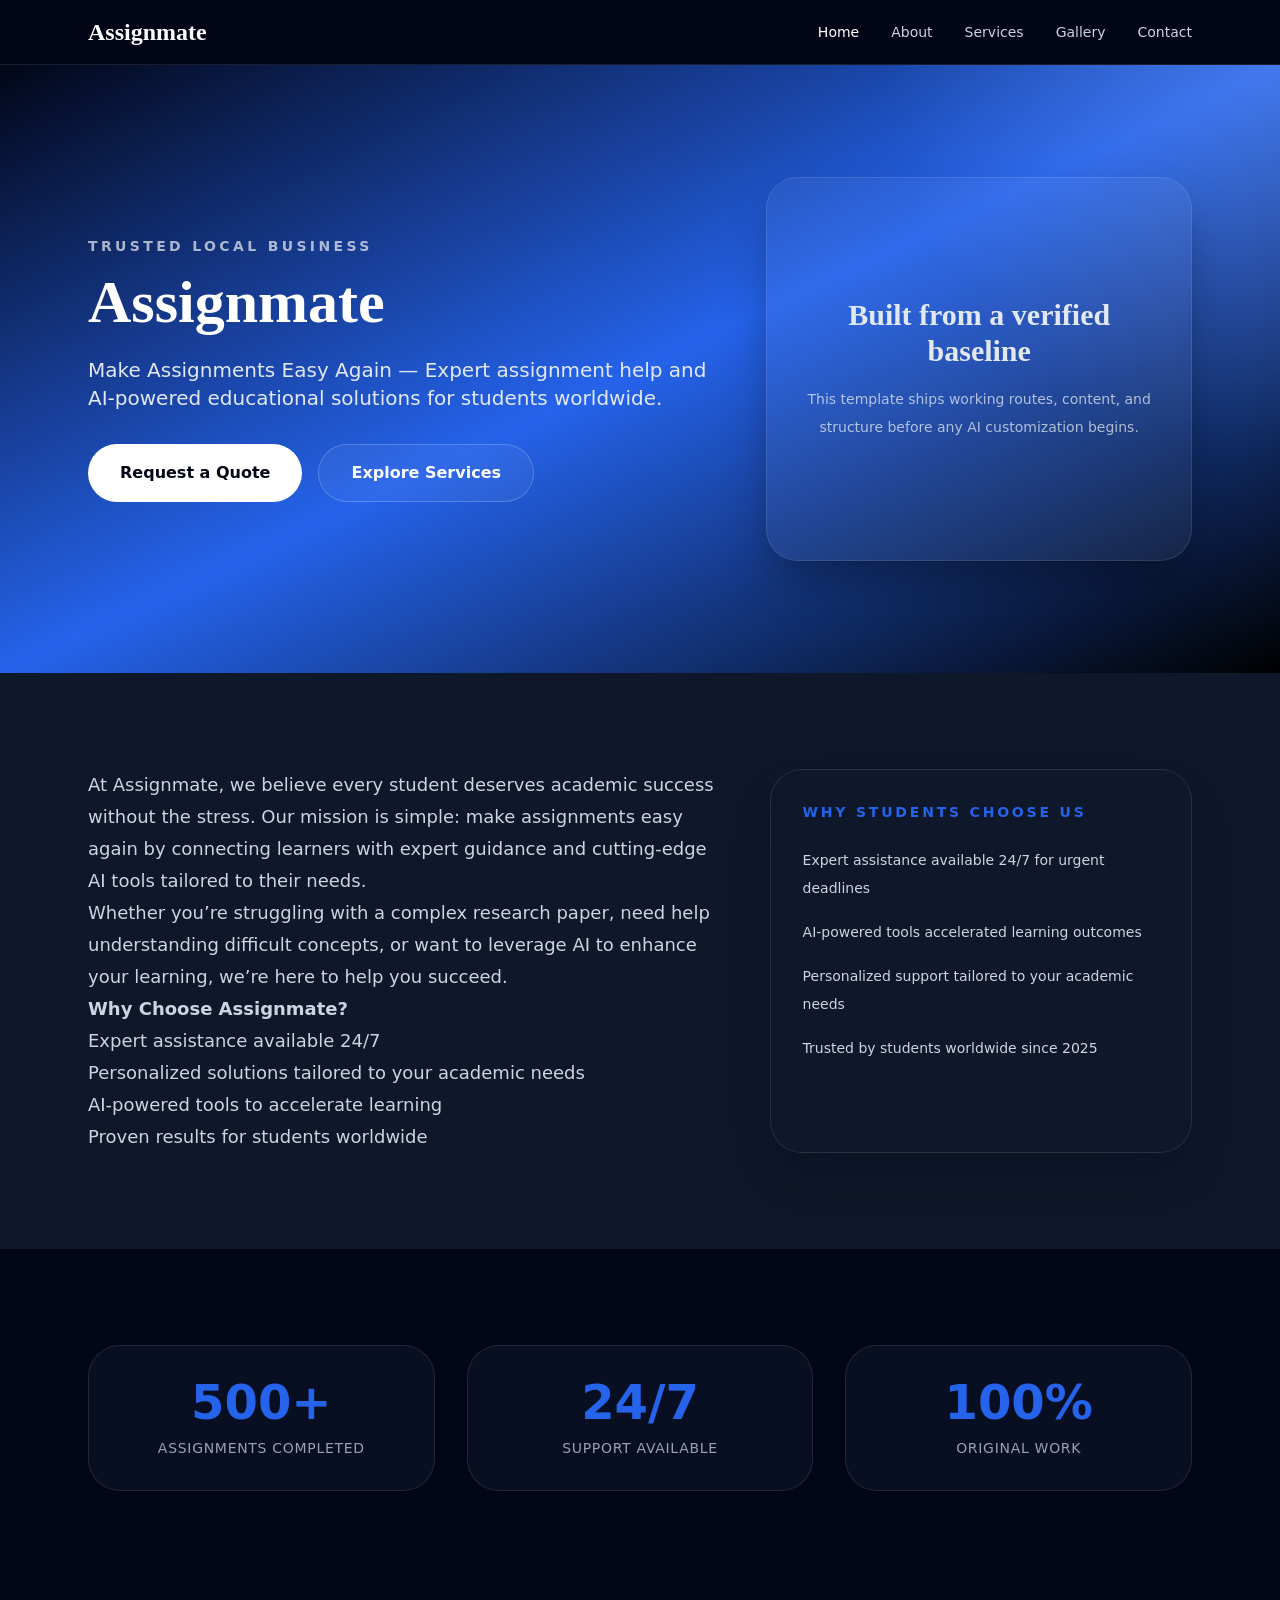
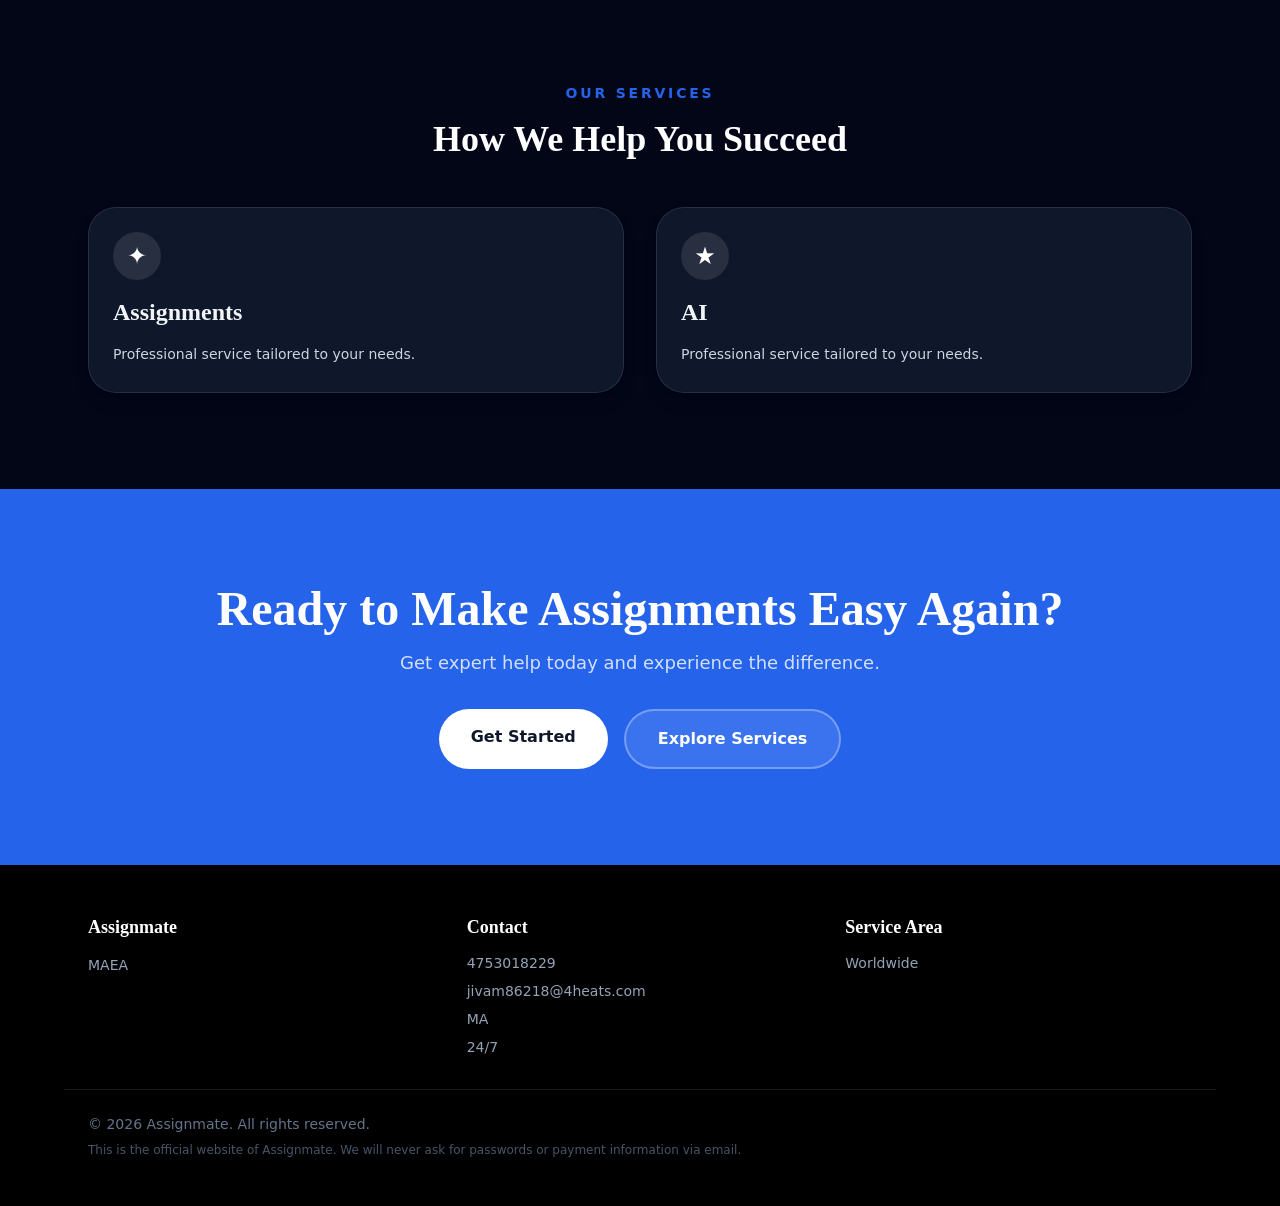
==== index.html @ 3dbf762c "Deploy site from 5Pages" ====
<!DOCTYPE html><html lang="en" data-astro-cid-37fxchfa style="--primaryColor: #2563eb;--secondaryColor: #f59e0b;--displayFont: 'Space Grotesk', 'Inter', sans-serif;--bodyFont: 'Inter', system-ui, sans-serif;"> <head><!-- Primary Meta Tags --><meta charset="utf-8"><meta name="viewport" content="width=device-width, initial-scale=1"><title>Assignmate | Make Assignments Easy Again</title><meta name="description" content="Assignmate provides professional assignment help and AI-powered educational solutions for students worldwide. Get expert assistance 24/7."><meta name="author" content="Assignmate"><meta name="robots" content="index, follow"><link rel="canonical" href="https://example.com/"><link rel="preconnect" href="https://fonts.googleapis.com"><link rel="preconnect" href="https://fonts.gstatic.com" crossorigin><link href="https://fonts.googleapis.com/css2?family=Inter:wght@400;500;600;700;800&family=Playfair+Display:wght@600;700&family=Cormorant+Garamond:wght@500;600;700&family=DM+Serif+Display:ital@0;1&family=Space+Grotesk:wght@500;700&family=Source+Sans+3:wght@400;500;600;700&display=swap" rel="stylesheet"><!-- Security & Anti-Phishing --><meta http-equiv="X-Frame-Options" content="SAMEORIGIN"><meta http-equiv="X-Content-Type-Options" content="nosniff"><meta http-equiv="X-XSS-Protection" content="1; mode=block"><meta name="referrer" content="strict-origin-when-cross-origin"><meta http-equiv="Content-Security-Policy" content="default-src 'self'; script-src 'self' https://unpkg.com https://cdnjs.cloudflare.com; style-src 'self' 'unsafe-inline' https://fonts.googleapis.com; font-src 'self' https://fonts.gstatic.com; img-src 'self' data: https:; connect-src 'self'; frame-src 'self' https://unpkg.com; base-uri 'self'; form-action 'self'; frame-ancestors 'self'; object-src 'none'"><!-- Open Graph / Facebook --><meta property="og:type" content="website"><meta property="og:url" content="https://example.com/"><meta property="og:title" content="Assignmate | Make Assignments Easy Again"><meta property="og:description" content="Assignmate provides professional assignment help and AI-powered educational solutions for students worldwide. Get expert assistance 24/7."><meta property="og:site_name" content="Assignmate"><meta property="og:locale" content="en_US"><meta property="og:image" content=""><meta property="og:image:width" content="1200"><meta property="og:image:height" content="630"><meta property="og:image:alt" content="Assignmate | Make Assignments Easy Again"><!-- Twitter --><meta name="twitter:card" content="summary_large_image"><meta name="twitter:url" content="https://example.com/"><meta name="twitter:title" content="Assignmate | Make Assignments Easy Again"><meta name="twitter:description" content="Assignmate provides professional assignment help and AI-powered educational solutions for students worldwide. Get expert assistance 24/7."><meta name="twitter:image" content=""><!-- Additional SEO --><meta name="geo.placename" content="MA"><!-- Structured Data (JSON-LD) --><script type="application/ld+json">{"@context":"https://schema.org","@type":"LocalBusiness","name":"Assignmate","description":"Make Assignments easy again","url":"https://example.com","telephone":"4753018229","email":"jivam86218@4heats.com","address":{"@type":"PostalAddress","streetAddress":"MA","addressLocality":"","addressRegion":"","postalCode":"","addressCountry":"US"},"openingHours":"24/7","sameAs":[]}</script><link rel="stylesheet" href="/_astro/about.CpQrnr-l.css"></head> <body class="bg-slate-950 text-slate-100" data-astro-cid-37fxchfa style="--primaryColor: #2563eb;--secondaryColor: #f59e0b;--displayFont: 'Space Grotesk', 'Inter', sans-serif;--bodyFont: 'Inter', system-ui, sans-serif;"> <a href="#main-content" class="sr-only focus:not-sr-only focus:absolute focus:left-4 focus:top-4 focus:z-50 focus:rounded focus:bg-white focus:px-4 focus:py-2 focus:text-sm focus:font-semibold focus:text-gray-900 focus:shadow" data-astro-cid-37fxchfa style="--primaryColor: #2563eb;--secondaryColor: #f59e0b;--displayFont: 'Space Grotesk', 'Inter', sans-serif;--bodyFont: 'Inter', system-ui, sans-serif;">
Skip to content
</a> <header class="sticky top-0 z-40 border-b border-gray-200 backdrop-blur bg-slate-950/95 text-white border-white/10" data-astro-cid-37fxchfa style="--primaryColor: #2563eb;--secondaryColor: #f59e0b;--displayFont: 'Space Grotesk', 'Inter', sans-serif;--bodyFont: 'Inter', system-ui, sans-serif;"> <nav class="mx-auto flex max-w-6xl items-center justify-between px-6 py-4" aria-label="Main navigation" data-astro-cid-37fxchfa style="--primaryColor: #2563eb;--secondaryColor: #f59e0b;--displayFont: 'Space Grotesk', 'Inter', sans-serif;--bodyFont: 'Inter', system-ui, sans-serif;"> <a href="/" class="font-heading text-2xl font-bold text-white" data-astro-cid-37fxchfa style="--primaryColor: #2563eb;--secondaryColor: #f59e0b;--displayFont: 'Space Grotesk', 'Inter', sans-serif;--bodyFont: 'Inter', system-ui, sans-serif;">Assignmate</a> <div class="hidden items-center gap-8 md:flex" data-astro-cid-37fxchfa style="--primaryColor: #2563eb;--secondaryColor: #f59e0b;--displayFont: 'Space Grotesk', 'Inter', sans-serif;--bodyFont: 'Inter', system-ui, sans-serif;"> <a href="/" class="text-sm font-medium transition-colors hover:text-primary text-white" data-astro-cid-37fxchfa style="--primaryColor: #2563eb;--secondaryColor: #f59e0b;--displayFont: 'Space Grotesk', 'Inter', sans-serif;--bodyFont: 'Inter', system-ui, sans-serif;"> Home </a><a href="/about" class="text-sm font-medium transition-colors hover:text-primary text-slate-300" data-astro-cid-37fxchfa style="--primaryColor: #2563eb;--secondaryColor: #f59e0b;--displayFont: 'Space Grotesk', 'Inter', sans-serif;--bodyFont: 'Inter', system-ui, sans-serif;"> About </a><a href="/services" class="text-sm font-medium transition-colors hover:text-primary text-slate-300" data-astro-cid-37fxchfa style="--primaryColor: #2563eb;--secondaryColor: #f59e0b;--displayFont: 'Space Grotesk', 'Inter', sans-serif;--bodyFont: 'Inter', system-ui, sans-serif;"> Services </a><a href="/gallery" class="text-sm font-medium transition-colors hover:text-primary text-slate-300" data-astro-cid-37fxchfa style="--primaryColor: #2563eb;--secondaryColor: #f59e0b;--displayFont: 'Space Grotesk', 'Inter', sans-serif;--bodyFont: 'Inter', system-ui, sans-serif;"> Gallery </a><a href="/contact" class="text-sm font-medium transition-colors hover:text-primary text-slate-300" data-astro-cid-37fxchfa style="--primaryColor: #2563eb;--secondaryColor: #f59e0b;--displayFont: 'Space Grotesk', 'Inter', sans-serif;--bodyFont: 'Inter', system-ui, sans-serif;"> Contact </a> </div> <details class="relative md:hidden" data-astro-cid-37fxchfa style="--primaryColor: #2563eb;--secondaryColor: #f59e0b;--displayFont: 'Space Grotesk', 'Inter', sans-serif;--bodyFont: 'Inter', system-ui, sans-serif;"> <summary class="list-none cursor-pointer rounded p-2 text-gray-700 focus:outline-none focus:ring-2 focus:ring-primary focus:ring-offset-2" aria-label="Open mobile navigation" data-astro-cid-37fxchfa style="--primaryColor: #2563eb;--secondaryColor: #f59e0b;--displayFont: 'Space Grotesk', 'Inter', sans-serif;--bodyFont: 'Inter', system-ui, sans-serif;"> <svg class="h-6 w-6" fill="none" stroke="currentColor" viewBox="0 0 24 24" aria-hidden="true" data-astro-cid-37fxchfa style="--primaryColor: #2563eb;--secondaryColor: #f59e0b;--displayFont: 'Space Grotesk', 'Inter', sans-serif;--bodyFont: 'Inter', system-ui, sans-serif;"> <path stroke-linecap="round" stroke-linejoin="round" stroke-width="2" d="M4 6h16M4 12h16M4 18h16" data-astro-cid-37fxchfa style="--primaryColor: #2563eb;--secondaryColor: #f59e0b;--displayFont: 'Space Grotesk', 'Inter', sans-serif;--bodyFont: 'Inter', system-ui, sans-serif;"></path> </svg> </summary> <div class="absolute right-0 mt-3 min-w-48 rounded-xl border p-3 shadow-lg border-white/10 bg-slate-900" data-astro-cid-37fxchfa style="--primaryColor: #2563eb;--secondaryColor: #f59e0b;--displayFont: 'Space Grotesk', 'Inter', sans-serif;--bodyFont: 'Inter', system-ui, sans-serif;"> <a href="/" class="block rounded-lg px-3 py-2 text-sm font-medium transition-colors hover:bg-gray-50 hover:text-primary bg-white/10 text-white" data-astro-cid-37fxchfa style="--primaryColor: #2563eb;--secondaryColor: #f59e0b;--displayFont: 'Space Grotesk', 'Inter', sans-serif;--bodyFont: 'Inter', system-ui, sans-serif;"> Home </a><a href="/about" class="block rounded-lg px-3 py-2 text-sm font-medium transition-colors hover:bg-gray-50 hover:text-primary text-slate-300 hover:bg-white/5" data-astro-cid-37fxchfa style="--primaryColor: #2563eb;--secondaryColor: #f59e0b;--displayFont: 'Space Grotesk', 'Inter', sans-serif;--bodyFont: 'Inter', system-ui, sans-serif;"> About </a><a href="/services" class="block rounded-lg px-3 py-2 text-sm font-medium transition-colors hover:bg-gray-50 hover:text-primary text-slate-300 hover:bg-white/5" data-astro-cid-37fxchfa style="--primaryColor: #2563eb;--secondaryColor: #f59e0b;--displayFont: 'Space Grotesk', 'Inter', sans-serif;--bodyFont: 'Inter', system-ui, sans-serif;"> Services </a><a href="/gallery" class="block rounded-lg px-3 py-2 text-sm font-medium transition-colors hover:bg-gray-50 hover:text-primary text-slate-300 hover:bg-white/5" data-astro-cid-37fxchfa style="--primaryColor: #2563eb;--secondaryColor: #f59e0b;--displayFont: 'Space Grotesk', 'Inter', sans-serif;--bodyFont: 'Inter', system-ui, sans-serif;"> Gallery </a><a href="/contact" class="block rounded-lg px-3 py-2 text-sm font-medium transition-colors hover:bg-gray-50 hover:text-primary text-slate-300 hover:bg-white/5" data-astro-cid-37fxchfa style="--primaryColor: #2563eb;--secondaryColor: #f59e0b;--displayFont: 'Space Grotesk', 'Inter', sans-serif;--bodyFont: 'Inter', system-ui, sans-serif;"> Contact </a> </div> </details> </nav> </header> <main id="main-content" data-astro-cid-37fxchfa style="--primaryColor: #2563eb;--secondaryColor: #f59e0b;--displayFont: 'Space Grotesk', 'Inter', sans-serif;--bodyFont: 'Inter', system-ui, sans-serif;">  <section class="relative overflow-hidden py-20 md:py-28 bg-gradient-to-br from-slate-950 via-primary to-black text-white"> <div class="absolute inset-0 bg-[radial-gradient(circle_at_top_right,_rgba(255,255,255,0.14),_transparent_28%)]"></div> <div class="relative mx-auto max-w-6xl px-6"> <div class="grid items-center gap-10 lg:grid-cols-[1.2fr_0.8fr]"> <div> <p class="mb-4 text-sm font-semibold uppercase tracking-[0.24em] text-white/65">Trusted local business</p> <h1 class="font-heading text-4xl font-bold leading-tight md:text-5xl lg:text-6xl">Assignmate</h1> <p class="mt-6 max-w-2xl text-lg leading-8 md:text-xl text-slate-200">Make Assignments Easy Again — Expert assignment help and AI-powered educational solutions for students worldwide.</p> <div class="mt-8 flex flex-wrap gap-4"> <a href="/contact" class="btn-primary hover:opacity-100 rounded-full bg-white text-slate-950">Request a Quote</a> <a href="/services" class="btn-secondary rounded-full border border-white/20 bg-white/5 text-white">Explore Services</a> </div> </div> <div> <div class="flex min-h-[24rem] items-center justify-center text-center rounded-[2rem] border border-white/10 bg-white/5 p-10 text-slate-200 shadow-2xl shadow-black/40"> <div> <p class="font-heading text-3xl font-semibold">Built from a verified baseline</p> <p class="mt-4 text-sm leading-7 text-white/65">This template ships working routes, content, and structure before any AI customization begins.</p> </div> </div> </div> </div> </div> </section> <section class="bg-slate-900 py-16 md:py-24"> <div class="mx-auto max-w-6xl px-6"> <div class="grid gap-12 lg:grid-cols-[1.2fr_0.8fr]"> <div class="prose max-w-none text-lg leading-8 text-slate-300"> <p>At Assignmate, we believe every student deserves academic success without the stress. Our mission is simple: make assignments easy again by connecting learners with expert guidance and cutting-edge AI tools tailored to their needs.</p>
<p>Whether you’re struggling with a complex research paper, need help understanding difficult concepts, or want to leverage AI to enhance your learning, we’re here to help you succeed.</p>
<p><strong>Why Choose Assignmate?</strong></p>
<ul>
<li>Expert assistance available 24/7</li>
<li>Personalized solutions tailored to your academic needs</li>
<li>AI-powered tools to accelerate learning</li>
<li>Proven results for students worldwide</li>
</ul> </div> <aside class="rounded-[2rem] border border-white/10 bg-slate-900 p-8 shadow-2xl shadow-slate-950/30"> <p class="text-sm font-semibold uppercase tracking-[0.2em] text-primary">Why Students Choose Us</p> <ul class="mt-6 space-y-4 text-sm leading-7 text-slate-300"> <li>Expert assistance available 24/7 for urgent deadlines</li> <li>AI-powered tools accelerated learning outcomes</li> <li>Personalized support tailored to your academic needs</li> <li>Trusted by students worldwide since 2025</li> </ul> </aside> </div> </div> </section> <section class="bg-slate-950 py-16 md:py-24"> <div class="mx-auto max-w-6xl px-6"> <div class="grid gap-8 md:grid-cols-3"> <div class="rounded-[2rem] border border-white/10 bg-slate-900/60 p-8 text-center"> <p class="text-5xl font-bold text-primary">500+</p> <p class="mt-3 text-sm font-medium uppercase tracking-wider text-slate-400">Assignments Completed</p> </div> <div class="rounded-[2rem] border border-white/10 bg-slate-900/60 p-8 text-center"> <p class="text-5xl font-bold text-primary">24/7</p> <p class="mt-3 text-sm font-medium uppercase tracking-wider text-slate-400">Support Available</p> </div> <div class="rounded-[2rem] border border-white/10 bg-slate-900/60 p-8 text-center"> <p class="text-5xl font-bold text-primary">100%</p> <p class="mt-3 text-sm font-medium uppercase tracking-wider text-slate-400">Original Work</p> </div> </div> </div> </section> <section class="py-16 md:py-24"> <div class="mx-auto max-w-6xl px-6"> <div class="mx-auto max-w-2xl text-center"> <p class="text-sm font-semibold uppercase tracking-[0.2em] text-primary">Our Services</p> <h2 class="mt-4 font-heading text-4xl font-bold text-white">How We Help You Succeed</h2> </div> <div class="mt-12 grid gap-8 md:grid-cols-2"> <article class="rounded-[1.75rem] border border-white/10 bg-slate-900 p-6 shadow-lg shadow-slate-950/30 transition-transform hover:-translate-y-1 hover:shadow-xl"> <div class="mb-4 flex h-12 w-12 items-center justify-center rounded-full text-2xl bg-white/10 text-white">&#10022;</div> <h3 class="font-heading text-2xl font-semibold text-slate-100">Assignments</h3> <p class="mt-3 text-sm leading-7 text-slate-300">Professional service tailored to your needs.</p> </article><article class="rounded-[1.75rem] border border-white/10 bg-slate-900 p-6 shadow-lg shadow-slate-950/30 transition-transform hover:-translate-y-1 hover:shadow-xl"> <div class="mb-4 flex h-12 w-12 items-center justify-center rounded-full text-2xl bg-white/10 text-white">&#9733;</div> <h3 class="font-heading text-2xl font-semibold text-slate-100">AI</h3> <p class="mt-3 text-sm leading-7 text-slate-300">Professional service tailored to your needs.</p> </article> </div> </div> </section> <section class="bg-gradient-to-r from-primary via-blue-600 to-primary py-16 md:py-24"> <div class="mx-auto max-w-4xl px-6 text-center"> <h2 class="font-heading text-3xl font-bold text-white md:text-5xl">Ready to Make Assignments Easy Again?</h2> <p class="mt-4 text-lg text-white/80">Get expert help today and experience the difference.</p> <div class="mt-8 flex flex-wrap justify-center gap-4"> <a href="/contact" class="rounded-full bg-white px-8 py-4 text-base font-semibold text-slate-900 transition-transform hover:scale-105">Get Started</a> <a href="/services" class="rounded-full border-2 border-white/30 bg-white/10 px-8 py-4 text-base font-semibold text-white backdrop-blur transition-colors hover:bg-white/20">Explore Services</a> </div> </div> </section>  </main> <footer class="bg-black text-slate-300 py-12" data-astro-cid-37fxchfa style="--primaryColor: #2563eb;--secondaryColor: #f59e0b;--displayFont: 'Space Grotesk', 'Inter', sans-serif;--bodyFont: 'Inter', system-ui, sans-serif;"> <div class="mx-auto grid max-w-6xl gap-8 px-6 md:grid-cols-3" data-astro-cid-37fxchfa style="--primaryColor: #2563eb;--secondaryColor: #f59e0b;--displayFont: 'Space Grotesk', 'Inter', sans-serif;--bodyFont: 'Inter', system-ui, sans-serif;"> <div data-astro-cid-37fxchfa style="--primaryColor: #2563eb;--secondaryColor: #f59e0b;--displayFont: 'Space Grotesk', 'Inter', sans-serif;--bodyFont: 'Inter', system-ui, sans-serif;"> <h2 class="font-heading text-lg font-semibold text-white" data-astro-cid-37fxchfa style="--primaryColor: #2563eb;--secondaryColor: #f59e0b;--displayFont: 'Space Grotesk', 'Inter', sans-serif;--bodyFont: 'Inter', system-ui, sans-serif;">Assignmate</h2> <p class="mt-3 text-sm leading-6 text-slate-400" data-astro-cid-37fxchfa style="--primaryColor: #2563eb;--secondaryColor: #f59e0b;--displayFont: 'Space Grotesk', 'Inter', sans-serif;--bodyFont: 'Inter', system-ui, sans-serif;">MAEA</p> </div> <div data-astro-cid-37fxchfa style="--primaryColor: #2563eb;--secondaryColor: #f59e0b;--displayFont: 'Space Grotesk', 'Inter', sans-serif;--bodyFont: 'Inter', system-ui, sans-serif;"> <h2 class="font-heading text-lg font-semibold text-white" data-astro-cid-37fxchfa style="--primaryColor: #2563eb;--secondaryColor: #f59e0b;--displayFont: 'Space Grotesk', 'Inter', sans-serif;--bodyFont: 'Inter', system-ui, sans-serif;">Contact</h2> <div class="mt-3 space-y-2 text-sm text-slate-400" data-astro-cid-37fxchfa style="--primaryColor: #2563eb;--secondaryColor: #f59e0b;--displayFont: 'Space Grotesk', 'Inter', sans-serif;--bodyFont: 'Inter', system-ui, sans-serif;"> <p data-astro-cid-37fxchfa style="--primaryColor: #2563eb;--secondaryColor: #f59e0b;--displayFont: 'Space Grotesk', 'Inter', sans-serif;--bodyFont: 'Inter', system-ui, sans-serif;">4753018229</p> <p data-astro-cid-37fxchfa style="--primaryColor: #2563eb;--secondaryColor: #f59e0b;--displayFont: 'Space Grotesk', 'Inter', sans-serif;--bodyFont: 'Inter', system-ui, sans-serif;">jivam86218@4heats.com</p> <p data-astro-cid-37fxchfa style="--primaryColor: #2563eb;--secondaryColor: #f59e0b;--displayFont: 'Space Grotesk', 'Inter', sans-serif;--bodyFont: 'Inter', system-ui, sans-serif;">MA</p> <p data-astro-cid-37fxchfa style="--primaryColor: #2563eb;--secondaryColor: #f59e0b;--displayFont: 'Space Grotesk', 'Inter', sans-serif;--bodyFont: 'Inter', system-ui, sans-serif;">24/7</p> </div> </div> <div data-astro-cid-37fxchfa style="--primaryColor: #2563eb;--secondaryColor: #f59e0b;--displayFont: 'Space Grotesk', 'Inter', sans-serif;--bodyFont: 'Inter', system-ui, sans-serif;"> <h2 class="font-heading text-lg font-semibold text-white" data-astro-cid-37fxchfa style="--primaryColor: #2563eb;--secondaryColor: #f59e0b;--displayFont: 'Space Grotesk', 'Inter', sans-serif;--bodyFont: 'Inter', system-ui, sans-serif;">Service Area</h2> <p class="mt-3 text-sm text-slate-400" data-astro-cid-37fxchfa style="--primaryColor: #2563eb;--secondaryColor: #f59e0b;--displayFont: 'Space Grotesk', 'Inter', sans-serif;--bodyFont: 'Inter', system-ui, sans-serif;">Worldwide</p> <div class="mt-4 flex flex-wrap gap-3" data-astro-cid-37fxchfa style="--primaryColor: #2563eb;--secondaryColor: #f59e0b;--displayFont: 'Space Grotesk', 'Inter', sans-serif;--bodyFont: 'Inter', system-ui, sans-serif;">  </div> </div> </div> <div class="mx-auto mt-8 max-w-6xl border-t border-white/10 px-6 pt-6 text-sm text-slate-500" data-astro-cid-37fxchfa style="--primaryColor: #2563eb;--secondaryColor: #f59e0b;--displayFont: 'Space Grotesk', 'Inter', sans-serif;--bodyFont: 'Inter', system-ui, sans-serif;"> <p data-astro-cid-37fxchfa style="--primaryColor: #2563eb;--secondaryColor: #f59e0b;--displayFont: 'Space Grotesk', 'Inter', sans-serif;--bodyFont: 'Inter', system-ui, sans-serif;">&copy; 2026 Assignmate. All rights reserved.</p> <p class="mt-2 text-xs text-slate-600" data-astro-cid-37fxchfa style="--primaryColor: #2563eb;--secondaryColor: #f59e0b;--displayFont: 'Space Grotesk', 'Inter', sans-serif;--bodyFont: 'Inter', system-ui, sans-serif;">This is the official website of Assignmate. We will never ask for passwords or payment information via email.</p> </div> </footer> </body></html>
---- _astro/about.CpQrnr-l.css ----
*,:before,:after{--tw-border-spacing-x: 0;--tw-border-spacing-y: 0;--tw-translate-x: 0;--tw-translate-y: 0;--tw-rotate: 0;--tw-skew-x: 0;--tw-skew-y: 0;--tw-scale-x: 1;--tw-scale-y: 1;--tw-pan-x: ;--tw-pan-y: ;--tw-pinch-zoom: ;--tw-scroll-snap-strictness: proximity;--tw-gradient-from-position: ;--tw-gradient-via-position: ;--tw-gradient-to-position: ;--tw-ordinal: ;--tw-slashed-zero: ;--tw-numeric-figure: ;--tw-numeric-spacing: ;--tw-numeric-fraction: ;--tw-ring-inset: ;--tw-ring-offset-width: 0px;--tw-ring-offset-color: #fff;--tw-ring-color: rgb(59 130 246 / .5);--tw-ring-offset-shadow: 0 0 #0000;--tw-ring-shadow: 0 0 #0000;--tw-shadow: 0 0 #0000;--tw-shadow-colored: 0 0 #0000;--tw-blur: ;--tw-brightness: ;--tw-contrast: ;--tw-grayscale: ;--tw-hue-rotate: ;--tw-invert: ;--tw-saturate: ;--tw-sepia: ;--tw-drop-shadow: ;--tw-backdrop-blur: ;--tw-backdrop-brightness: ;--tw-backdrop-contrast: ;--tw-backdrop-grayscale: ;--tw-backdrop-hue-rotate: ;--tw-backdrop-invert: ;--tw-backdrop-opacity: ;--tw-backdrop-saturate: ;--tw-backdrop-sepia: ;--tw-contain-size: ;--tw-contain-layout: ;--tw-contain-paint: ;--tw-contain-style: }::backdrop{--tw-border-spacing-x: 0;--tw-border-spacing-y: 0;--tw-translate-x: 0;--tw-translate-y: 0;--tw-rotate: 0;--tw-skew-x: 0;--tw-skew-y: 0;--tw-scale-x: 1;--tw-scale-y: 1;--tw-pan-x: ;--tw-pan-y: ;--tw-pinch-zoom: ;--tw-scroll-snap-strictness: proximity;--tw-gradient-from-position: ;--tw-gradient-via-position: ;--tw-gradient-to-position: ;--tw-ordinal: ;--tw-slashed-zero: ;--tw-numeric-figure: ;--tw-numeric-spacing: ;--tw-numeric-fraction: ;--tw-ring-inset: ;--tw-ring-offset-width: 0px;--tw-ring-offset-color: #fff;--tw-ring-color: rgb(59 130 246 / .5);--tw-ring-offset-shadow: 0 0 #0000;--tw-ring-shadow: 0 0 #0000;--tw-shadow: 0 0 #0000;--tw-shadow-colored: 0 0 #0000;--tw-blur: ;--tw-brightness: ;--tw-contrast: ;--tw-grayscale: ;--tw-hue-rotate: ;--tw-invert: ;--tw-saturate: ;--tw-sepia: ;--tw-drop-shadow: ;--tw-backdrop-blur: ;--tw-backdrop-brightness: ;--tw-backdrop-contrast: ;--tw-backdrop-grayscale: ;--tw-backdrop-hue-rotate: ;--tw-backdrop-invert: ;--tw-backdrop-opacity: ;--tw-backdrop-saturate: ;--tw-backdrop-sepia: ;--tw-contain-size: ;--tw-contain-layout: ;--tw-contain-paint: ;--tw-contain-style: }*,:before,:after{box-sizing:border-box;border-width:0;border-style:solid;border-color:#e5e7eb}:before,:after{--tw-content: ""}html,:host{line-height:1.5;-webkit-text-size-adjust:100%;-moz-tab-size:4;-o-tab-size:4;tab-size:4;font-family:ui-sans-serif,system-ui,sans-serif,"Apple Color Emoji","Segoe UI Emoji",Segoe UI Symbol,"Noto Color Emoji";font-feature-settings:normal;font-variation-settings:normal;-webkit-tap-highlight-color:transparent}body{margin:0;line-height:inherit}hr{height:0;color:inherit;border-top-width:1px}abbr:where([title]){-webkit-text-decoration:underline dotted;text-decoration:underline dotted}h1,h2,h3,h4,h5,h6{font-size:inherit;font-weight:inherit}a{color:inherit;text-decoration:inherit}b,strong{font-weight:bolder}code,kbd,samp,pre{font-family:ui-monospace,SFMono-Regular,Menlo,Monaco,Consolas,Liberation Mono,Courier New,monospace;font-feature-settings:normal;font-variation-settings:normal;font-size:1em}small{font-size:80%}sub,sup{font-size:75%;line-height:0;position:relative;vertical-align:baseline}sub{bottom:-.25em}sup{top:-.5em}table{text-indent:0;border-color:inherit;border-collapse:collapse}button,input,optgroup,select,textarea{font-family:inherit;font-feature-settings:inherit;font-variation-settings:inherit;font-size:100%;font-weight:inherit;line-height:inherit;letter-spacing:inherit;color:inherit;margin:0;padding:0}button,select{text-transform:none}button,input:where([type=button]),input:where([type=reset]),input:where([type=submit]){-webkit-appearance:button;background-color:transparent;background-image:none}:-moz-focusring{outline:auto}:-moz-ui-invalid{box-shadow:none}progress{vertical-align:baseline}::-webkit-inner-spin-button,::-webkit-outer-spin-button{height:auto}[type=search]{-webkit-appearance:textfield;outline-offset:-2px}::-webkit-search-decoration{-webkit-appearance:none}::-webkit-file-upload-button{-webkit-appearance:button;font:inherit}summary{display:list-item}blockquote,dl,dd,h1,h2,h3,h4,h5,h6,hr,figure,p,pre{margin:0}fieldset{margin:0;padding:0}legend{padding:0}ol,ul,menu{list-style:none;margin:0;padding:0}dialog{padding:0}textarea{resize:vertical}input::-moz-placeholder,textarea::-moz-placeholder{opacity:1;color:#9ca3af}input::placeholder,textarea::placeholder{opacity:1;color:#9ca3af}button,[role=button]{cursor:pointer}:disabled{cursor:default}img,svg,video,canvas,audio,iframe,embed,object{display:block;vertical-align:middle}img,video{max-width:100%;height:auto}[hidden]:where(:not([hidden=until-found])){display:none}html{scroll-behavior:smooth}body{--tw-bg-opacity: 1;background-color:rgb(2 6 23 / var(--tw-bg-opacity, 1));--tw-text-opacity: 1;color:rgb(241 245 249 / var(--tw-text-opacity, 1));-webkit-font-smoothing:antialiased;-moz-osx-font-smoothing:grayscale;font-family:var(--font-body)}h1,h2,h3,h4,h5,h6{font-family:var(--font-display)}::-moz-selection{background-color:var(--color-primary);color:#fff}::selection{background-color:var(--color-primary);color:#fff}.btn-primary{display:inline-flex;align-items:center;justify-content:center;border-radius:9999px;--tw-bg-opacity: 1;background-color:rgb(255 255 255 / var(--tw-bg-opacity, 1));padding:1rem 2rem;font-size:1rem;line-height:1.5rem;font-weight:600;--tw-text-opacity: 1;color:rgb(15 23 42 / var(--tw-text-opacity, 1));transition-property:all;transition-timing-function:cubic-bezier(.4,0,.2,1);transition-duration:.15s}.btn-primary:hover{--tw-scale-x: 1.05;--tw-scale-y: 1.05;transform:translate(var(--tw-translate-x),var(--tw-translate-y)) rotate(var(--tw-rotate)) skew(var(--tw-skew-x)) skewY(var(--tw-skew-y)) scaleX(var(--tw-scale-x)) scaleY(var(--tw-scale-y));--tw-shadow: 0 20px 25px -5px rgb(0 0 0 / .1), 0 8px 10px -6px rgb(0 0 0 / .1);--tw-shadow-colored: 0 20px 25px -5px var(--tw-shadow-color), 0 8px 10px -6px var(--tw-shadow-color);box-shadow:var(--tw-ring-offset-shadow, 0 0 #0000),var(--tw-ring-shadow, 0 0 #0000),var(--tw-shadow)}.btn-primary:focus{outline:2px solid transparent;outline-offset:2px;--tw-ring-offset-shadow: var(--tw-ring-inset) 0 0 0 var(--tw-ring-offset-width) var(--tw-ring-offset-color);--tw-ring-shadow: var(--tw-ring-inset) 0 0 0 calc(2px + var(--tw-ring-offset-width)) var(--tw-ring-color);box-shadow:var(--tw-ring-offset-shadow),var(--tw-ring-shadow),var(--tw-shadow, 0 0 #0000);--tw-ring-opacity: 1;--tw-ring-color: rgb(255 255 255 / var(--tw-ring-opacity, 1));--tw-ring-offset-width: 2px;--tw-ring-offset-color: #020617}.btn-secondary{display:inline-flex;align-items:center;justify-content:center;border-radius:9999px;border-width:2px;border-color:#fff3;background-color:#ffffff0d;padding:1rem 2rem;font-size:1rem;line-height:1.5rem;font-weight:600;--tw-text-opacity: 1;color:rgb(255 255 255 / var(--tw-text-opacity, 1));--tw-backdrop-blur: blur(8px);backdrop-filter:var(--tw-backdrop-blur) var(--tw-backdrop-brightness) var(--tw-backdrop-contrast) var(--tw-backdrop-grayscale) var(--tw-backdrop-hue-rotate) var(--tw-backdrop-invert) var(--tw-backdrop-opacity) var(--tw-backdrop-saturate) var(--tw-backdrop-sepia);transition-property:all;transition-timing-function:cubic-bezier(.4,0,.2,1);transition-duration:.15s}.btn-secondary:hover{border-color:#ffffff4d;background-color:#ffffff1a}.btn-secondary:focus{outline:2px solid transparent;outline-offset:2px;--tw-ring-offset-shadow: var(--tw-ring-inset) 0 0 0 var(--tw-ring-offset-width) var(--tw-ring-offset-color);--tw-ring-shadow: var(--tw-ring-inset) 0 0 0 calc(2px + var(--tw-ring-offset-width)) var(--tw-ring-color);box-shadow:var(--tw-ring-offset-shadow),var(--tw-ring-shadow),var(--tw-shadow, 0 0 #0000);--tw-ring-color: var(--color-primary, #2563eb);--tw-ring-offset-width: 2px;--tw-ring-offset-color: #020617}.sr-only{position:absolute;width:1px;height:1px;padding:0;margin:-1px;overflow:hidden;clip:rect(0,0,0,0);white-space:nowrap;border-width:0}.absolute{position:absolute}.relative{position:relative}.sticky{position:sticky}.inset-0{inset:0}.left-\[-9999px\]{left:-9999px}.right-0{right:0}.top-0{top:0}.z-40{z-index:40}.mx-auto{margin-left:auto;margin-right:auto}.mb-12{margin-bottom:3rem}.mb-4{margin-bottom:1rem}.ml-4{margin-left:1rem}.mt-10{margin-top:2.5rem}.mt-12{margin-top:3rem}.mt-2{margin-top:.5rem}.mt-3{margin-top:.75rem}.mt-4{margin-top:1rem}.mt-6{margin-top:1.5rem}.mt-8{margin-top:2rem}.block{display:block}.inline-block{display:inline-block}.flex{display:flex}.grid{display:grid}.hidden{display:none}.h-12{height:3rem}.h-5{height:1.25rem}.h-6{height:1.5rem}.h-72{height:18rem}.max-h-\[28rem\]{max-height:28rem}.min-h-\[24rem\]{min-height:24rem}.w-12{width:3rem}.w-5{width:1.25rem}.w-6{width:1.5rem}.w-full{width:100%}.min-w-48{min-width:12rem}.max-w-2xl{max-width:42rem}.max-w-4xl{max-width:56rem}.max-w-5xl{max-width:64rem}.max-w-6xl{max-width:72rem}.max-w-none{max-width:none}.flex-shrink-0{flex-shrink:0}.rotate-\[0\.2deg\]{--tw-rotate: .2deg;transform:translate(var(--tw-translate-x),var(--tw-translate-y)) rotate(var(--tw-rotate)) skew(var(--tw-skew-x)) skewY(var(--tw-skew-y)) scaleX(var(--tw-scale-x)) scaleY(var(--tw-scale-y))}.cursor-pointer{cursor:pointer}.resize-y{resize:vertical}.list-none{list-style-type:none}.grid-cols-1{grid-template-columns:repeat(1,minmax(0,1fr))}.flex-col{flex-direction:column}.flex-wrap{flex-wrap:wrap}.items-center{align-items:center}.justify-center{justify-content:center}.justify-between{justify-content:space-between}.gap-1{gap:.25rem}.gap-10{gap:2.5rem}.gap-12{gap:3rem}.gap-3{gap:.75rem}.gap-4{gap:1rem}.gap-6{gap:1.5rem}.gap-8{gap:2rem}.space-y-2>:not([hidden])~:not([hidden]){--tw-space-y-reverse: 0;margin-top:calc(.5rem * calc(1 - var(--tw-space-y-reverse)));margin-bottom:calc(.5rem * var(--tw-space-y-reverse))}.space-y-4>:not([hidden])~:not([hidden]){--tw-space-y-reverse: 0;margin-top:calc(1rem * calc(1 - var(--tw-space-y-reverse)));margin-bottom:calc(1rem * var(--tw-space-y-reverse))}.overflow-hidden{overflow:hidden}.rounded{border-radius:.25rem}.rounded-2xl{border-radius:1rem}.rounded-\[1\.75rem\]{border-radius:1.75rem}.rounded-\[2rem\]{border-radius:2rem}.rounded-full{border-radius:9999px}.rounded-lg{border-radius:.5rem}.rounded-xl{border-radius:.75rem}.border{border-width:1px}.border-2{border-width:2px}.border-b{border-bottom-width:1px}.border-t{border-top-width:1px}.border-dashed{border-style:dashed}.border-gray-200{--tw-border-opacity: 1;border-color:rgb(229 231 235 / var(--tw-border-opacity, 1))}.border-gray-300{--tw-border-opacity: 1;border-color:rgb(209 213 219 / var(--tw-border-opacity, 1))}.border-white\/10{border-color:#ffffff1a}.border-white\/15{border-color:#ffffff26}.border-white\/20{border-color:#fff3}.border-white\/30{border-color:#ffffff4d}.bg-black{--tw-bg-opacity: 1;background-color:rgb(0 0 0 / var(--tw-bg-opacity, 1))}.bg-gray-50{--tw-bg-opacity: 1;background-color:rgb(249 250 251 / var(--tw-bg-opacity, 1))}.bg-primary{background-color:var(--color-primary, #2563eb)}.bg-slate-900{--tw-bg-opacity: 1;background-color:rgb(15 23 42 / var(--tw-bg-opacity, 1))}.bg-slate-900\/50{background-color:#0f172a80}.bg-slate-900\/60{background-color:#0f172a99}.bg-slate-950{--tw-bg-opacity: 1;background-color:rgb(2 6 23 / var(--tw-bg-opacity, 1))}.bg-slate-950\/40{background-color:#02061766}.bg-slate-950\/95{background-color:#020617f2}.bg-white{--tw-bg-opacity: 1;background-color:rgb(255 255 255 / var(--tw-bg-opacity, 1))}.bg-white\/10{background-color:#ffffff1a}.bg-white\/5{background-color:#ffffff0d}.bg-white\/95{background-color:#fffffff2}.bg-\[radial-gradient\(circle_at_top_right\,_rgba\(255\,255\,255\,0\.14\)\,_transparent_28\%\)\]{background-image:radial-gradient(circle at top right,rgba(255,255,255,.14),transparent 28%)}.bg-\[radial-gradient\(circle_at_top_right\,_rgba\(255\,255\,255\,0\.18\)\,_transparent_32\%\)\]{background-image:radial-gradient(circle at top right,rgba(255,255,255,.18),transparent 32%)}.bg-gradient-to-br{background-image:linear-gradient(to bottom right,var(--tw-gradient-stops))}.bg-gradient-to-r{background-image:linear-gradient(to right,var(--tw-gradient-stops))}.from-primary{--tw-gradient-from: var(--color-primary, #2563eb) var(--tw-gradient-from-position);--tw-gradient-to: rgb(255 255 255 / 0) var(--tw-gradient-to-position);--tw-gradient-stops: var(--tw-gradient-from), var(--tw-gradient-to)}.from-slate-900{--tw-gradient-from: #0f172a var(--tw-gradient-from-position);--tw-gradient-to: rgb(15 23 42 / 0) var(--tw-gradient-to-position);--tw-gradient-stops: var(--tw-gradient-from), var(--tw-gradient-to)}.from-slate-950{--tw-gradient-from: #020617 var(--tw-gradient-from-position);--tw-gradient-to: rgb(2 6 23 / 0) var(--tw-gradient-to-position);--tw-gradient-stops: var(--tw-gradient-from), var(--tw-gradient-to)}.from-white\/5{--tw-gradient-from: rgb(255 255 255 / .05) var(--tw-gradient-from-position);--tw-gradient-to: rgb(255 255 255 / 0) var(--tw-gradient-to-position);--tw-gradient-stops: var(--tw-gradient-from), var(--tw-gradient-to)}.via-blue-600{--tw-gradient-to: rgb(37 99 235 / 0) var(--tw-gradient-to-position);--tw-gradient-stops: var(--tw-gradient-from), #2563eb var(--tw-gradient-via-position), var(--tw-gradient-to)}.via-blue-600\/20{--tw-gradient-to: rgb(37 99 235 / 0) var(--tw-gradient-to-position);--tw-gradient-stops: var(--tw-gradient-from), rgb(37 99 235 / .2) var(--tw-gradient-via-position), var(--tw-gradient-to)}.via-primary{--tw-gradient-to: rgb(255 255 255 / 0) var(--tw-gradient-to-position);--tw-gradient-stops: var(--tw-gradient-from), var(--color-primary, #2563eb) var(--tw-gradient-via-position), var(--tw-gradient-to)}.via-slate-800{--tw-gradient-to: rgb(30 41 59 / 0) var(--tw-gradient-to-position);--tw-gradient-stops: var(--tw-gradient-from), #1e293b var(--tw-gradient-via-position), var(--tw-gradient-to)}.via-slate-900{--tw-gradient-to: rgb(15 23 42 / 0) var(--tw-gradient-to-position);--tw-gradient-stops: var(--tw-gradient-from), #0f172a var(--tw-gradient-via-position), var(--tw-gradient-to)}.via-white{--tw-gradient-to: rgb(255 255 255 / 0) var(--tw-gradient-to-position);--tw-gradient-stops: var(--tw-gradient-from), #fff var(--tw-gradient-via-position), var(--tw-gradient-to)}.to-black{--tw-gradient-to: #000 var(--tw-gradient-to-position)}.to-primary{--tw-gradient-to: var(--color-primary, #2563eb) var(--tw-gradient-to-position)}.to-slate-900{--tw-gradient-to: #0f172a var(--tw-gradient-to-position)}.object-cover{-o-object-fit:cover;object-fit:cover}.p-10{padding:2.5rem}.p-2{padding:.5rem}.p-3{padding:.75rem}.p-6{padding:1.5rem}.p-8{padding:2rem}.px-3{padding-left:.75rem;padding-right:.75rem}.px-4{padding-left:1rem;padding-right:1rem}.px-6{padding-left:1.5rem;padding-right:1.5rem}.px-8{padding-left:2rem;padding-right:2rem}.py-12{padding-top:3rem;padding-bottom:3rem}.py-16{padding-top:4rem;padding-bottom:4rem}.py-2{padding-top:.5rem;padding-bottom:.5rem}.py-20{padding-top:5rem;padding-bottom:5rem}.py-3{padding-top:.75rem;padding-bottom:.75rem}.py-4{padding-top:1rem;padding-bottom:1rem}.pb-6{padding-bottom:1.5rem}.pt-6{padding-top:1.5rem}.text-left{text-align:left}.text-center{text-align:center}.font-heading{font-family:Playfair Display,Georgia,serif}.text-2xl{font-size:1.5rem;line-height:2rem}.text-3xl{font-size:1.875rem;line-height:2.25rem}.text-4xl{font-size:2.25rem;line-height:2.5rem}.text-5xl{font-size:3rem;line-height:1}.text-base{font-size:1rem;line-height:1.5rem}.text-lg{font-size:1.125rem;line-height:1.75rem}.text-sm{font-size:.875rem;line-height:1.25rem}.text-xl{font-size:1.25rem;line-height:1.75rem}.text-xs{font-size:.75rem;line-height:1rem}.font-bold{font-weight:700}.font-medium{font-weight:500}.font-semibold{font-weight:600}.uppercase{text-transform:uppercase}.leading-6{line-height:1.5rem}.leading-7{line-height:1.75rem}.leading-8{line-height:2rem}.leading-tight{line-height:1.25}.tracking-\[0\.24em\]{letter-spacing:.24em}.tracking-\[0\.2em\]{letter-spacing:.2em}.tracking-wider{letter-spacing:.05em}.text-blue-50{--tw-text-opacity: 1;color:rgb(239 246 255 / var(--tw-text-opacity, 1))}.text-gray-500{--tw-text-opacity: 1;color:rgb(107 114 128 / var(--tw-text-opacity, 1))}.text-gray-600{--tw-text-opacity: 1;color:rgb(75 85 99 / var(--tw-text-opacity, 1))}.text-gray-700{--tw-text-opacity: 1;color:rgb(55 65 81 / var(--tw-text-opacity, 1))}.text-gray-900{--tw-text-opacity: 1;color:rgb(17 24 39 / var(--tw-text-opacity, 1))}.text-primary{color:var(--color-primary, #2563eb)}.text-slate-100{--tw-text-opacity: 1;color:rgb(241 245 249 / var(--tw-text-opacity, 1))}.text-slate-200{--tw-text-opacity: 1;color:rgb(226 232 240 / var(--tw-text-opacity, 1))}.text-slate-300{--tw-text-opacity: 1;color:rgb(203 213 225 / var(--tw-text-opacity, 1))}.text-slate-400{--tw-text-opacity: 1;color:rgb(148 163 184 / var(--tw-text-opacity, 1))}.text-slate-500{--tw-text-opacity: 1;color:rgb(100 116 139 / var(--tw-text-opacity, 1))}.text-slate-600{--tw-text-opacity: 1;color:rgb(71 85 105 / var(--tw-text-opacity, 1))}.text-slate-900{--tw-text-opacity: 1;color:rgb(15 23 42 / var(--tw-text-opacity, 1))}.text-slate-950{--tw-text-opacity: 1;color:rgb(2 6 23 / var(--tw-text-opacity, 1))}.text-white{--tw-text-opacity: 1;color:rgb(255 255 255 / var(--tw-text-opacity, 1))}.text-white\/65{color:#ffffffa6}.text-white\/70{color:#ffffffb3}.text-white\/80{color:#fffc}.underline-offset-4{text-underline-offset:4px}.shadow-2xl{--tw-shadow: 0 25px 50px -12px rgb(0 0 0 / .25);--tw-shadow-colored: 0 25px 50px -12px var(--tw-shadow-color);box-shadow:var(--tw-ring-offset-shadow, 0 0 #0000),var(--tw-ring-shadow, 0 0 #0000),var(--tw-shadow)}.shadow-lg{--tw-shadow: 0 10px 15px -3px rgb(0 0 0 / .1), 0 4px 6px -4px rgb(0 0 0 / .1);--tw-shadow-colored: 0 10px 15px -3px var(--tw-shadow-color), 0 4px 6px -4px var(--tw-shadow-color);box-shadow:var(--tw-ring-offset-shadow, 0 0 #0000),var(--tw-ring-shadow, 0 0 #0000),var(--tw-shadow)}.shadow-sm{--tw-shadow: 0 1px 2px 0 rgb(0 0 0 / .05);--tw-shadow-colored: 0 1px 2px 0 var(--tw-shadow-color);box-shadow:var(--tw-ring-offset-shadow, 0 0 #0000),var(--tw-ring-shadow, 0 0 #0000),var(--tw-shadow)}.shadow-black\/30{--tw-shadow-color: rgb(0 0 0 / .3);--tw-shadow: var(--tw-shadow-colored)}.shadow-black\/40{--tw-shadow-color: rgb(0 0 0 / .4);--tw-shadow: var(--tw-shadow-colored)}.shadow-slate-950\/20{--tw-shadow-color: rgb(2 6 23 / .2);--tw-shadow: var(--tw-shadow-colored)}.shadow-slate-950\/30{--tw-shadow-color: rgb(2 6 23 / .3);--tw-shadow: var(--tw-shadow-colored)}.outline-none{outline:2px solid transparent;outline-offset:2px}.filter{filter:var(--tw-blur) var(--tw-brightness) var(--tw-contrast) var(--tw-grayscale) var(--tw-hue-rotate) var(--tw-invert) var(--tw-saturate) var(--tw-sepia) var(--tw-drop-shadow)}.backdrop-blur{--tw-backdrop-blur: blur(8px);backdrop-filter:var(--tw-backdrop-blur) var(--tw-backdrop-brightness) var(--tw-backdrop-contrast) var(--tw-backdrop-grayscale) var(--tw-backdrop-hue-rotate) var(--tw-backdrop-invert) var(--tw-backdrop-opacity) var(--tw-backdrop-saturate) var(--tw-backdrop-sepia)}.transition-colors{transition-property:color,background-color,border-color,text-decoration-color,fill,stroke;transition-timing-function:cubic-bezier(.4,0,.2,1);transition-duration:.15s}.transition-opacity{transition-property:opacity;transition-timing-function:cubic-bezier(.4,0,.2,1);transition-duration:.15s}.transition-transform{transition-property:transform;transition-timing-function:cubic-bezier(.4,0,.2,1);transition-duration:.15s}:root{--color-primary: #2563eb;--color-secondary: #f59e0b;--font-display: "Space Grotesk", "Inter", sans-serif;--font-body: "Inter", system-ui, sans-serif}@media (prefers-reduced-motion: no-preference){html{scroll-behavior:smooth}}.placeholder\:text-gray-400::-moz-placeholder{--tw-text-opacity: 1;color:rgb(156 163 175 / var(--tw-text-opacity, 1))}.placeholder\:text-gray-400::placeholder{--tw-text-opacity: 1;color:rgb(156 163 175 / var(--tw-text-opacity, 1))}.placeholder\:text-slate-500::-moz-placeholder{--tw-text-opacity: 1;color:rgb(100 116 139 / var(--tw-text-opacity, 1))}.placeholder\:text-slate-500::placeholder{--tw-text-opacity: 1;color:rgb(100 116 139 / var(--tw-text-opacity, 1))}.hover\:-translate-y-1:hover{--tw-translate-y: -.25rem;transform:translate(var(--tw-translate-x),var(--tw-translate-y)) rotate(var(--tw-rotate)) skew(var(--tw-skew-x)) skewY(var(--tw-skew-y)) scaleX(var(--tw-scale-x)) scaleY(var(--tw-scale-y))}.hover\:scale-105:hover{--tw-scale-x: 1.05;--tw-scale-y: 1.05;transform:translate(var(--tw-translate-x),var(--tw-translate-y)) rotate(var(--tw-rotate)) skew(var(--tw-skew-x)) skewY(var(--tw-skew-y)) scaleX(var(--tw-scale-x)) scaleY(var(--tw-scale-y))}.hover\:bg-gray-50:hover{--tw-bg-opacity: 1;background-color:rgb(249 250 251 / var(--tw-bg-opacity, 1))}.hover\:bg-white\/20:hover{background-color:#fff3}.hover\:bg-white\/5:hover{background-color:#ffffff0d}.hover\:text-primary:hover{color:var(--color-primary, #2563eb)}.hover\:text-white:hover{--tw-text-opacity: 1;color:rgb(255 255 255 / var(--tw-text-opacity, 1))}.hover\:underline:hover{text-decoration-line:underline}.hover\:opacity-100:hover{opacity:1}.hover\:opacity-90:hover{opacity:.9}.hover\:shadow-lg:hover{--tw-shadow: 0 10px 15px -3px rgb(0 0 0 / .1), 0 4px 6px -4px rgb(0 0 0 / .1);--tw-shadow-colored: 0 10px 15px -3px var(--tw-shadow-color), 0 4px 6px -4px var(--tw-shadow-color);box-shadow:var(--tw-ring-offset-shadow, 0 0 #0000),var(--tw-ring-shadow, 0 0 #0000),var(--tw-shadow)}.hover\:shadow-xl:hover{--tw-shadow: 0 20px 25px -5px rgb(0 0 0 / .1), 0 8px 10px -6px rgb(0 0 0 / .1);--tw-shadow-colored: 0 20px 25px -5px var(--tw-shadow-color), 0 8px 10px -6px var(--tw-shadow-color);box-shadow:var(--tw-ring-offset-shadow, 0 0 #0000),var(--tw-ring-shadow, 0 0 #0000),var(--tw-shadow)}.focus\:not-sr-only:focus{position:static;width:auto;height:auto;padding:0;margin:0;overflow:visible;clip:auto;white-space:normal}.focus\:absolute:focus{position:absolute}.focus\:left-4:focus{left:1rem}.focus\:top-4:focus{top:1rem}.focus\:z-50:focus{z-index:50}.focus\:rounded:focus{border-radius:.25rem}.focus\:border-primary:focus{border-color:var(--color-primary, #2563eb)}.focus\:bg-white:focus{--tw-bg-opacity: 1;background-color:rgb(255 255 255 / var(--tw-bg-opacity, 1))}.focus\:px-4:focus{padding-left:1rem;padding-right:1rem}.focus\:py-2:focus{padding-top:.5rem;padding-bottom:.5rem}.focus\:text-sm:focus{font-size:.875rem;line-height:1.25rem}.focus\:font-semibold:focus{font-weight:600}.focus\:text-gray-900:focus{--tw-text-opacity: 1;color:rgb(17 24 39 / var(--tw-text-opacity, 1))}.focus\:shadow:focus{--tw-shadow: 0 1px 3px 0 rgb(0 0 0 / .1), 0 1px 2px -1px rgb(0 0 0 / .1);--tw-shadow-colored: 0 1px 3px 0 var(--tw-shadow-color), 0 1px 2px -1px var(--tw-shadow-color);box-shadow:var(--tw-ring-offset-shadow, 0 0 #0000),var(--tw-ring-shadow, 0 0 #0000),var(--tw-shadow)}.focus\:outline-none:focus{outline:2px solid transparent;outline-offset:2px}.focus\:ring-2:focus{--tw-ring-offset-shadow: var(--tw-ring-inset) 0 0 0 var(--tw-ring-offset-width) var(--tw-ring-offset-color);--tw-ring-shadow: var(--tw-ring-inset) 0 0 0 calc(2px + var(--tw-ring-offset-width)) var(--tw-ring-color);box-shadow:var(--tw-ring-offset-shadow),var(--tw-ring-shadow),var(--tw-shadow, 0 0 #0000)}.focus\:ring-primary:focus{--tw-ring-color: var(--color-primary, #2563eb)}.focus\:ring-offset-2:focus{--tw-ring-offset-width: 2px}.group[open] .group-open\:rotate-180{--tw-rotate: 180deg;transform:translate(var(--tw-translate-x),var(--tw-translate-y)) rotate(var(--tw-rotate)) skew(var(--tw-skew-x)) skewY(var(--tw-skew-y)) scaleX(var(--tw-scale-x)) scaleY(var(--tw-scale-y))}@media (min-width: 640px){.sm\:grid-cols-2{grid-template-columns:repeat(2,minmax(0,1fr))}}@media (min-width: 768px){.md\:flex{display:flex}.md\:hidden{display:none}.md\:grid-cols-2{grid-template-columns:repeat(2,minmax(0,1fr))}.md\:grid-cols-3{grid-template-columns:repeat(3,minmax(0,1fr))}.md\:py-24{padding-top:6rem;padding-bottom:6rem}.md\:py-28{padding-top:7rem;padding-bottom:7rem}.md\:text-4xl{font-size:2.25rem;line-height:2.5rem}.md\:text-5xl{font-size:3rem;line-height:1}.md\:text-xl{font-size:1.25rem;line-height:1.75rem}}@media (min-width: 1024px){.lg\:grid-cols-3{grid-template-columns:repeat(3,minmax(0,1fr))}.lg\:grid-cols-\[0\.95fr_1\.05fr\]{grid-template-columns:.95fr 1.05fr}.lg\:grid-cols-\[1\.2fr_0\.8fr\]{grid-template-columns:1.2fr .8fr}.lg\:text-6xl{font-size:3.75rem;line-height:1}}:root{--color-primary: var(--primaryColor);--color-secondary: var(--secondaryColor);--font-display: var(--displayFont);--font-body: var(--bodyFont)}
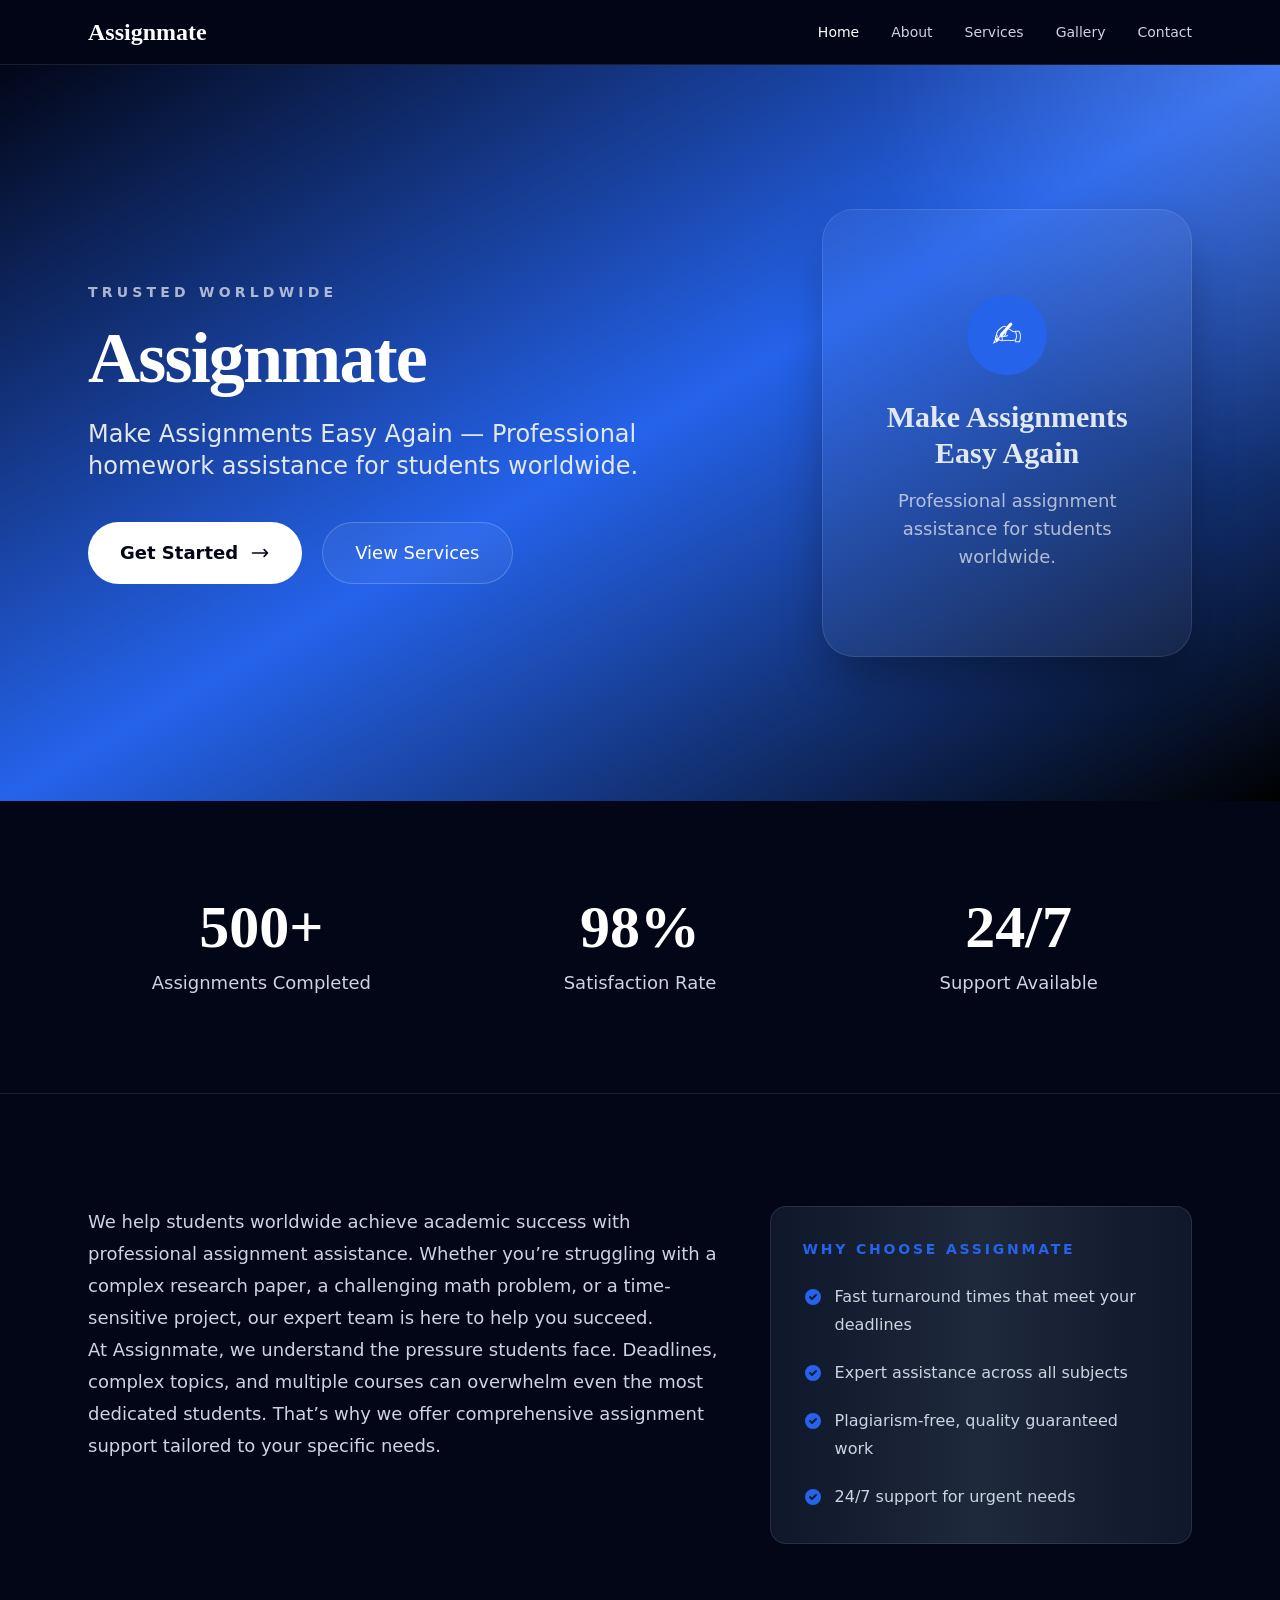
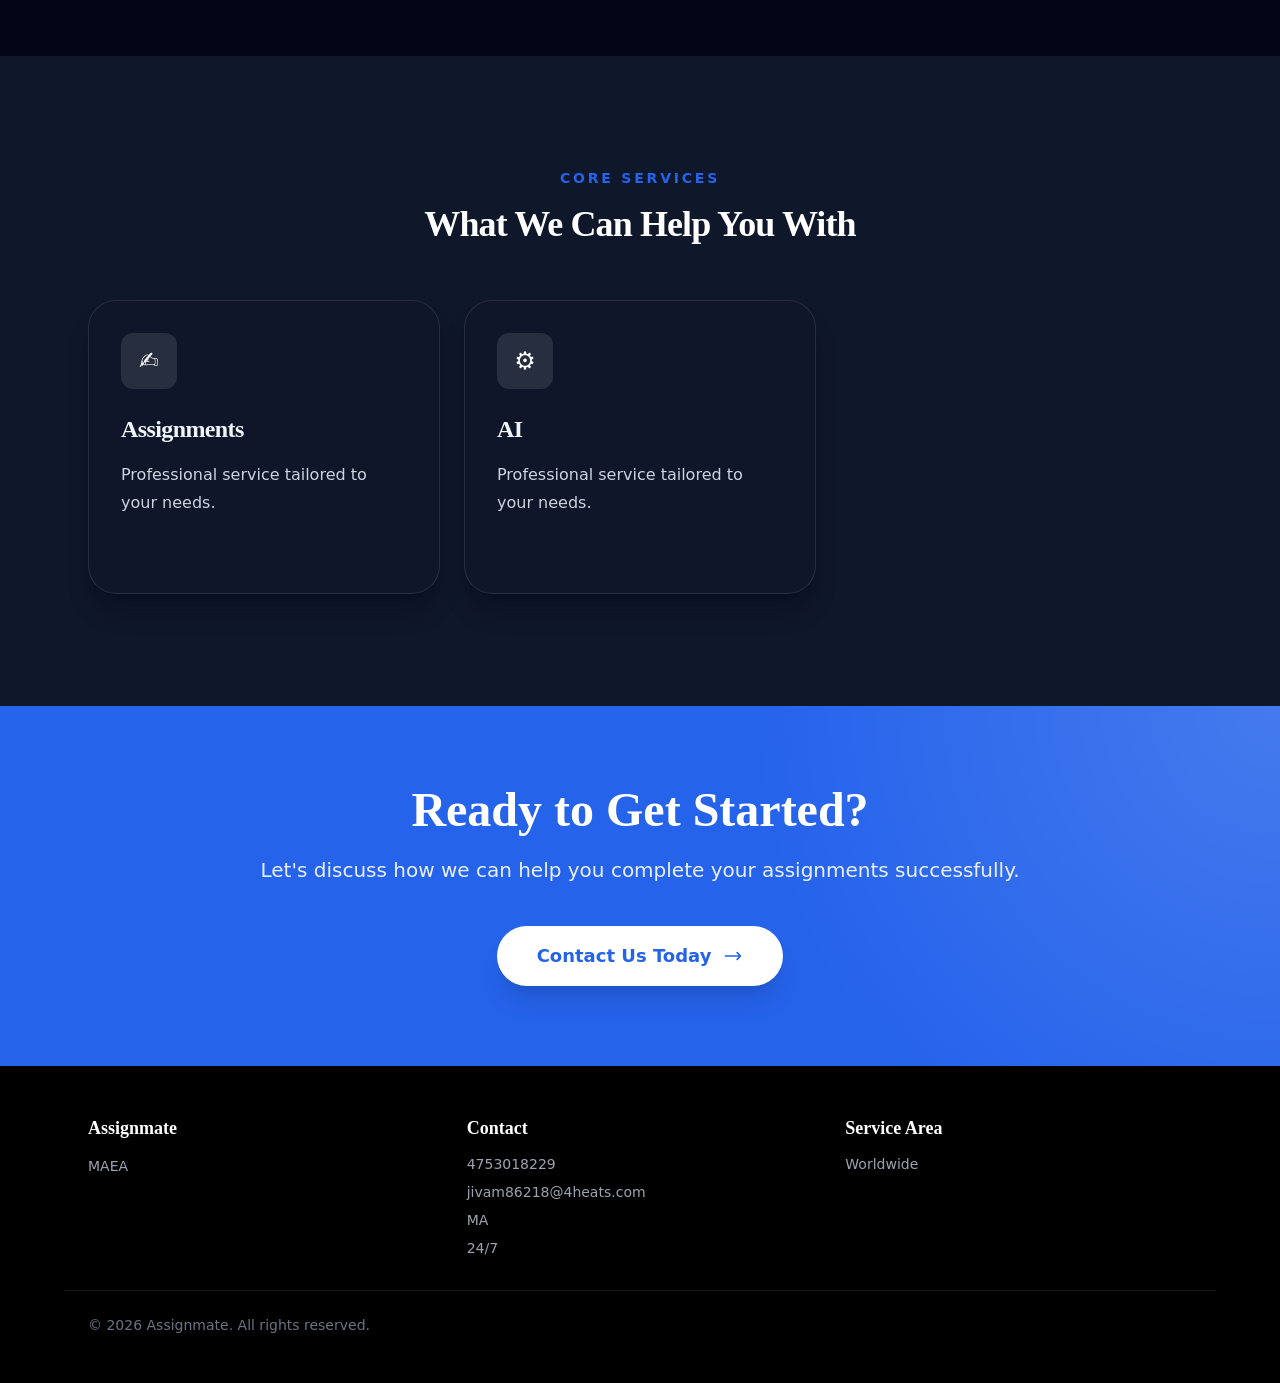
==== commit 1a8748f6: "Deploy site from 5Pages" ====
--- a/index.html
+++ b/index.html
@@ -1,11 +1,10 @@
-<!DOCTYPE html><html lang="en" data-astro-cid-37fxchfa style="--primaryColor: #2563eb;--secondaryColor: #f59e0b;--displayFont: 'Space Grotesk', 'Inter', sans-serif;--bodyFont: 'Inter', system-ui, sans-serif;"> <head><!-- Primary Meta Tags --><meta charset="utf-8"><meta name="viewport" content="width=device-width, initial-scale=1"><title>Assignmate | Make Assignments Easy Again</title><meta name="description" content="Assignmate provides professional assignment help and AI-powered educational solutions for students worldwide. Get expert assistance 24/7."><meta name="author" content="Assignmate"><meta name="robots" content="index, follow"><link rel="canonical" href="https://example.com/"><link rel="preconnect" href="https://fonts.googleapis.com"><link rel="preconnect" href="https://fonts.gstatic.com" crossorigin><link href="https://fonts.googleapis.com/css2?family=Inter:wght@400;500;600;700;800&family=Playfair+Display:wght@600;700&family=Cormorant+Garamond:wght@500;600;700&family=DM+Serif+Display:ital@0;1&family=Space+Grotesk:wght@500;700&family=Source+Sans+3:wght@400;500;600;700&display=swap" rel="stylesheet"><!-- Security & Anti-Phishing --><meta http-equiv="X-Frame-Options" content="SAMEORIGIN"><meta http-equiv="X-Content-Type-Options" content="nosniff"><meta http-equiv="X-XSS-Protection" content="1; mode=block"><meta name="referrer" content="strict-origin-when-cross-origin"><meta http-equiv="Content-Security-Policy" content="default-src 'self'; script-src 'self' https://unpkg.com https://cdnjs.cloudflare.com; style-src 'self' 'unsafe-inline' https://fonts.googleapis.com; font-src 'self' https://fonts.gstatic.com; img-src 'self' data: https:; connect-src 'self'; frame-src 'self' https://unpkg.com; base-uri 'self'; form-action 'self'; frame-ancestors 'self'; object-src 'none'"><!-- Open Graph / Facebook --><meta property="og:type" content="website"><meta property="og:url" content="https://example.com/"><meta property="og:title" content="Assignmate | Make Assignments Easy Again"><meta property="og:description" content="Assignmate provides professional assignment help and AI-powered educational solutions for students worldwide. Get expert assistance 24/7."><meta property="og:site_name" content="Assignmate"><meta property="og:locale" content="en_US"><meta property="og:image" content=""><meta property="og:image:width" content="1200"><meta property="og:image:height" content="630"><meta property="og:image:alt" content="Assignmate | Make Assignments Easy Again"><!-- Twitter --><meta name="twitter:card" content="summary_large_image"><meta name="twitter:url" content="https://example.com/"><meta name="twitter:title" content="Assignmate | Make Assignments Easy Again"><meta name="twitter:description" content="Assignmate provides professional assignment help and AI-powered educational solutions for students worldwide. Get expert assistance 24/7."><meta name="twitter:image" content=""><!-- Additional SEO --><meta name="geo.placename" content="MA"><!-- Structured Data (JSON-LD) --><script type="application/ld+json">{"@context":"https://schema.org","@type":"LocalBusiness","name":"Assignmate","description":"Make Assignments easy again","url":"https://example.com","telephone":"4753018229","email":"jivam86218@4heats.com","address":{"@type":"PostalAddress","streetAddress":"MA","addressLocality":"","addressRegion":"","postalCode":"","addressCountry":"US"},"openingHours":"24/7","sameAs":[]}</script><link rel="stylesheet" href="/_astro/about.CpQrnr-l.css"></head> <body class="bg-slate-950 text-slate-100" data-astro-cid-37fxchfa style="--primaryColor: #2563eb;--secondaryColor: #f59e0b;--displayFont: 'Space Grotesk', 'Inter', sans-serif;--bodyFont: 'Inter', system-ui, sans-serif;"> <a href="#main-content" class="sr-only focus:not-sr-only focus:absolute focus:left-4 focus:top-4 focus:z-50 focus:rounded focus:bg-white focus:px-4 focus:py-2 focus:text-sm focus:font-semibold focus:text-gray-900 focus:shadow" data-astro-cid-37fxchfa style="--primaryColor: #2563eb;--secondaryColor: #f59e0b;--displayFont: 'Space Grotesk', 'Inter', sans-serif;--bodyFont: 'Inter', system-ui, sans-serif;">
+<!DOCTYPE html><html lang="en" data-astro-cid-37fxchfa style="--primaryColor: #2563eb;--secondaryColor: #f59e0b;--displayFont: 'Space Grotesk', 'Inter', sans-serif;--bodyFont: 'Inter', system-ui, sans-serif;"> <head><!-- Primary Meta Tags --><meta charset="utf-8"><meta name="viewport" content="width=device-width, initial-scale=1"><title>Assignmate | Professional Assignment Help Worldwide</title><meta name="description" content="Get expert assignment help from Assignmate. Fast turnaround, quality guaranteed, 24/7 support for students worldwide."><meta name="author" content="Assignmate"><meta name="robots" content="index, follow"><link rel="canonical" href="https://example.com/"><link rel="preconnect" href="https://fonts.googleapis.com"><link rel="preconnect" href="https://fonts.gstatic.com" crossorigin><link href="https://fonts.googleapis.com/css2?family=Inter:wght@400;500;600;700;800&family=Playfair+Display:wght@600;700&family=Cormorant+Garamond:wght@500;600;700&family=DM+Serif+Display:ital@0;1&family=Space+Grotesk:wght@500;700&family=Source+Sans+3:wght@400;500;600;700&display=swap" rel="stylesheet"><!-- Security & Anti-Phishing --><meta http-equiv="X-Frame-Options" content="SAMEORIGIN"><meta http-equiv="X-Content-Type-Options" content="nosniff"><meta http-equiv="X-XSS-Protection" content="1; mode=block"><meta name="referrer" content="strict-origin-when-cross-origin"><meta http-equiv="Content-Security-Policy" content="default-src 'self'; script-src 'self' https://unpkg.com https://cdnjs.cloudflare.com; style-src 'self' 'unsafe-inline' https://fonts.googleapis.com; font-src 'self' https://fonts.gstatic.com; img-src 'self' data: https:; connect-src 'self'; frame-src 'self' https://unpkg.com; base-uri 'self'; form-action 'self'; frame-ancestors 'self'; object-src 'none'"><!-- Open Graph / Facebook --><meta property="og:type" content="website"><meta property="og:url" content="https://example.com/"><meta property="og:title" content="Assignmate | Professional Assignment Help Worldwide"><meta property="og:description" content="Get expert assignment help from Assignmate. Fast turnaround, quality guaranteed, 24/7 support for students worldwide."><meta property="og:site_name" content="Assignmate"><meta property="og:locale" content="en_US"><meta property="og:image" content=""><meta property="og:image:width" content="1200"><meta property="og:image:height" content="630"><meta property="og:image:alt" content="Assignmate | Professional Assignment Help Worldwide"><!-- Twitter --><meta name="twitter:card" content="summary_large_image"><meta name="twitter:url" content="https://example.com/"><meta name="twitter:title" content="Assignmate | Professional Assignment Help Worldwide"><meta name="twitter:description" content="Get expert assignment help from Assignmate. Fast turnaround, quality guaranteed, 24/7 support for students worldwide."><meta name="twitter:image" content=""><!-- Additional SEO --><meta name="geo.placename" content="MA"><!-- Structured Data (JSON-LD) --><script type="application/ld+json">{"@context":"https://schema.org","@type":"LocalBusiness","name":"Assignmate","description":"Make Assignments easy again","url":"https://example.com","telephone":"4753018229","email":"jivam86218@4heats.com","address":{"@type":"PostalAddress","streetAddress":"MA","addressLocality":"","addressRegion":"","postalCode":"","addressCountry":"US"},"openingHours":"24/7","sameAs":[]}</script><link rel="stylesheet" href="/_astro/about.DkKDilF9.css"></head> <body class="bg-slate-950 text-slate-100" data-astro-cid-37fxchfa style="--primaryColor: #2563eb;--secondaryColor: #f59e0b;--displayFont: 'Space Grotesk', 'Inter', sans-serif;--bodyFont: 'Inter', system-ui, sans-serif;"> <a href="#main-content" class="sr-only focus:not-sr-only focus:absolute focus:left-4 focus:top-4 focus:z-50 focus:rounded focus:bg-white focus:px-4 focus:py-2 focus:text-sm focus:font-semibold focus:text-gray-900 focus:shadow" data-astro-cid-37fxchfa style="--primaryColor: #2563eb;--secondaryColor: #f59e0b;--displayFont: 'Space Grotesk', 'Inter', sans-serif;--bodyFont: 'Inter', system-ui, sans-serif;">
 Skip to content
-</a> <header class="sticky top-0 z-40 border-b border-gray-200 backdrop-blur bg-slate-950/95 text-white border-white/10" data-astro-cid-37fxchfa style="--primaryColor: #2563eb;--secondaryColor: #f59e0b;--displayFont: 'Space Grotesk', 'Inter', sans-serif;--bodyFont: 'Inter', system-ui, sans-serif;"> <nav class="mx-auto flex max-w-6xl items-center justify-between px-6 py-4" aria-label="Main navigation" data-astro-cid-37fxchfa style="--primaryColor: #2563eb;--secondaryColor: #f59e0b;--displayFont: 'Space Grotesk', 'Inter', sans-serif;--bodyFont: 'Inter', system-ui, sans-serif;"> <a href="/" class="font-heading text-2xl font-bold text-white" data-astro-cid-37fxchfa style="--primaryColor: #2563eb;--secondaryColor: #f59e0b;--displayFont: 'Space Grotesk', 'Inter', sans-serif;--bodyFont: 'Inter', system-ui, sans-serif;">Assignmate</a> <div class="hidden items-center gap-8 md:flex" data-astro-cid-37fxchfa style="--primaryColor: #2563eb;--secondaryColor: #f59e0b;--displayFont: 'Space Grotesk', 'Inter', sans-serif;--bodyFont: 'Inter', system-ui, sans-serif;"> <a href="/" class="text-sm font-medium transition-colors hover:text-primary text-white" data-astro-cid-37fxchfa style="--primaryColor: #2563eb;--secondaryColor: #f59e0b;--displayFont: 'Space Grotesk', 'Inter', sans-serif;--bodyFont: 'Inter', system-ui, sans-serif;"> Home </a><a href="/about" class="text-sm font-medium transition-colors hover:text-primary text-slate-300" data-astro-cid-37fxchfa style="--primaryColor: #2563eb;--secondaryColor: #f59e0b;--displayFont: 'Space Grotesk', 'Inter', sans-serif;--bodyFont: 'Inter', system-ui, sans-serif;"> About </a><a href="/services" class="text-sm font-medium transition-colors hover:text-primary text-slate-300" data-astro-cid-37fxchfa style="--primaryColor: #2563eb;--secondaryColor: #f59e0b;--displayFont: 'Space Grotesk', 'Inter', sans-serif;--bodyFont: 'Inter', system-ui, sans-serif;"> Services </a><a href="/gallery" class="text-sm font-medium transition-colors hover:text-primary text-slate-300" data-astro-cid-37fxchfa style="--primaryColor: #2563eb;--secondaryColor: #f59e0b;--displayFont: 'Space Grotesk', 'Inter', sans-serif;--bodyFont: 'Inter', system-ui, sans-serif;"> Gallery </a><a href="/contact" class="text-sm font-medium transition-colors hover:text-primary text-slate-300" data-astro-cid-37fxchfa style="--primaryColor: #2563eb;--secondaryColor: #f59e0b;--displayFont: 'Space Grotesk', 'Inter', sans-serif;--bodyFont: 'Inter', system-ui, sans-serif;"> Contact </a> </div> <details class="relative md:hidden" data-astro-cid-37fxchfa style="--primaryColor: #2563eb;--secondaryColor: #f59e0b;--displayFont: 'Space Grotesk', 'Inter', sans-serif;--bodyFont: 'Inter', system-ui, sans-serif;"> <summary class="list-none cursor-pointer rounded p-2 text-gray-700 focus:outline-none focus:ring-2 focus:ring-primary focus:ring-offset-2" aria-label="Open mobile navigation" data-astro-cid-37fxchfa style="--primaryColor: #2563eb;--secondaryColor: #f59e0b;--displayFont: 'Space Grotesk', 'Inter', sans-serif;--bodyFont: 'Inter', system-ui, sans-serif;"> <svg class="h-6 w-6" fill="none" stroke="currentColor" viewBox="0 0 24 24" aria-hidden="true" data-astro-cid-37fxchfa style="--primaryColor: #2563eb;--secondaryColor: #f59e0b;--displayFont: 'Space Grotesk', 'Inter', sans-serif;--bodyFont: 'Inter', system-ui, sans-serif;"> <path stroke-linecap="round" stroke-linejoin="round" stroke-width="2" d="M4 6h16M4 12h16M4 18h16" data-astro-cid-37fxchfa style="--primaryColor: #2563eb;--secondaryColor: #f59e0b;--displayFont: 'Space Grotesk', 'Inter', sans-serif;--bodyFont: 'Inter', system-ui, sans-serif;"></path> </svg> </summary> <div class="absolute right-0 mt-3 min-w-48 rounded-xl border p-3 shadow-lg border-white/10 bg-slate-900" data-astro-cid-37fxchfa style="--primaryColor: #2563eb;--secondaryColor: #f59e0b;--displayFont: 'Space Grotesk', 'Inter', sans-serif;--bodyFont: 'Inter', system-ui, sans-serif;"> <a href="/" class="block rounded-lg px-3 py-2 text-sm font-medium transition-colors hover:bg-gray-50 hover:text-primary bg-white/10 text-white" data-astro-cid-37fxchfa style="--primaryColor: #2563eb;--secondaryColor: #f59e0b;--displayFont: 'Space Grotesk', 'Inter', sans-serif;--bodyFont: 'Inter', system-ui, sans-serif;"> Home </a><a href="/about" class="block rounded-lg px-3 py-2 text-sm font-medium transition-colors hover:bg-gray-50 hover:text-primary text-slate-300 hover:bg-white/5" data-astro-cid-37fxchfa style="--primaryColor: #2563eb;--secondaryColor: #f59e0b;--displayFont: 'Space Grotesk', 'Inter', sans-serif;--bodyFont: 'Inter', system-ui, sans-serif;"> About </a><a href="/services" class="block rounded-lg px-3 py-2 text-sm font-medium transition-colors hover:bg-gray-50 hover:text-primary text-slate-300 hover:bg-white/5" data-astro-cid-37fxchfa style="--primaryColor: #2563eb;--secondaryColor: #f59e0b;--displayFont: 'Space Grotesk', 'Inter', sans-serif;--bodyFont: 'Inter', system-ui, sans-serif;"> Services </a><a href="/gallery" class="block rounded-lg px-3 py-2 text-sm font-medium transition-colors hover:bg-gray-50 hover:text-primary text-slate-300 hover:bg-white/5" data-astro-cid-37fxchfa style="--primaryColor: #2563eb;--secondaryColor: #f59e0b;--displayFont: 'Space Grotesk', 'Inter', sans-serif;--bodyFont: 'Inter', system-ui, sans-serif;"> Gallery </a><a href="/contact" class="block rounded-lg px-3 py-2 text-sm font-medium transition-colors hover:bg-gray-50 hover:text-primary text-slate-300 hover:bg-white/5" data-astro-cid-37fxchfa style="--primaryColor: #2563eb;--secondaryColor: #f59e0b;--displayFont: 'Space Grotesk', 'Inter', sans-serif;--bodyFont: 'Inter', system-ui, sans-serif;"> Contact </a> </div> </details> </nav> </header> <main id="main-content" data-astro-cid-37fxchfa style="--primaryColor: #2563eb;--secondaryColor: #f59e0b;--displayFont: 'Space Grotesk', 'Inter', sans-serif;--bodyFont: 'Inter', system-ui, sans-serif;">  <section class="relative overflow-hidden py-20 md:py-28 bg-gradient-to-br from-slate-950 via-primary to-black text-white"> <div class="absolute inset-0 bg-[radial-gradient(circle_at_top_right,_rgba(255,255,255,0.14),_transparent_28%)]"></div> <div class="relative mx-auto max-w-6xl px-6"> <div class="grid items-center gap-10 lg:grid-cols-[1.2fr_0.8fr]"> <div> <p class="mb-4 text-sm font-semibold uppercase tracking-[0.24em] text-white/65">Trusted local business</p> <h1 class="font-heading text-4xl font-bold leading-tight md:text-5xl lg:text-6xl">Assignmate</h1> <p class="mt-6 max-w-2xl text-lg leading-8 md:text-xl text-slate-200">Make Assignments Easy Again — Expert assignment help and AI-powered educational solutions for students worldwide.</p> <div class="mt-8 flex flex-wrap gap-4"> <a href="/contact" class="btn-primary hover:opacity-100 rounded-full bg-white text-slate-950">Request a Quote</a> <a href="/services" class="btn-secondary rounded-full border border-white/20 bg-white/5 text-white">Explore Services</a> </div> </div> <div> <div class="flex min-h-[24rem] items-center justify-center text-center rounded-[2rem] border border-white/10 bg-white/5 p-10 text-slate-200 shadow-2xl shadow-black/40"> <div> <p class="font-heading text-3xl font-semibold">Built from a verified baseline</p> <p class="mt-4 text-sm leading-7 text-white/65">This template ships working routes, content, and structure before any AI customization begins.</p> </div> </div> </div> </div> </div> </section> <section class="bg-slate-900 py-16 md:py-24"> <div class="mx-auto max-w-6xl px-6"> <div class="grid gap-12 lg:grid-cols-[1.2fr_0.8fr]"> <div class="prose max-w-none text-lg leading-8 text-slate-300"> <p>At Assignmate, we believe every student deserves academic success without the stress. Our mission is simple: make assignments easy again by connecting learners with expert guidance and cutting-edge AI tools tailored to their needs.</p>
-<p>Whether you’re struggling with a complex research paper, need help understanding difficult concepts, or want to leverage AI to enhance your learning, we’re here to help you succeed.</p>
-<p><strong>Why Choose Assignmate?</strong></p>
-<ul>
-<li>Expert assistance available 24/7</li>
-<li>Personalized solutions tailored to your academic needs</li>
-<li>AI-powered tools to accelerate learning</li>
-<li>Proven results for students worldwide</li>
-</ul> </div> <aside class="rounded-[2rem] border border-white/10 bg-slate-900 p-8 shadow-2xl shadow-slate-950/30"> <p class="text-sm font-semibold uppercase tracking-[0.2em] text-primary">Why Students Choose Us</p> <ul class="mt-6 space-y-4 text-sm leading-7 text-slate-300"> <li>Expert assistance available 24/7 for urgent deadlines</li> <li>AI-powered tools accelerated learning outcomes</li> <li>Personalized support tailored to your academic needs</li> <li>Trusted by students worldwide since 2025</li> </ul> </aside> </div> </div> </section> <section class="bg-slate-950 py-16 md:py-24"> <div class="mx-auto max-w-6xl px-6"> <div class="grid gap-8 md:grid-cols-3"> <div class="rounded-[2rem] border border-white/10 bg-slate-900/60 p-8 text-center"> <p class="text-5xl font-bold text-primary">500+</p> <p class="mt-3 text-sm font-medium uppercase tracking-wider text-slate-400">Assignments Completed</p> </div> <div class="rounded-[2rem] border border-white/10 bg-slate-900/60 p-8 text-center"> <p class="text-5xl font-bold text-primary">24/7</p> <p class="mt-3 text-sm font-medium uppercase tracking-wider text-slate-400">Support Available</p> </div> <div class="rounded-[2rem] border border-white/10 bg-slate-900/60 p-8 text-center"> <p class="text-5xl font-bold text-primary">100%</p> <p class="mt-3 text-sm font-medium uppercase tracking-wider text-slate-400">Original Work</p> </div> </div> </div> </section> <section class="py-16 md:py-24"> <div class="mx-auto max-w-6xl px-6"> <div class="mx-auto max-w-2xl text-center"> <p class="text-sm font-semibold uppercase tracking-[0.2em] text-primary">Our Services</p> <h2 class="mt-4 font-heading text-4xl font-bold text-white">How We Help You Succeed</h2> </div> <div class="mt-12 grid gap-8 md:grid-cols-2"> <article class="rounded-[1.75rem] border border-white/10 bg-slate-900 p-6 shadow-lg shadow-slate-950/30 transition-transform hover:-translate-y-1 hover:shadow-xl"> <div class="mb-4 flex h-12 w-12 items-center justify-center rounded-full text-2xl bg-white/10 text-white">&#10022;</div> <h3 class="font-heading text-2xl font-semibold text-slate-100">Assignments</h3> <p class="mt-3 text-sm leading-7 text-slate-300">Professional service tailored to your needs.</p> </article><article class="rounded-[1.75rem] border border-white/10 bg-slate-900 p-6 shadow-lg shadow-slate-950/30 transition-transform hover:-translate-y-1 hover:shadow-xl"> <div class="mb-4 flex h-12 w-12 items-center justify-center rounded-full text-2xl bg-white/10 text-white">&#9733;</div> <h3 class="font-heading text-2xl font-semibold text-slate-100">AI</h3> <p class="mt-3 text-sm leading-7 text-slate-300">Professional service tailored to your needs.</p> </article> </div> </div> </section> <section class="bg-gradient-to-r from-primary via-blue-600 to-primary py-16 md:py-24"> <div class="mx-auto max-w-4xl px-6 text-center"> <h2 class="font-heading text-3xl font-bold text-white md:text-5xl">Ready to Make Assignments Easy Again?</h2> <p class="mt-4 text-lg text-white/80">Get expert help today and experience the difference.</p> <div class="mt-8 flex flex-wrap justify-center gap-4"> <a href="/contact" class="rounded-full bg-white px-8 py-4 text-base font-semibold text-slate-900 transition-transform hover:scale-105">Get Started</a> <a href="/services" class="rounded-full border-2 border-white/30 bg-white/10 px-8 py-4 text-base font-semibold text-white backdrop-blur transition-colors hover:bg-white/20">Explore Services</a> </div> </div> </section>  </main> <footer class="bg-black text-slate-300 py-12" data-astro-cid-37fxchfa style="--primaryColor: #2563eb;--secondaryColor: #f59e0b;--displayFont: 'Space Grotesk', 'Inter', sans-serif;--bodyFont: 'Inter', system-ui, sans-serif;"> <div class="mx-auto grid max-w-6xl gap-8 px-6 md:grid-cols-3" data-astro-cid-37fxchfa style="--primaryColor: #2563eb;--secondaryColor: #f59e0b;--displayFont: 'Space Grotesk', 'Inter', sans-serif;--bodyFont: 'Inter', system-ui, sans-serif;"> <div data-astro-cid-37fxchfa style="--primaryColor: #2563eb;--secondaryColor: #f59e0b;--displayFont: 'Space Grotesk', 'Inter', sans-serif;--bodyFont: 'Inter', system-ui, sans-serif;"> <h2 class="font-heading text-lg font-semibold text-white" data-astro-cid-37fxchfa style="--primaryColor: #2563eb;--secondaryColor: #f59e0b;--displayFont: 'Space Grotesk', 'Inter', sans-serif;--bodyFont: 'Inter', system-ui, sans-serif;">Assignmate</h2> <p class="mt-3 text-sm leading-6 text-slate-400" data-astro-cid-37fxchfa style="--primaryColor: #2563eb;--secondaryColor: #f59e0b;--displayFont: 'Space Grotesk', 'Inter', sans-serif;--bodyFont: 'Inter', system-ui, sans-serif;">MAEA</p> </div> <div data-astro-cid-37fxchfa style="--primaryColor: #2563eb;--secondaryColor: #f59e0b;--displayFont: 'Space Grotesk', 'Inter', sans-serif;--bodyFont: 'Inter', system-ui, sans-serif;"> <h2 class="font-heading text-lg font-semibold text-white" data-astro-cid-37fxchfa style="--primaryColor: #2563eb;--secondaryColor: #f59e0b;--displayFont: 'Space Grotesk', 'Inter', sans-serif;--bodyFont: 'Inter', system-ui, sans-serif;">Contact</h2> <div class="mt-3 space-y-2 text-sm text-slate-400" data-astro-cid-37fxchfa style="--primaryColor: #2563eb;--secondaryColor: #f59e0b;--displayFont: 'Space Grotesk', 'Inter', sans-serif;--bodyFont: 'Inter', system-ui, sans-serif;"> <p data-astro-cid-37fxchfa style="--primaryColor: #2563eb;--secondaryColor: #f59e0b;--displayFont: 'Space Grotesk', 'Inter', sans-serif;--bodyFont: 'Inter', system-ui, sans-serif;">4753018229</p> <p data-astro-cid-37fxchfa style="--primaryColor: #2563eb;--secondaryColor: #f59e0b;--displayFont: 'Space Grotesk', 'Inter', sans-serif;--bodyFont: 'Inter', system-ui, sans-serif;">jivam86218@4heats.com</p> <p data-astro-cid-37fxchfa style="--primaryColor: #2563eb;--secondaryColor: #f59e0b;--displayFont: 'Space Grotesk', 'Inter', sans-serif;--bodyFont: 'Inter', system-ui, sans-serif;">MA</p> <p data-astro-cid-37fxchfa style="--primaryColor: #2563eb;--secondaryColor: #f59e0b;--displayFont: 'Space Grotesk', 'Inter', sans-serif;--bodyFont: 'Inter', system-ui, sans-serif;">24/7</p> </div> </div> <div data-astro-cid-37fxchfa style="--primaryColor: #2563eb;--secondaryColor: #f59e0b;--displayFont: 'Space Grotesk', 'Inter', sans-serif;--bodyFont: 'Inter', system-ui, sans-serif;"> <h2 class="font-heading text-lg font-semibold text-white" data-astro-cid-37fxchfa style="--primaryColor: #2563eb;--secondaryColor: #f59e0b;--displayFont: 'Space Grotesk', 'Inter', sans-serif;--bodyFont: 'Inter', system-ui, sans-serif;">Service Area</h2> <p class="mt-3 text-sm text-slate-400" data-astro-cid-37fxchfa style="--primaryColor: #2563eb;--secondaryColor: #f59e0b;--displayFont: 'Space Grotesk', 'Inter', sans-serif;--bodyFont: 'Inter', system-ui, sans-serif;">Worldwide</p> <div class="mt-4 flex flex-wrap gap-3" data-astro-cid-37fxchfa style="--primaryColor: #2563eb;--secondaryColor: #f59e0b;--displayFont: 'Space Grotesk', 'Inter', sans-serif;--bodyFont: 'Inter', system-ui, sans-serif;">  </div> </div> </div> <div class="mx-auto mt-8 max-w-6xl border-t border-white/10 px-6 pt-6 text-sm text-slate-500" data-astro-cid-37fxchfa style="--primaryColor: #2563eb;--secondaryColor: #f59e0b;--displayFont: 'Space Grotesk', 'Inter', sans-serif;--bodyFont: 'Inter', system-ui, sans-serif;"> <p data-astro-cid-37fxchfa style="--primaryColor: #2563eb;--secondaryColor: #f59e0b;--displayFont: 'Space Grotesk', 'Inter', sans-serif;--bodyFont: 'Inter', system-ui, sans-serif;">&copy; 2026 Assignmate. All rights reserved.</p> <p class="mt-2 text-xs text-slate-600" data-astro-cid-37fxchfa style="--primaryColor: #2563eb;--secondaryColor: #f59e0b;--displayFont: 'Space Grotesk', 'Inter', sans-serif;--bodyFont: 'Inter', system-ui, sans-serif;">This is the official website of Assignmate. We will never ask for passwords or payment information via email.</p> </div> </footer> </body></html>+</a> <header class="sticky top-0 z-40 border-b border-gray-200 backdrop-blur bg-slate-950/95 text-white border-white/10" data-astro-cid-37fxchfa style="--primaryColor: #2563eb;--secondaryColor: #f59e0b;--displayFont: 'Space Grotesk', 'Inter', sans-serif;--bodyFont: 'Inter', system-ui, sans-serif;"> <nav class="mx-auto flex max-w-6xl items-center justify-between px-6 py-4" aria-label="Main navigation" data-astro-cid-37fxchfa style="--primaryColor: #2563eb;--secondaryColor: #f59e0b;--displayFont: 'Space Grotesk', 'Inter', sans-serif;--bodyFont: 'Inter', system-ui, sans-serif;"> <a href="/" class="font-heading text-2xl font-bold text-white" data-astro-cid-37fxchfa style="--primaryColor: #2563eb;--secondaryColor: #f59e0b;--displayFont: 'Space Grotesk', 'Inter', sans-serif;--bodyFont: 'Inter', system-ui, sans-serif;">Assignmate</a> <div class="hidden items-center gap-8 md:flex" data-astro-cid-37fxchfa style="--primaryColor: #2563eb;--secondaryColor: #f59e0b;--displayFont: 'Space Grotesk', 'Inter', sans-serif;--bodyFont: 'Inter', system-ui, sans-serif;"> <a href="/" class="text-sm font-medium transition-colors hover:text-primary text-white" data-astro-cid-37fxchfa style="--primaryColor: #2563eb;--secondaryColor: #f59e0b;--displayFont: 'Space Grotesk', 'Inter', sans-serif;--bodyFont: 'Inter', system-ui, sans-serif;"> Home </a><a href="/about" class="text-sm font-medium transition-colors hover:text-primary text-slate-300" data-astro-cid-37fxchfa style="--primaryColor: #2563eb;--secondaryColor: #f59e0b;--displayFont: 'Space Grotesk', 'Inter', sans-serif;--bodyFont: 'Inter', system-ui, sans-serif;"> About </a><a href="/services" class="text-sm font-medium transition-colors hover:text-primary text-slate-300" data-astro-cid-37fxchfa style="--primaryColor: #2563eb;--secondaryColor: #f59e0b;--displayFont: 'Space Grotesk', 'Inter', sans-serif;--bodyFont: 'Inter', system-ui, sans-serif;"> Services </a><a href="/gallery" class="text-sm font-medium transition-colors hover:text-primary text-slate-300" data-astro-cid-37fxchfa style="--primaryColor: #2563eb;--secondaryColor: #f59e0b;--displayFont: 'Space Grotesk', 'Inter', sans-serif;--bodyFont: 'Inter', system-ui, sans-serif;"> Gallery </a><a href="/contact" class="text-sm font-medium transition-colors hover:text-primary text-slate-300" data-astro-cid-37fxchfa style="--primaryColor: #2563eb;--secondaryColor: #f59e0b;--displayFont: 'Space Grotesk', 'Inter', sans-serif;--bodyFont: 'Inter', system-ui, sans-serif;"> Contact </a> </div> <details class="relative md:hidden" data-astro-cid-37fxchfa style="--primaryColor: #2563eb;--secondaryColor: #f59e0b;--displayFont: 'Space Grotesk', 'Inter', sans-serif;--bodyFont: 'Inter', system-ui, sans-serif;"> <summary class="list-none cursor-pointer rounded p-2 text-gray-700 focus:outline-none focus:ring-2 focus:ring-primary focus:ring-offset-2" aria-label="Open mobile navigation" data-astro-cid-37fxchfa style="--primaryColor: #2563eb;--secondaryColor: #f59e0b;--displayFont: 'Space Grotesk', 'Inter', sans-serif;--bodyFont: 'Inter', system-ui, sans-serif;"> <svg class="h-6 w-6" fill="none" stroke="currentColor" viewBox="0 0 24 24" aria-hidden="true" data-astro-cid-37fxchfa style="--primaryColor: #2563eb;--secondaryColor: #f59e0b;--displayFont: 'Space Grotesk', 'Inter', sans-serif;--bodyFont: 'Inter', system-ui, sans-serif;"> <path stroke-linecap="round" stroke-linejoin="round" stroke-width="2" d="M4 6h16M4 12h16M4 18h16" data-astro-cid-37fxchfa style="--primaryColor: #2563eb;--secondaryColor: #f59e0b;--displayFont: 'Space Grotesk', 'Inter', sans-serif;--bodyFont: 'Inter', system-ui, sans-serif;"></path> </svg> </summary> <div class="absolute right-0 mt-3 min-w-48 rounded-xl border p-3 shadow-lg border-white/10 bg-slate-900" data-astro-cid-37fxchfa style="--primaryColor: #2563eb;--secondaryColor: #f59e0b;--displayFont: 'Space Grotesk', 'Inter', sans-serif;--bodyFont: 'Inter', system-ui, sans-serif;"> <a href="/" class="block rounded-lg px-3 py-2 text-sm font-medium transition-colors hover:bg-gray-50 hover:text-primary bg-white/10 text-white" data-astro-cid-37fxchfa style="--primaryColor: #2563eb;--secondaryColor: #f59e0b;--displayFont: 'Space Grotesk', 'Inter', sans-serif;--bodyFont: 'Inter', system-ui, sans-serif;"> Home </a><a href="/about" class="block rounded-lg px-3 py-2 text-sm font-medium transition-colors hover:bg-gray-50 hover:text-primary text-slate-300 hover:bg-white/5" data-astro-cid-37fxchfa style="--primaryColor: #2563eb;--secondaryColor: #f59e0b;--displayFont: 'Space Grotesk', 'Inter', sans-serif;--bodyFont: 'Inter', system-ui, sans-serif;"> About </a><a href="/services" class="block rounded-lg px-3 py-2 text-sm font-medium transition-colors hover:bg-gray-50 hover:text-primary text-slate-300 hover:bg-white/5" data-astro-cid-37fxchfa style="--primaryColor: #2563eb;--secondaryColor: #f59e0b;--displayFont: 'Space Grotesk', 'Inter', sans-serif;--bodyFont: 'Inter', system-ui, sans-serif;"> Services </a><a href="/gallery" class="block rounded-lg px-3 py-2 text-sm font-medium transition-colors hover:bg-gray-50 hover:text-primary text-slate-300 hover:bg-white/5" data-astro-cid-37fxchfa style="--primaryColor: #2563eb;--secondaryColor: #f59e0b;--displayFont: 'Space Grotesk', 'Inter', sans-serif;--bodyFont: 'Inter', system-ui, sans-serif;"> Gallery </a><a href="/contact" class="block rounded-lg px-3 py-2 text-sm font-medium transition-colors hover:bg-gray-50 hover:text-primary text-slate-300 hover:bg-white/5" data-astro-cid-37fxchfa style="--primaryColor: #2563eb;--secondaryColor: #f59e0b;--displayFont: 'Space Grotesk', 'Inter', sans-serif;--bodyFont: 'Inter', system-ui, sans-serif;"> Contact </a> </div> </details> </nav> </header> <main id="main-content" data-astro-cid-37fxchfa style="--primaryColor: #2563eb;--secondaryColor: #f59e0b;--displayFont: 'Space Grotesk', 'Inter', sans-serif;--bodyFont: 'Inter', system-ui, sans-serif;">  <section class="relative overflow-hidden py-24 md:py-36 bg-gradient-to-br from-slate-950 via-primary to-black text-white"> <div class="absolute inset-0 bg-[radial-gradient(circle_at_top_right,_rgba(255,255,255,0.14),_transparent_28%)]"></div> <div class="absolute inset-0 opacity-30"> <div class="absolute left-1/4 top-1/4 h-64 w-64 rounded-full bg-primary/20 blur-3xl"></div> <div class="absolute bottom-1/4 right-1/4 h-96 w-96 rounded-full bg-secondary/10 blur-3xl"></div> </div> <div class="relative mx-auto max-w-6xl px-6"> <div class="grid items-center gap-12 lg:grid-cols-[1.3fr_0.7fr]"> <div> <p class="mb-5 text-sm font-bold uppercase tracking-[0.3em] text-white/65">Trusted Worldwide</p> <h1 class="font-heading text-5xl font-bold leading-tight tracking-tight md:text-6xl lg:text-7xl">Assignmate</h1> <p class="mt-6 max-w-2xl text-xl leading-8 md:text-2xl text-slate-200">Make Assignments Easy Again — Professional homework assistance for students worldwide.</p> <div class="mt-10 flex flex-wrap gap-5"> <a href="/contact" class="btn-primary inline-flex items-center gap-3 px-8 py-4 text-lg font-semibold rounded-full bg-white text-slate-950">
+Get Started
+<svg class="h-5 w-5" fill="none" stroke="currentColor" viewBox="0 0 24 24"><path stroke-linecap="round" stroke-linejoin="round" stroke-width="2" d="M17 8l4 4m0 0l-4 4m4-4H3"></path></svg> </a> <a href="/services" class="btn-secondary inline-flex items-center gap-3 px-8 py-4 text-lg font-medium rounded-full border border-white/20 bg-white/5 text-white">
+View Services
+</a> </div> </div> <div> <div class="flex min-h-[28rem] items-center justify-center rounded-3xl border border-white/10 bg-white/5 p-10 text-center shadow-2xl shadow-black/40 rounded-[2rem] border border-white/10 bg-white/5 p-10 text-slate-200 shadow-2xl shadow-black/40"> <div> <div class="mb-6 inline-flex h-20 w-20 items-center justify-center rounded-full bg-primary text-4xl text-white">&#9997;</div> <p class="font-heading text-3xl font-bold">Make Assignments Easy Again</p> <p class="mt-4 text-lg leading-7 text-white/65">Professional assignment assistance for students worldwide.</p> </div> </div> </div> </div> </div> </section> <section class="border-b border-white/10 bg-slate-950 py-16 md:py-20 py-16 md:py-24"> <div class="mx-auto max-w-6xl px-6"> <div class="grid gap-8 md:grid-cols-3"> <div class="text-center"> <p class="font-heading text-5xl font-bold text-white md:text-6xl">500+</p> <p class="mt-3 text-lg font-medium text-slate-300">Assignments Completed</p> </div> <div class="text-center"> <p class="font-heading text-5xl font-bold text-white md:text-6xl">98%</p> <p class="mt-3 text-lg font-medium text-slate-300">Satisfaction Rate</p> </div> <div class="text-center"> <p class="font-heading text-5xl font-bold text-white md:text-6xl">24/7</p> <p class="mt-3 text-lg font-medium text-slate-300">Support Available</p> </div> </div> </div> </section> <section class="py-20 md:py-28 py-16 md:py-24"> <div class="mx-auto max-w-6xl px-6"> <div class="grid gap-12 lg:grid-cols-[1.2fr_0.8fr]"> <div class="prose max-w-none text-lg leading-8 text-slate-300"> <p>We help students worldwide achieve academic success with professional assignment assistance. Whether you’re struggling with a complex research paper, a challenging math problem, or a time-sensitive project, our expert team is here to help you succeed.</p>
+<p>At Assignmate, we understand the pressure students face. Deadlines, complex topics, and multiple courses can overwhelm even the most dedicated students. That’s why we offer comprehensive assignment support tailored to your specific needs.</p> </div> <aside class="rounded-2xl border border-white/10 bg-slate-900/50 p-8 bg-gradient-to-r from-slate-900 via-slate-800 to-slate-900"> <p class="text-sm font-bold uppercase tracking-[0.2em] text-primary">Why Choose Assignmate</p> <ul class="mt-6 space-y-5 text-base leading-7 text-slate-300"> <li class="flex items-start gap-3"> <svg class="mt-1 h-5 w-5 flex-shrink-0 text-primary" fill="currentColor" viewBox="0 0 20 20"><path fill-rule="evenodd" d="M10 18a8 8 0 100-16 8 8 0 000 16zm3.707-9.293a1 1 0 00-1.414-1.414L9 10.586 7.707 9.293a1 1 0 00-1.414 1.414l2 2a1 1 0 001.414 0l4-4z" clip-rule="evenodd"></path></svg> <span>Fast turnaround times that meet your deadlines</span> </li> <li class="flex items-start gap-3"> <svg class="mt-1 h-5 w-5 flex-shrink-0 text-primary" fill="currentColor" viewBox="0 0 20 20"><path fill-rule="evenodd" d="M10 18a8 8 0 100-16 8 8 0 000 16zm3.707-9.293a1 1 0 00-1.414-1.414L9 10.586 7.707 9.293a1 1 0 00-1.414 1.414l2 2a1 1 0 001.414 0l4-4z" clip-rule="evenodd"></path></svg> <span>Expert assistance across all subjects</span> </li> <li class="flex items-start gap-3"> <svg class="mt-1 h-5 w-5 flex-shrink-0 text-primary" fill="currentColor" viewBox="0 0 20 20"><path fill-rule="evenodd" d="M10 18a8 8 0 100-16 8 8 0 000 16zm3.707-9.293a1 1 0 00-1.414-1.414L9 10.586 7.707 9.293a1 1 0 00-1.414 1.414l2 2a1 1 0 001.414 0l4-4z" clip-rule="evenodd"></path></svg> <span>Plagiarism-free, quality guaranteed work</span> </li> <li class="flex items-start gap-3"> <svg class="mt-1 h-5 w-5 flex-shrink-0 text-primary" fill="currentColor" viewBox="0 0 20 20"><path fill-rule="evenodd" d="M10 18a8 8 0 100-16 8 8 0 000 16zm3.707-9.293a1 1 0 00-1.414-1.414L9 10.586 7.707 9.293a1 1 0 00-1.414 1.414l2 2a1 1 0 001.414 0l4-4z" clip-rule="evenodd"></path></svg> <span>24/7 support for urgent needs</span> </li> </ul> </aside> </div> </div> </section> <section class="bg-slate-900 py-20 md:py-28 bg-slate-900 py-16 md:py-24"> <div class="mx-auto max-w-6xl px-6"> <div class="mx-auto mb-14 max-w-2xl text-center"> <p class="text-sm font-bold uppercase tracking-[0.2em] text-primary">Core Services</p> <h2 class="mt-4 font-heading text-4xl font-bold tracking-tight text-white">What We Can Help You With</h2> </div> <div class="grid gap-6 md:grid-cols-2 xl:grid-cols-3"> <article class="group relative overflow-hidden rounded-2xl border border-white/10 bg-slate-900/80 p-8 shadow-xl shadow-black/20 transition-all duration-300 hover:-translate-y-2 hover:border-primary/50 rounded-[1.75rem] border border-white/10 bg-slate-900 p-6 shadow-lg shadow-slate-950/30 transition-transform hover:-translate-y-1 hover:shadow-xl"> <div class="absolute inset-0 bg-gradient-to-br from-primary/5 via-transparent to-transparent opacity-0 transition-opacity duration-300 group-hover:opacity-100"></div> <div class="relative"> <div class="mb-6 flex h-14 w-14 items-center justify-center rounded-xl text-2xl bg-primary bg-white/10 text-white">&#9997;</div> <h3 class="font-heading text-2xl font-bold tracking-tight text-slate-100">Assignments</h3> <p class="mt-4 text-base leading-7 text-slate-300">Professional service tailored to your needs.</p> <div class="mt-6 flex items-center gap-2 text-sm font-medium text-primary opacity-0 transition-opacity duration-300 group-hover:opacity-100"> <span>Learn more</span> <svg class="h-4 w-4" fill="none" stroke="currentColor" viewBox="0 0 24 24"><path stroke-linecap="round" stroke-linejoin="round" stroke-width="2" d="M17 8l4 4m0 0l-4 4m4-4H3"></path></svg> </div> </div> </article><article class="group relative overflow-hidden rounded-2xl border border-white/10 bg-slate-900/80 p-8 shadow-xl shadow-black/20 transition-all duration-300 hover:-translate-y-2 hover:border-primary/50 rounded-[1.75rem] border border-white/10 bg-slate-900 p-6 shadow-lg shadow-slate-950/30 transition-transform hover:-translate-y-1 hover:shadow-xl"> <div class="absolute inset-0 bg-gradient-to-br from-primary/5 via-transparent to-transparent opacity-0 transition-opacity duration-300 group-hover:opacity-100"></div> <div class="relative"> <div class="mb-6 flex h-14 w-14 items-center justify-center rounded-xl text-2xl bg-secondary bg-white/10 text-white">&#9881;</div> <h3 class="font-heading text-2xl font-bold tracking-tight text-slate-100">AI</h3> <p class="mt-4 text-base leading-7 text-slate-300">Professional service tailored to your needs.</p> <div class="mt-6 flex items-center gap-2 text-sm font-medium text-primary opacity-0 transition-opacity duration-300 group-hover:opacity-100"> <span>Learn more</span> <svg class="h-4 w-4" fill="none" stroke="currentColor" viewBox="0 0 24 24"><path stroke-linecap="round" stroke-linejoin="round" stroke-width="2" d="M17 8l4 4m0 0l-4 4m4-4H3"></path></svg> </div> </div> </article> </div> </div> </section> <section class="relative overflow-hidden bg-gradient-to-r from-primary via-primary to-blue-600 py-20 text-white"> <div class="absolute inset-0 bg-[radial-gradient(circle_at_top_right,_rgba(255,255,255,0.15),_transparent_40%)]"></div> <div class="relative mx-auto max-w-4xl px-6 text-center"> <h2 class="font-heading text-4xl font-bold leading-tight md:text-5xl">Ready to Get Started?</h2> <p class="mt-5 text-xl leading-8 text-white/90">Let&#39;s discuss how we can help you complete your assignments successfully.</p> <div class="mt-10"> <a href="/contact" class="inline-flex items-center gap-3 rounded-full bg-white px-10 py-4 text-lg font-bold text-primary shadow-xl transition-all hover:scale-105 hover:shadow-2xl"> Contact Us Today <svg class="h-5 w-5" fill="none" stroke="currentColor" viewBox="0 0 24 24"><path stroke-linecap="round" stroke-linejoin="round" stroke-width="2" d="M17 8l4 4m0 0l-4 4m4-4H3"></path></svg> </a> </div> </div> </section>  </main> <footer class="bg-black text-slate-300 py-12" data-astro-cid-37fxchfa style="--primaryColor: #2563eb;--secondaryColor: #f59e0b;--displayFont: 'Space Grotesk', 'Inter', sans-serif;--bodyFont: 'Inter', system-ui, sans-serif;"> <div class="mx-auto grid max-w-6xl gap-8 px-6 md:grid-cols-3" data-astro-cid-37fxchfa style="--primaryColor: #2563eb;--secondaryColor: #f59e0b;--displayFont: 'Space Grotesk', 'Inter', sans-serif;--bodyFont: 'Inter', system-ui, sans-serif;"> <div data-astro-cid-37fxchfa style="--primaryColor: #2563eb;--secondaryColor: #f59e0b;--displayFont: 'Space Grotesk', 'Inter', sans-serif;--bodyFont: 'Inter', system-ui, sans-serif;"> <h2 class="font-heading text-lg font-semibold text-white" data-astro-cid-37fxchfa style="--primaryColor: #2563eb;--secondaryColor: #f59e0b;--displayFont: 'Space Grotesk', 'Inter', sans-serif;--bodyFont: 'Inter', system-ui, sans-serif;">Assignmate</h2> <p class="mt-3 text-sm leading-6 text-gray-400" data-astro-cid-37fxchfa style="--primaryColor: #2563eb;--secondaryColor: #f59e0b;--displayFont: 'Space Grotesk', 'Inter', sans-serif;--bodyFont: 'Inter', system-ui, sans-serif;">MAEA</p> </div> <div data-astro-cid-37fxchfa style="--primaryColor: #2563eb;--secondaryColor: #f59e0b;--displayFont: 'Space Grotesk', 'Inter', sans-serif;--bodyFont: 'Inter', system-ui, sans-serif;"> <h2 class="font-heading text-lg font-semibold text-white" data-astro-cid-37fxchfa style="--primaryColor: #2563eb;--secondaryColor: #f59e0b;--displayFont: 'Space Grotesk', 'Inter', sans-serif;--bodyFont: 'Inter', system-ui, sans-serif;">Contact</h2> <div class="mt-3 space-y-2 text-sm text-gray-400" data-astro-cid-37fxchfa style="--primaryColor: #2563eb;--secondaryColor: #f59e0b;--displayFont: 'Space Grotesk', 'Inter', sans-serif;--bodyFont: 'Inter', system-ui, sans-serif;"> <p data-astro-cid-37fxchfa style="--primaryColor: #2563eb;--secondaryColor: #f59e0b;--displayFont: 'Space Grotesk', 'Inter', sans-serif;--bodyFont: 'Inter', system-ui, sans-serif;">4753018229</p> <p data-astro-cid-37fxchfa style="--primaryColor: #2563eb;--secondaryColor: #f59e0b;--displayFont: 'Space Grotesk', 'Inter', sans-serif;--bodyFont: 'Inter', system-ui, sans-serif;">jivam86218@4heats.com</p> <p data-astro-cid-37fxchfa style="--primaryColor: #2563eb;--secondaryColor: #f59e0b;--displayFont: 'Space Grotesk', 'Inter', sans-serif;--bodyFont: 'Inter', system-ui, sans-serif;">MA</p> <p data-astro-cid-37fxchfa style="--primaryColor: #2563eb;--secondaryColor: #f59e0b;--displayFont: 'Space Grotesk', 'Inter', sans-serif;--bodyFont: 'Inter', system-ui, sans-serif;">24/7</p> </div> </div> <div data-astro-cid-37fxchfa style="--primaryColor: #2563eb;--secondaryColor: #f59e0b;--displayFont: 'Space Grotesk', 'Inter', sans-serif;--bodyFont: 'Inter', system-ui, sans-serif;"> <h2 class="font-heading text-lg font-semibold text-white" data-astro-cid-37fxchfa style="--primaryColor: #2563eb;--secondaryColor: #f59e0b;--displayFont: 'Space Grotesk', 'Inter', sans-serif;--bodyFont: 'Inter', system-ui, sans-serif;">Service Area</h2> <p class="mt-3 text-sm text-gray-400" data-astro-cid-37fxchfa style="--primaryColor: #2563eb;--secondaryColor: #f59e0b;--displayFont: 'Space Grotesk', 'Inter', sans-serif;--bodyFont: 'Inter', system-ui, sans-serif;">Worldwide</p> <div class="mt-4 flex flex-wrap gap-3" data-astro-cid-37fxchfa style="--primaryColor: #2563eb;--secondaryColor: #f59e0b;--displayFont: 'Space Grotesk', 'Inter', sans-serif;--bodyFont: 'Inter', system-ui, sans-serif;">  </div> </div> </div> <div class="mx-auto mt-8 max-w-6xl border-t border-white/10 px-6 pt-6 text-sm text-gray-500" data-astro-cid-37fxchfa style="--primaryColor: #2563eb;--secondaryColor: #f59e0b;--displayFont: 'Space Grotesk', 'Inter', sans-serif;--bodyFont: 'Inter', system-ui, sans-serif;">
+&copy; 2026 Assignmate. All rights reserved.
+</div> </footer> </body></html>
--- a/_astro/about.DkKDilF9.css
+++ b/_astro/about.DkKDilF9.css
@@ -0,0 +1 @@
+*,:before,:after{--tw-border-spacing-x: 0;--tw-border-spacing-y: 0;--tw-translate-x: 0;--tw-translate-y: 0;--tw-rotate: 0;--tw-skew-x: 0;--tw-skew-y: 0;--tw-scale-x: 1;--tw-scale-y: 1;--tw-pan-x: ;--tw-pan-y: ;--tw-pinch-zoom: ;--tw-scroll-snap-strictness: proximity;--tw-gradient-from-position: ;--tw-gradient-via-position: ;--tw-gradient-to-position: ;--tw-ordinal: ;--tw-slashed-zero: ;--tw-numeric-figure: ;--tw-numeric-spacing: ;--tw-numeric-fraction: ;--tw-ring-inset: ;--tw-ring-offset-width: 0px;--tw-ring-offset-color: #fff;--tw-ring-color: rgb(59 130 246 / .5);--tw-ring-offset-shadow: 0 0 #0000;--tw-ring-shadow: 0 0 #0000;--tw-shadow: 0 0 #0000;--tw-shadow-colored: 0 0 #0000;--tw-blur: ;--tw-brightness: ;--tw-contrast: ;--tw-grayscale: ;--tw-hue-rotate: ;--tw-invert: ;--tw-saturate: ;--tw-sepia: ;--tw-drop-shadow: ;--tw-backdrop-blur: ;--tw-backdrop-brightness: ;--tw-backdrop-contrast: ;--tw-backdrop-grayscale: ;--tw-backdrop-hue-rotate: ;--tw-backdrop-invert: ;--tw-backdrop-opacity: ;--tw-backdrop-saturate: ;--tw-backdrop-sepia: ;--tw-contain-size: ;--tw-contain-layout: ;--tw-contain-paint: ;--tw-contain-style: }::backdrop{--tw-border-spacing-x: 0;--tw-border-spacing-y: 0;--tw-translate-x: 0;--tw-translate-y: 0;--tw-rotate: 0;--tw-skew-x: 0;--tw-skew-y: 0;--tw-scale-x: 1;--tw-scale-y: 1;--tw-pan-x: ;--tw-pan-y: ;--tw-pinch-zoom: ;--tw-scroll-snap-strictness: proximity;--tw-gradient-from-position: ;--tw-gradient-via-position: ;--tw-gradient-to-position: ;--tw-ordinal: ;--tw-slashed-zero: ;--tw-numeric-figure: ;--tw-numeric-spacing: ;--tw-numeric-fraction: ;--tw-ring-inset: ;--tw-ring-offset-width: 0px;--tw-ring-offset-color: #fff;--tw-ring-color: rgb(59 130 246 / .5);--tw-ring-offset-shadow: 0 0 #0000;--tw-ring-shadow: 0 0 #0000;--tw-shadow: 0 0 #0000;--tw-shadow-colored: 0 0 #0000;--tw-blur: ;--tw-brightness: ;--tw-contrast: ;--tw-grayscale: ;--tw-hue-rotate: ;--tw-invert: ;--tw-saturate: ;--tw-sepia: ;--tw-drop-shadow: ;--tw-backdrop-blur: ;--tw-backdrop-brightness: ;--tw-backdrop-contrast: ;--tw-backdrop-grayscale: ;--tw-backdrop-hue-rotate: ;--tw-backdrop-invert: ;--tw-backdrop-opacity: ;--tw-backdrop-saturate: ;--tw-backdrop-sepia: ;--tw-contain-size: ;--tw-contain-layout: ;--tw-contain-paint: ;--tw-contain-style: }*,:before,:after{box-sizing:border-box;border-width:0;border-style:solid;border-color:#e5e7eb}:before,:after{--tw-content: ""}html,:host{line-height:1.5;-webkit-text-size-adjust:100%;-moz-tab-size:4;-o-tab-size:4;tab-size:4;font-family:ui-sans-serif,system-ui,sans-serif,"Apple Color Emoji","Segoe UI Emoji",Segoe UI Symbol,"Noto Color Emoji";font-feature-settings:normal;font-variation-settings:normal;-webkit-tap-highlight-color:transparent}body{margin:0;line-height:inherit}hr{height:0;color:inherit;border-top-width:1px}abbr:where([title]){-webkit-text-decoration:underline dotted;text-decoration:underline dotted}h1,h2,h3,h4,h5,h6{font-size:inherit;font-weight:inherit}a{color:inherit;text-decoration:inherit}b,strong{font-weight:bolder}code,kbd,samp,pre{font-family:ui-monospace,SFMono-Regular,Menlo,Monaco,Consolas,Liberation Mono,Courier New,monospace;font-feature-settings:normal;font-variation-settings:normal;font-size:1em}small{font-size:80%}sub,sup{font-size:75%;line-height:0;position:relative;vertical-align:baseline}sub{bottom:-.25em}sup{top:-.5em}table{text-indent:0;border-color:inherit;border-collapse:collapse}button,input,optgroup,select,textarea{font-family:inherit;font-feature-settings:inherit;font-variation-settings:inherit;font-size:100%;font-weight:inherit;line-height:inherit;letter-spacing:inherit;color:inherit;margin:0;padding:0}button,select{text-transform:none}button,input:where([type=button]),input:where([type=reset]),input:where([type=submit]){-webkit-appearance:button;background-color:transparent;background-image:none}:-moz-focusring{outline:auto}:-moz-ui-invalid{box-shadow:none}progress{vertical-align:baseline}::-webkit-inner-spin-button,::-webkit-outer-spin-button{height:auto}[type=search]{-webkit-appearance:textfield;outline-offset:-2px}::-webkit-search-decoration{-webkit-appearance:none}::-webkit-file-upload-button{-webkit-appearance:button;font:inherit}summary{display:list-item}blockquote,dl,dd,h1,h2,h3,h4,h5,h6,hr,figure,p,pre{margin:0}fieldset{margin:0;padding:0}legend{padding:0}ol,ul,menu{list-style:none;margin:0;padding:0}dialog{padding:0}textarea{resize:vertical}input::-moz-placeholder,textarea::-moz-placeholder{opacity:1;color:#9ca3af}input::placeholder,textarea::placeholder{opacity:1;color:#9ca3af}button,[role=button]{cursor:pointer}:disabled{cursor:default}img,svg,video,canvas,audio,iframe,embed,object{display:block;vertical-align:middle}img,video{max-width:100%;height:auto}[hidden]:where(:not([hidden=until-found])){display:none}html{scroll-behavior:smooth}body{--tw-bg-opacity: 1;background-color:rgb(255 255 255 / var(--tw-bg-opacity, 1));--tw-text-opacity: 1;color:rgb(17 24 39 / var(--tw-text-opacity, 1));-webkit-font-smoothing:antialiased;-moz-osx-font-smoothing:grayscale;font-family:var(--font-body)}h1,h2,h3,h4{font-family:var(--font-display)}.btn-primary{display:inline-flex;align-items:center;justify-content:center;border-radius:.5rem;background-color:var(--color-primary, #2563eb);padding:.75rem 1.5rem;font-size:.875rem;line-height:1.25rem;font-weight:600;--tw-text-opacity: 1;color:rgb(255 255 255 / var(--tw-text-opacity, 1));transition-property:opacity;transition-timing-function:cubic-bezier(.4,0,.2,1);transition-duration:.15s}.btn-primary:hover{opacity:.9}.btn-primary:focus{outline:2px solid transparent;outline-offset:2px;--tw-ring-offset-shadow: var(--tw-ring-inset) 0 0 0 var(--tw-ring-offset-width) var(--tw-ring-offset-color);--tw-ring-shadow: var(--tw-ring-inset) 0 0 0 calc(2px + var(--tw-ring-offset-width)) var(--tw-ring-color);box-shadow:var(--tw-ring-offset-shadow),var(--tw-ring-shadow),var(--tw-shadow, 0 0 #0000);--tw-ring-color: var(--color-primary, #2563eb);--tw-ring-offset-width: 2px}.btn-secondary{display:inline-flex;align-items:center;justify-content:center;border-radius:.5rem;border-width:1px;--tw-border-opacity: 1;border-color:rgb(209 213 219 / var(--tw-border-opacity, 1));--tw-bg-opacity: 1;background-color:rgb(255 255 255 / var(--tw-bg-opacity, 1));padding:.75rem 1.5rem;font-size:.875rem;line-height:1.25rem;font-weight:600;--tw-text-opacity: 1;color:rgb(55 65 81 / var(--tw-text-opacity, 1));transition-property:color,background-color,border-color,text-decoration-color,fill,stroke;transition-timing-function:cubic-bezier(.4,0,.2,1);transition-duration:.15s}.btn-secondary:hover{--tw-bg-opacity: 1;background-color:rgb(249 250 251 / var(--tw-bg-opacity, 1))}.btn-secondary:focus{outline:2px solid transparent;outline-offset:2px;--tw-ring-offset-shadow: var(--tw-ring-inset) 0 0 0 var(--tw-ring-offset-width) var(--tw-ring-offset-color);--tw-ring-shadow: var(--tw-ring-inset) 0 0 0 calc(2px + var(--tw-ring-offset-width)) var(--tw-ring-color);box-shadow:var(--tw-ring-offset-shadow),var(--tw-ring-shadow),var(--tw-shadow, 0 0 #0000);--tw-ring-color: var(--color-primary, #2563eb);--tw-ring-offset-width: 2px}.sr-only{position:absolute;width:1px;height:1px;padding:0;margin:-1px;overflow:hidden;clip:rect(0,0,0,0);white-space:nowrap;border-width:0}.absolute{position:absolute}.relative{position:relative}.sticky{position:sticky}.inset-0{inset:0}.bottom-1\/4{bottom:25%}.left-1\/4{left:25%}.left-\[-9999px\]{left:-9999px}.right-0{right:0}.right-1\/4{right:25%}.top-0{top:0}.top-1\/4{top:25%}.z-40{z-index:40}.mx-auto{margin-left:auto;margin-right:auto}.mb-12{margin-bottom:3rem}.mb-14{margin-bottom:3.5rem}.mb-16{margin-bottom:4rem}.mb-4{margin-bottom:1rem}.mb-5{margin-bottom:1.25rem}.mb-6{margin-bottom:1.5rem}.mt-1{margin-top:.25rem}.mt-10{margin-top:2.5rem}.mt-2{margin-top:.5rem}.mt-3{margin-top:.75rem}.mt-4{margin-top:1rem}.mt-5{margin-top:1.25rem}.mt-6{margin-top:1.5rem}.mt-8{margin-top:2rem}.block{display:block}.flex{display:flex}.inline-flex{display:inline-flex}.grid{display:grid}.hidden{display:none}.aspect-\[4\/3\]{aspect-ratio:4/3}.h-10{height:2.5rem}.h-12{height:3rem}.h-14{height:3.5rem}.h-20{height:5rem}.h-4{height:1rem}.h-5{height:1.25rem}.h-6{height:1.5rem}.h-64{height:16rem}.h-72{height:18rem}.h-96{height:24rem}.min-h-\[28rem\]{min-height:28rem}.w-10{width:2.5rem}.w-12{width:3rem}.w-14{width:3.5rem}.w-20{width:5rem}.w-4{width:1rem}.w-5{width:1.25rem}.w-6{width:1.5rem}.w-64{width:16rem}.w-96{width:24rem}.w-full{width:100%}.min-w-48{min-width:12rem}.max-w-2xl{max-width:42rem}.max-w-3xl{max-width:48rem}.max-w-4xl{max-width:56rem}.max-w-5xl{max-width:64rem}.max-w-6xl{max-width:72rem}.max-w-none{max-width:none}.flex-shrink-0{flex-shrink:0}.transform{transform:translate(var(--tw-translate-x),var(--tw-translate-y)) rotate(var(--tw-rotate)) skew(var(--tw-skew-x)) skewY(var(--tw-skew-y)) scaleX(var(--tw-scale-x)) scaleY(var(--tw-scale-y))}.cursor-pointer{cursor:pointer}.resize-y{resize:vertical}.list-none{list-style-type:none}.grid-cols-1{grid-template-columns:repeat(1,minmax(0,1fr))}.flex-col{flex-direction:column}.flex-wrap{flex-wrap:wrap}.items-start{align-items:flex-start}.items-center{align-items:center}.justify-center{justify-content:center}.justify-between{justify-content:space-between}.gap-1{gap:.25rem}.gap-12{gap:3rem}.gap-2{gap:.5rem}.gap-3{gap:.75rem}.gap-4{gap:1rem}.gap-5{gap:1.25rem}.gap-6{gap:1.5rem}.gap-8{gap:2rem}.space-y-2>:not([hidden])~:not([hidden]){--tw-space-y-reverse: 0;margin-top:calc(.5rem * calc(1 - var(--tw-space-y-reverse)));margin-bottom:calc(.5rem * var(--tw-space-y-reverse))}.space-y-4>:not([hidden])~:not([hidden]){--tw-space-y-reverse: 0;margin-top:calc(1rem * calc(1 - var(--tw-space-y-reverse)));margin-bottom:calc(1rem * var(--tw-space-y-reverse))}.space-y-5>:not([hidden])~:not([hidden]){--tw-space-y-reverse: 0;margin-top:calc(1.25rem * calc(1 - var(--tw-space-y-reverse)));margin-bottom:calc(1.25rem * var(--tw-space-y-reverse))}.overflow-hidden{overflow:hidden}.rounded{border-radius:.25rem}.rounded-2xl{border-radius:1rem}.rounded-3xl{border-radius:1.5rem}.rounded-\[1\.75rem\]{border-radius:1.75rem}.rounded-\[2rem\]{border-radius:2rem}.rounded-full{border-radius:9999px}.rounded-lg{border-radius:.5rem}.rounded-xl{border-radius:.75rem}.border{border-width:1px}.border-y{border-top-width:1px;border-bottom-width:1px}.border-b{border-bottom-width:1px}.border-t{border-top-width:1px}.border-dashed{border-style:dashed}.border-gray-200{--tw-border-opacity: 1;border-color:rgb(229 231 235 / var(--tw-border-opacity, 1))}.border-gray-300{--tw-border-opacity: 1;border-color:rgb(209 213 219 / var(--tw-border-opacity, 1))}.border-white\/10{border-color:#ffffff1a}.border-white\/15{border-color:#ffffff26}.border-white\/20{border-color:#fff3}.bg-black{--tw-bg-opacity: 1;background-color:rgb(0 0 0 / var(--tw-bg-opacity, 1))}.bg-black\/60{background-color:#0009}.bg-blue-500\/20{background-color:#3b82f633}.bg-emerald-500{--tw-bg-opacity: 1;background-color:rgb(16 185 129 / var(--tw-bg-opacity, 1))}.bg-emerald-500\/20{background-color:#10b98133}.bg-gray-50{--tw-bg-opacity: 1;background-color:rgb(249 250 251 / var(--tw-bg-opacity, 1))}.bg-gray-950{--tw-bg-opacity: 1;background-color:rgb(3 7 18 / var(--tw-bg-opacity, 1))}.bg-primary{background-color:var(--color-primary, #2563eb)}.bg-secondary{background-color:var(--color-secondary, #f59e0b)}.bg-slate-900{--tw-bg-opacity: 1;background-color:rgb(15 23 42 / var(--tw-bg-opacity, 1))}.bg-slate-900\/50{background-color:#0f172a80}.bg-slate-900\/60{background-color:#0f172a99}.bg-slate-900\/80{background-color:#0f172acc}.bg-slate-950{--tw-bg-opacity: 1;background-color:rgb(2 6 23 / var(--tw-bg-opacity, 1))}.bg-slate-950\/40{background-color:#02061766}.bg-slate-950\/95{background-color:#020617f2}.bg-white{--tw-bg-opacity: 1;background-color:rgb(255 255 255 / var(--tw-bg-opacity, 1))}.bg-white\/10{background-color:#ffffff1a}.bg-white\/5{background-color:#ffffff0d}.bg-white\/95{background-color:#fffffff2}.bg-\[radial-gradient\(circle_at_top_right\,_rgba\(255\,255\,255\,0\.14\)\,_transparent_28\%\)\]{background-image:radial-gradient(circle at top right,rgba(255,255,255,.14),transparent 28%)}.bg-\[radial-gradient\(circle_at_top_right\,_rgba\(255\,255\,255\,0\.15\)\,_transparent_40\%\)\]{background-image:radial-gradient(circle at top right,rgba(255,255,255,.15),transparent 40%)}.bg-gradient-to-br{background-image:linear-gradient(to bottom right,var(--tw-gradient-stops))}.bg-gradient-to-r{background-image:linear-gradient(to right,var(--tw-gradient-stops))}.from-blue-500\/30{--tw-gradient-from: rgb(59 130 246 / .3) var(--tw-gradient-from-position);--tw-gradient-to: rgb(59 130 246 / 0) var(--tw-gradient-to-position);--tw-gradient-stops: var(--tw-gradient-from), var(--tw-gradient-to)}.from-emerald-500\/30{--tw-gradient-from: rgb(16 185 129 / .3) var(--tw-gradient-from-position);--tw-gradient-to: rgb(16 185 129 / 0) var(--tw-gradient-to-position);--tw-gradient-stops: var(--tw-gradient-from), var(--tw-gradient-to)}.from-primary{--tw-gradient-from: var(--color-primary, #2563eb) var(--tw-gradient-from-position);--tw-gradient-to: rgb(255 255 255 / 0) var(--tw-gradient-to-position);--tw-gradient-stops: var(--tw-gradient-from), var(--tw-gradient-to)}.from-slate-700\/50{--tw-gradient-from: rgb(51 65 85 / .5) var(--tw-gradient-from-position);--tw-gradient-to: rgb(51 65 85 / 0) var(--tw-gradient-to-position);--tw-gradient-stops: var(--tw-gradient-from), var(--tw-gradient-to)}.from-slate-900{--tw-gradient-from: #0f172a var(--tw-gradient-from-position);--tw-gradient-to: rgb(15 23 42 / 0) var(--tw-gradient-to-position);--tw-gradient-stops: var(--tw-gradient-from), var(--tw-gradient-to)}.from-slate-950{--tw-gradient-from: #020617 var(--tw-gradient-from-position);--tw-gradient-to: rgb(2 6 23 / 0) var(--tw-gradient-to-position);--tw-gradient-stops: var(--tw-gradient-from), var(--tw-gradient-to)}.from-white\/5{--tw-gradient-from: rgb(255 255 255 / .05) var(--tw-gradient-from-position);--tw-gradient-to: rgb(255 255 255 / 0) var(--tw-gradient-to-position);--tw-gradient-stops: var(--tw-gradient-from), var(--tw-gradient-to)}.via-primary{--tw-gradient-to: rgb(255 255 255 / 0) var(--tw-gradient-to-position);--tw-gradient-stops: var(--tw-gradient-from), var(--color-primary, #2563eb) var(--tw-gradient-via-position), var(--tw-gradient-to)}.via-slate-800{--tw-gradient-to: rgb(30 41 59 / 0) var(--tw-gradient-to-position);--tw-gradient-stops: var(--tw-gradient-from), #1e293b var(--tw-gradient-via-position), var(--tw-gradient-to)}.via-slate-900{--tw-gradient-to: rgb(15 23 42 / 0) var(--tw-gradient-to-position);--tw-gradient-stops: var(--tw-gradient-from), #0f172a var(--tw-gradient-via-position), var(--tw-gradient-to)}.via-transparent{--tw-gradient-to: rgb(0 0 0 / 0) var(--tw-gradient-to-position);--tw-gradient-stops: var(--tw-gradient-from), transparent var(--tw-gradient-via-position), var(--tw-gradient-to)}.via-white{--tw-gradient-to: rgb(255 255 255 / 0) var(--tw-gradient-to-position);--tw-gradient-stops: var(--tw-gradient-from), #fff var(--tw-gradient-via-position), var(--tw-gradient-to)}.to-black{--tw-gradient-to: #000 var(--tw-gradient-to-position)}.to-blue-500\/20{--tw-gradient-to: rgb(59 130 246 / .2) var(--tw-gradient-to-position)}.to-blue-600{--tw-gradient-to: #2563eb var(--tw-gradient-to-position)}.to-slate-900{--tw-gradient-to: #0f172a var(--tw-gradient-to-position)}.to-transparent{--tw-gradient-to: transparent var(--tw-gradient-to-position)}.object-cover{-o-object-fit:cover;object-fit:cover}.p-10{padding:2.5rem}.p-2{padding:.5rem}.p-3{padding:.75rem}.p-6{padding:1.5rem}.p-8{padding:2rem}.px-10{padding-left:2.5rem;padding-right:2.5rem}.px-3{padding-left:.75rem;padding-right:.75rem}.px-4{padding-left:1rem;padding-right:1rem}.px-6{padding-left:1.5rem;padding-right:1.5rem}.px-8{padding-left:2rem;padding-right:2rem}.py-12{padding-top:3rem;padding-bottom:3rem}.py-16{padding-top:4rem;padding-bottom:4rem}.py-2{padding-top:.5rem;padding-bottom:.5rem}.py-20{padding-top:5rem;padding-bottom:5rem}.py-24{padding-top:6rem;padding-bottom:6rem}.py-3{padding-top:.75rem;padding-bottom:.75rem}.py-4{padding-top:1rem;padding-bottom:1rem}.pt-6{padding-top:1.5rem}.text-center{text-align:center}.font-heading{font-family:Playfair Display,Georgia,serif}.text-2xl{font-size:1.5rem;line-height:2rem}.text-3xl{font-size:1.875rem;line-height:2.25rem}.text-4xl{font-size:2.25rem;line-height:2.5rem}.text-5xl{font-size:3rem;line-height:1}.text-6xl{font-size:3.75rem;line-height:1}.text-base{font-size:1rem;line-height:1.5rem}.text-lg{font-size:1.125rem;line-height:1.75rem}.text-sm{font-size:.875rem;line-height:1.25rem}.text-xl{font-size:1.25rem;line-height:1.75rem}.font-bold{font-weight:700}.font-medium{font-weight:500}.font-semibold{font-weight:600}.uppercase{text-transform:uppercase}.leading-6{line-height:1.5rem}.leading-7{line-height:1.75rem}.leading-8{line-height:2rem}.leading-relaxed{line-height:1.625}.leading-tight{line-height:1.25}.tracking-\[0\.2em\]{letter-spacing:.2em}.tracking-\[0\.3em\]{letter-spacing:.3em}.tracking-tight{letter-spacing:-.025em}.text-emerald-400{--tw-text-opacity: 1;color:rgb(52 211 153 / var(--tw-text-opacity, 1))}.text-emerald-500{--tw-text-opacity: 1;color:rgb(16 185 129 / var(--tw-text-opacity, 1))}.text-gray-300{--tw-text-opacity: 1;color:rgb(209 213 219 / var(--tw-text-opacity, 1))}.text-gray-400{--tw-text-opacity: 1;color:rgb(156 163 175 / var(--tw-text-opacity, 1))}.text-gray-500{--tw-text-opacity: 1;color:rgb(107 114 128 / var(--tw-text-opacity, 1))}.text-gray-600{--tw-text-opacity: 1;color:rgb(75 85 99 / var(--tw-text-opacity, 1))}.text-gray-700{--tw-text-opacity: 1;color:rgb(55 65 81 / var(--tw-text-opacity, 1))}.text-gray-900{--tw-text-opacity: 1;color:rgb(17 24 39 / var(--tw-text-opacity, 1))}.text-primary{color:var(--color-primary, #2563eb)}.text-slate-100{--tw-text-opacity: 1;color:rgb(241 245 249 / var(--tw-text-opacity, 1))}.text-slate-200{--tw-text-opacity: 1;color:rgb(226 232 240 / var(--tw-text-opacity, 1))}.text-slate-300{--tw-text-opacity: 1;color:rgb(203 213 225 / var(--tw-text-opacity, 1))}.text-slate-400{--tw-text-opacity: 1;color:rgb(148 163 184 / var(--tw-text-opacity, 1))}.text-slate-900{--tw-text-opacity: 1;color:rgb(15 23 42 / var(--tw-text-opacity, 1))}.text-slate-950{--tw-text-opacity: 1;color:rgb(2 6 23 / var(--tw-text-opacity, 1))}.text-white{--tw-text-opacity: 1;color:rgb(255 255 255 / var(--tw-text-opacity, 1))}.text-white\/65{color:#ffffffa6}.text-white\/90{color:#ffffffe6}.underline-offset-4{text-underline-offset:4px}.opacity-0{opacity:0}.opacity-30{opacity:.3}.shadow-2xl{--tw-shadow: 0 25px 50px -12px rgb(0 0 0 / .25);--tw-shadow-colored: 0 25px 50px -12px var(--tw-shadow-color);box-shadow:var(--tw-ring-offset-shadow, 0 0 #0000),var(--tw-ring-shadow, 0 0 #0000),var(--tw-shadow)}.shadow-lg{--tw-shadow: 0 10px 15px -3px rgb(0 0 0 / .1), 0 4px 6px -4px rgb(0 0 0 / .1);--tw-shadow-colored: 0 10px 15px -3px var(--tw-shadow-color), 0 4px 6px -4px var(--tw-shadow-color);box-shadow:var(--tw-ring-offset-shadow, 0 0 #0000),var(--tw-ring-shadow, 0 0 #0000),var(--tw-shadow)}.shadow-sm{--tw-shadow: 0 1px 2px 0 rgb(0 0 0 / .05);--tw-shadow-colored: 0 1px 2px 0 var(--tw-shadow-color);box-shadow:var(--tw-ring-offset-shadow, 0 0 #0000),var(--tw-ring-shadow, 0 0 #0000),var(--tw-shadow)}.shadow-xl{--tw-shadow: 0 20px 25px -5px rgb(0 0 0 / .1), 0 8px 10px -6px rgb(0 0 0 / .1);--tw-shadow-colored: 0 20px 25px -5px var(--tw-shadow-color), 0 8px 10px -6px var(--tw-shadow-color);box-shadow:var(--tw-ring-offset-shadow, 0 0 #0000),var(--tw-ring-shadow, 0 0 #0000),var(--tw-shadow)}.shadow-black\/20{--tw-shadow-color: rgb(0 0 0 / .2);--tw-shadow: var(--tw-shadow-colored)}.shadow-black\/30{--tw-shadow-color: rgb(0 0 0 / .3);--tw-shadow: var(--tw-shadow-colored)}.shadow-black\/40{--tw-shadow-color: rgb(0 0 0 / .4);--tw-shadow: var(--tw-shadow-colored)}.shadow-black\/50{--tw-shadow-color: rgb(0 0 0 / .5);--tw-shadow: var(--tw-shadow-colored)}.shadow-slate-950\/30{--tw-shadow-color: rgb(2 6 23 / .3);--tw-shadow: var(--tw-shadow-colored)}.outline-none{outline:2px solid transparent;outline-offset:2px}.blur-3xl{--tw-blur: blur(64px);filter:var(--tw-blur) var(--tw-brightness) var(--tw-contrast) var(--tw-grayscale) var(--tw-hue-rotate) var(--tw-invert) var(--tw-saturate) var(--tw-sepia) var(--tw-drop-shadow)}.filter{filter:var(--tw-blur) var(--tw-brightness) var(--tw-contrast) var(--tw-grayscale) var(--tw-hue-rotate) var(--tw-invert) var(--tw-saturate) var(--tw-sepia) var(--tw-drop-shadow)}.backdrop-blur{--tw-backdrop-blur: blur(8px);backdrop-filter:var(--tw-backdrop-blur) var(--tw-backdrop-brightness) var(--tw-backdrop-contrast) var(--tw-backdrop-grayscale) var(--tw-backdrop-hue-rotate) var(--tw-backdrop-invert) var(--tw-backdrop-opacity) var(--tw-backdrop-saturate) var(--tw-backdrop-sepia)}.transition-all{transition-property:all;transition-timing-function:cubic-bezier(.4,0,.2,1);transition-duration:.15s}.transition-colors{transition-property:color,background-color,border-color,text-decoration-color,fill,stroke;transition-timing-function:cubic-bezier(.4,0,.2,1);transition-duration:.15s}.transition-opacity{transition-property:opacity;transition-timing-function:cubic-bezier(.4,0,.2,1);transition-duration:.15s}.transition-transform{transition-property:transform;transition-timing-function:cubic-bezier(.4,0,.2,1);transition-duration:.15s}.duration-300{transition-duration:.3s}:root{--color-primary: #2563eb;--color-secondary: #f59e0b;--font-display: "Playfair Display", Georgia, serif;--font-body: "Inter", system-ui, sans-serif}@media (prefers-reduced-motion: no-preference){html{scroll-behavior:smooth}}.placeholder\:text-gray-400::-moz-placeholder{--tw-text-opacity: 1;color:rgb(156 163 175 / var(--tw-text-opacity, 1))}.placeholder\:text-gray-400::placeholder{--tw-text-opacity: 1;color:rgb(156 163 175 / var(--tw-text-opacity, 1))}.placeholder\:text-slate-500::-moz-placeholder{--tw-text-opacity: 1;color:rgb(100 116 139 / var(--tw-text-opacity, 1))}.placeholder\:text-slate-500::placeholder{--tw-text-opacity: 1;color:rgb(100 116 139 / var(--tw-text-opacity, 1))}.hover\:-translate-y-1:hover{--tw-translate-y: -.25rem;transform:translate(var(--tw-translate-x),var(--tw-translate-y)) rotate(var(--tw-rotate)) skew(var(--tw-skew-x)) skewY(var(--tw-skew-y)) scaleX(var(--tw-scale-x)) scaleY(var(--tw-scale-y))}.hover\:-translate-y-2:hover{--tw-translate-y: -.5rem;transform:translate(var(--tw-translate-x),var(--tw-translate-y)) rotate(var(--tw-rotate)) skew(var(--tw-skew-x)) skewY(var(--tw-skew-y)) scaleX(var(--tw-scale-x)) scaleY(var(--tw-scale-y))}.hover\:scale-105:hover{--tw-scale-x: 1.05;--tw-scale-y: 1.05;transform:translate(var(--tw-translate-x),var(--tw-translate-y)) rotate(var(--tw-rotate)) skew(var(--tw-skew-x)) skewY(var(--tw-skew-y)) scaleX(var(--tw-scale-x)) scaleY(var(--tw-scale-y))}.hover\:bg-gray-50:hover{--tw-bg-opacity: 1;background-color:rgb(249 250 251 / var(--tw-bg-opacity, 1))}.hover\:bg-slate-100:hover{--tw-bg-opacity: 1;background-color:rgb(241 245 249 / var(--tw-bg-opacity, 1))}.hover\:bg-white\/10:hover{background-color:#ffffff1a}.hover\:bg-white\/5:hover{background-color:#ffffff0d}.hover\:text-primary:hover{color:var(--color-primary, #2563eb)}.hover\:text-white:hover{--tw-text-opacity: 1;color:rgb(255 255 255 / var(--tw-text-opacity, 1))}.hover\:underline:hover{text-decoration-line:underline}.hover\:opacity-90:hover{opacity:.9}.hover\:shadow-2xl:hover{--tw-shadow: 0 25px 50px -12px rgb(0 0 0 / .25);--tw-shadow-colored: 0 25px 50px -12px var(--tw-shadow-color);box-shadow:var(--tw-ring-offset-shadow, 0 0 #0000),var(--tw-ring-shadow, 0 0 #0000),var(--tw-shadow)}.hover\:shadow-xl:hover{--tw-shadow: 0 20px 25px -5px rgb(0 0 0 / .1), 0 8px 10px -6px rgb(0 0 0 / .1);--tw-shadow-colored: 0 20px 25px -5px var(--tw-shadow-color), 0 8px 10px -6px var(--tw-shadow-color);box-shadow:var(--tw-ring-offset-shadow, 0 0 #0000),var(--tw-ring-shadow, 0 0 #0000),var(--tw-shadow)}.focus\:not-sr-only:focus{position:static;width:auto;height:auto;padding:0;margin:0;overflow:visible;clip:auto;white-space:normal}.focus\:absolute:focus{position:absolute}.focus\:left-4:focus{left:1rem}.focus\:top-4:focus{top:1rem}.focus\:z-50:focus{z-index:50}.focus\:rounded:focus{border-radius:.25rem}.focus\:border-primary:focus{border-color:var(--color-primary, #2563eb)}.focus\:bg-white:focus{--tw-bg-opacity: 1;background-color:rgb(255 255 255 / var(--tw-bg-opacity, 1))}.focus\:px-4:focus{padding-left:1rem;padding-right:1rem}.focus\:py-2:focus{padding-top:.5rem;padding-bottom:.5rem}.focus\:text-sm:focus{font-size:.875rem;line-height:1.25rem}.focus\:font-semibold:focus{font-weight:600}.focus\:text-gray-900:focus{--tw-text-opacity: 1;color:rgb(17 24 39 / var(--tw-text-opacity, 1))}.focus\:shadow:focus{--tw-shadow: 0 1px 3px 0 rgb(0 0 0 / .1), 0 1px 2px -1px rgb(0 0 0 / .1);--tw-shadow-colored: 0 1px 3px 0 var(--tw-shadow-color), 0 1px 2px -1px var(--tw-shadow-color);box-shadow:var(--tw-ring-offset-shadow, 0 0 #0000),var(--tw-ring-shadow, 0 0 #0000),var(--tw-shadow)}.focus\:outline-none:focus{outline:2px solid transparent;outline-offset:2px}.focus\:ring-2:focus{--tw-ring-offset-shadow: var(--tw-ring-inset) 0 0 0 var(--tw-ring-offset-width) var(--tw-ring-offset-color);--tw-ring-shadow: var(--tw-ring-inset) 0 0 0 calc(2px + var(--tw-ring-offset-width)) var(--tw-ring-color);box-shadow:var(--tw-ring-offset-shadow),var(--tw-ring-shadow),var(--tw-shadow, 0 0 #0000)}.focus\:ring-primary:focus{--tw-ring-color: var(--color-primary, #2563eb)}.focus\:ring-offset-2:focus{--tw-ring-offset-width: 2px}.group[open] .group-open\:rotate-180{--tw-rotate: 180deg;transform:translate(var(--tw-translate-x),var(--tw-translate-y)) rotate(var(--tw-rotate)) skew(var(--tw-skew-x)) skewY(var(--tw-skew-y)) scaleX(var(--tw-scale-x)) scaleY(var(--tw-scale-y))}.group:hover .group-hover\:opacity-100{opacity:1}@media (min-width: 640px){.sm\:grid-cols-2{grid-template-columns:repeat(2,minmax(0,1fr))}}@media (min-width: 768px){.md\:flex{display:flex}.md\:hidden{display:none}.md\:grid-cols-2{grid-template-columns:repeat(2,minmax(0,1fr))}.md\:grid-cols-3{grid-template-columns:repeat(3,minmax(0,1fr))}.md\:grid-cols-4{grid-template-columns:repeat(4,minmax(0,1fr))}.md\:py-20{padding-top:5rem;padding-bottom:5rem}.md\:py-24{padding-top:6rem;padding-bottom:6rem}.md\:py-28{padding-top:7rem;padding-bottom:7rem}.md\:py-36{padding-top:9rem;padding-bottom:9rem}.md\:text-2xl{font-size:1.5rem;line-height:2rem}.md\:text-5xl{font-size:3rem;line-height:1}.md\:text-6xl{font-size:3.75rem;line-height:1}}@media (min-width: 1024px){.lg\:max-h-\[32rem\]{max-height:32rem}.lg\:grid-cols-3{grid-template-columns:repeat(3,minmax(0,1fr))}.lg\:grid-cols-\[1\.2fr_0\.8fr\]{grid-template-columns:1.2fr .8fr}.lg\:grid-cols-\[1\.3fr_0\.7fr\]{grid-template-columns:1.3fr .7fr}.lg\:grid-cols-\[1fr_1\.1fr\]{grid-template-columns:1fr 1.1fr}.lg\:text-7xl{font-size:4.5rem;line-height:1}}@media (min-width: 1280px){.xl\:grid-cols-3{grid-template-columns:repeat(3,minmax(0,1fr))}}:root{--color-primary: var(--primaryColor);--color-secondary: var(--secondaryColor);--font-display: var(--displayFont);--font-body: var(--bodyFont)}
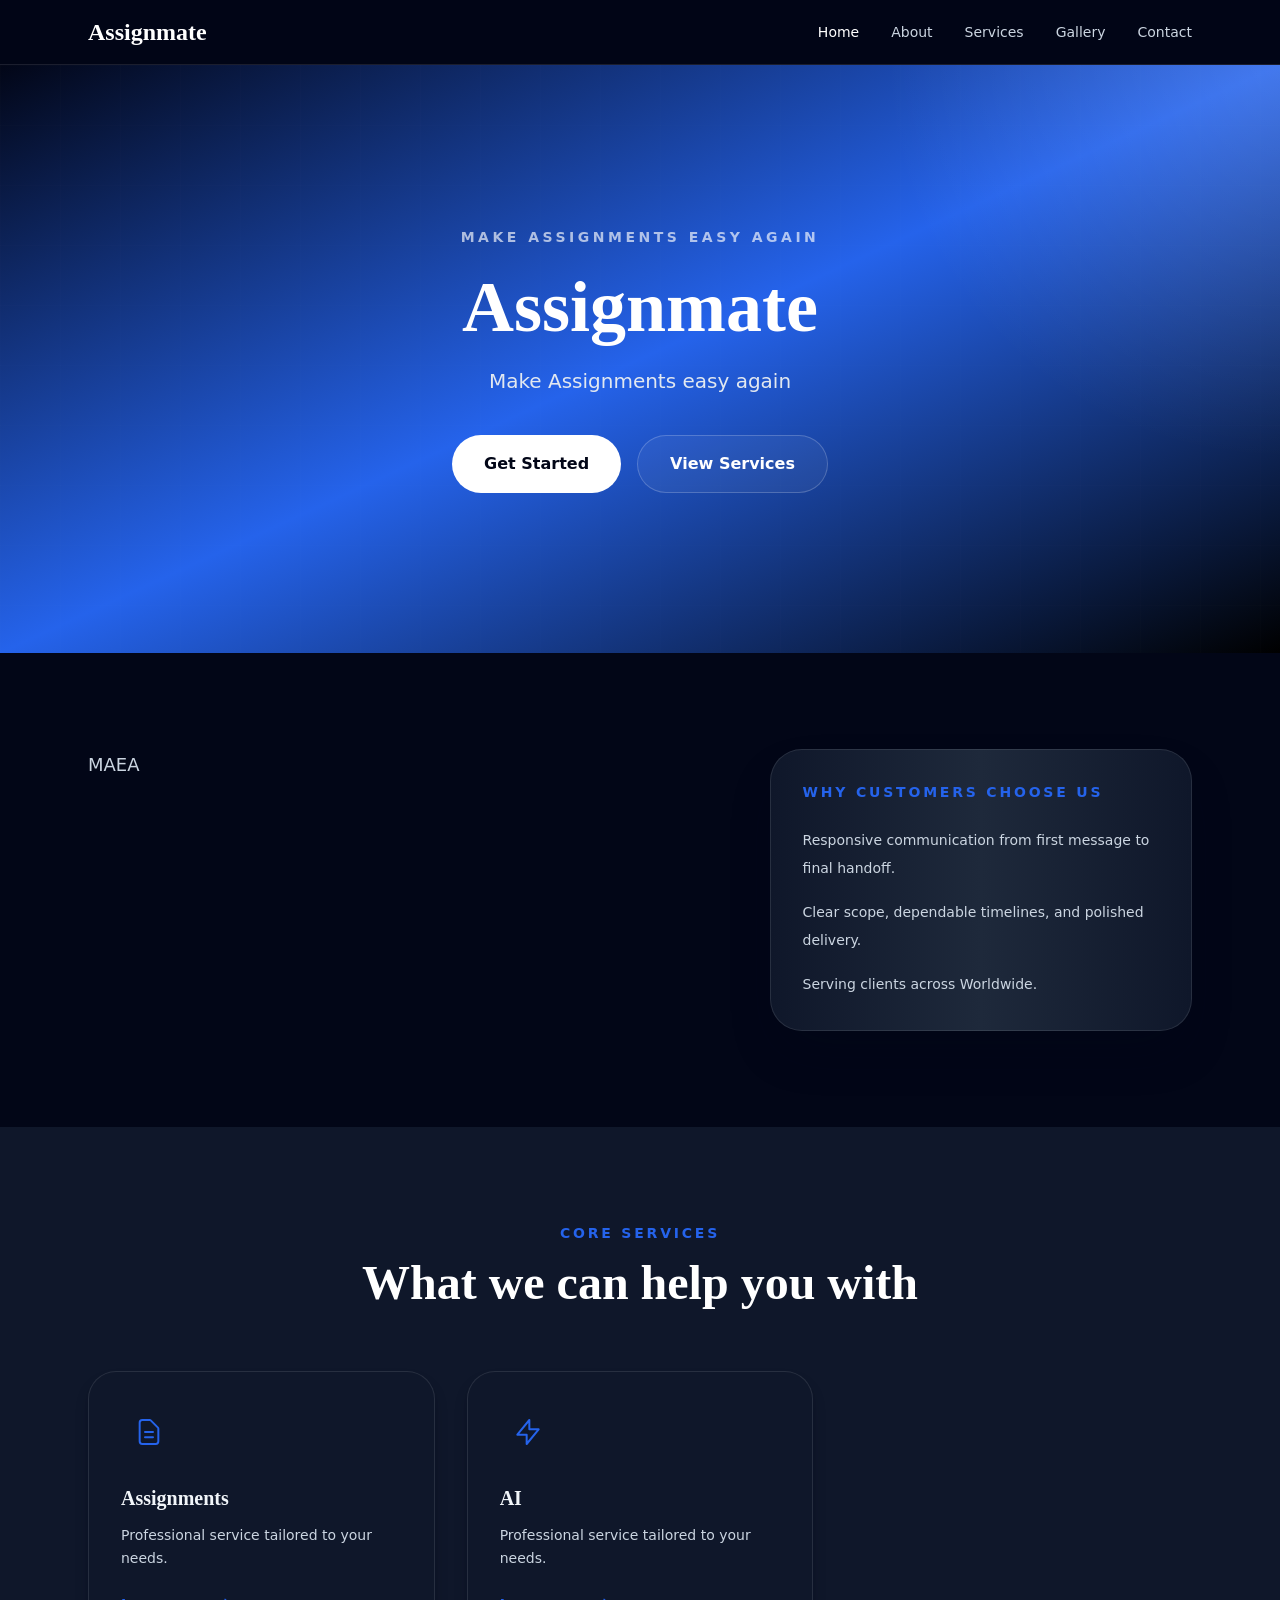
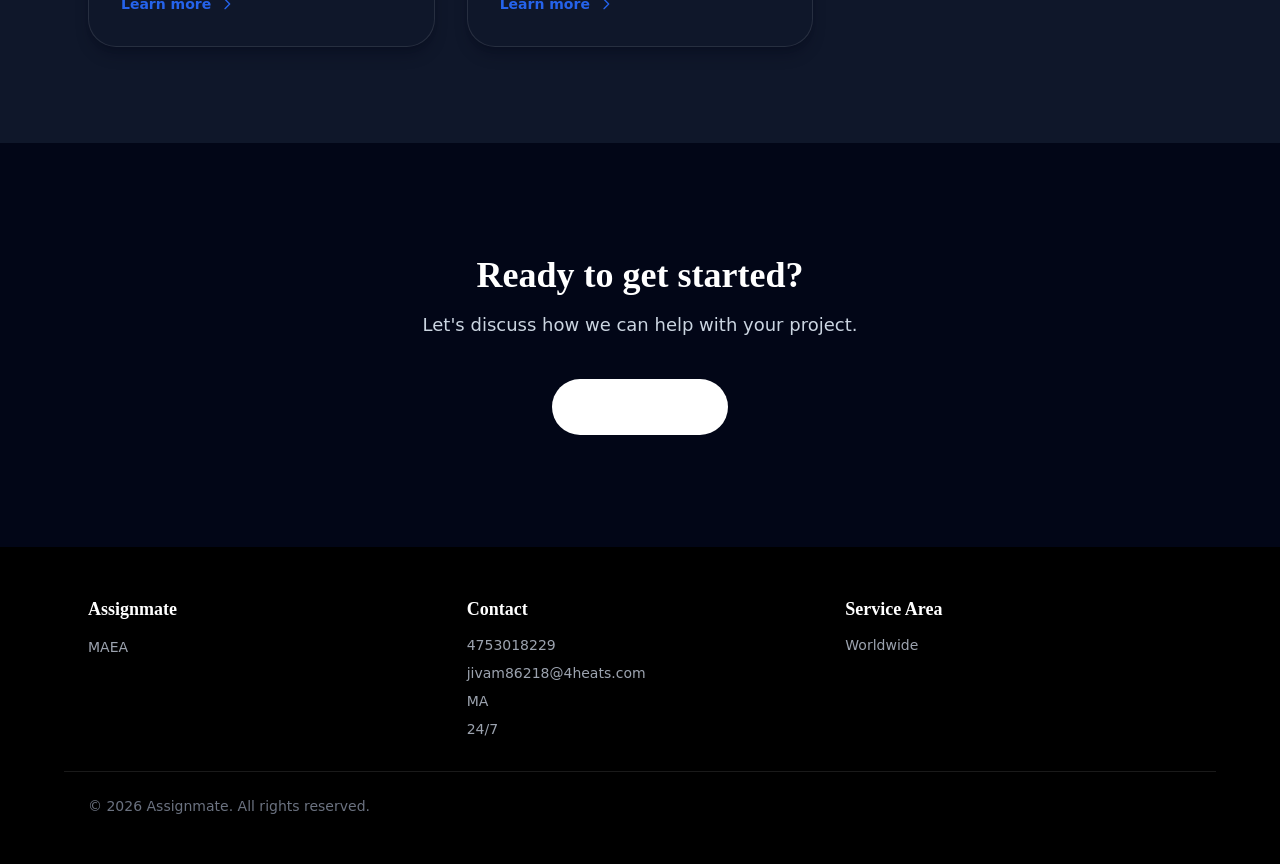
==== commit 4e834ed6: "Deploy site from 5Pages" ====
--- a/index.html
+++ b/index.html
@@ -1,10 +1,15 @@
-<!DOCTYPE html><html lang="en" data-astro-cid-37fxchfa style="--primaryColor: #2563eb;--secondaryColor: #f59e0b;--displayFont: 'Space Grotesk', 'Inter', sans-serif;--bodyFont: 'Inter', system-ui, sans-serif;"> <head><!-- Primary Meta Tags --><meta charset="utf-8"><meta name="viewport" content="width=device-width, initial-scale=1"><title>Assignmate | Professional Assignment Help Worldwide</title><meta name="description" content="Get expert assignment help from Assignmate. Fast turnaround, quality guaranteed, 24/7 support for students worldwide."><meta name="author" content="Assignmate"><meta name="robots" content="index, follow"><link rel="canonical" href="https://example.com/"><link rel="preconnect" href="https://fonts.googleapis.com"><link rel="preconnect" href="https://fonts.gstatic.com" crossorigin><link href="https://fonts.googleapis.com/css2?family=Inter:wght@400;500;600;700;800&family=Playfair+Display:wght@600;700&family=Cormorant+Garamond:wght@500;600;700&family=DM+Serif+Display:ital@0;1&family=Space+Grotesk:wght@500;700&family=Source+Sans+3:wght@400;500;600;700&display=swap" rel="stylesheet"><!-- Security & Anti-Phishing --><meta http-equiv="X-Frame-Options" content="SAMEORIGIN"><meta http-equiv="X-Content-Type-Options" content="nosniff"><meta http-equiv="X-XSS-Protection" content="1; mode=block"><meta name="referrer" content="strict-origin-when-cross-origin"><meta http-equiv="Content-Security-Policy" content="default-src 'self'; script-src 'self' https://unpkg.com https://cdnjs.cloudflare.com; style-src 'self' 'unsafe-inline' https://fonts.googleapis.com; font-src 'self' https://fonts.gstatic.com; img-src 'self' data: https:; connect-src 'self'; frame-src 'self' https://unpkg.com; base-uri 'self'; form-action 'self'; frame-ancestors 'self'; object-src 'none'"><!-- Open Graph / Facebook --><meta property="og:type" content="website"><meta property="og:url" content="https://example.com/"><meta property="og:title" content="Assignmate | Professional Assignment Help Worldwide"><meta property="og:description" content="Get expert assignment help from Assignmate. Fast turnaround, quality guaranteed, 24/7 support for students worldwide."><meta property="og:site_name" content="Assignmate"><meta property="og:locale" content="en_US"><meta property="og:image" content=""><meta property="og:image:width" content="1200"><meta property="og:image:height" content="630"><meta property="og:image:alt" content="Assignmate | Professional Assignment Help Worldwide"><!-- Twitter --><meta name="twitter:card" content="summary_large_image"><meta name="twitter:url" content="https://example.com/"><meta name="twitter:title" content="Assignmate | Professional Assignment Help Worldwide"><meta name="twitter:description" content="Get expert assignment help from Assignmate. Fast turnaround, quality guaranteed, 24/7 support for students worldwide."><meta name="twitter:image" content=""><!-- Additional SEO --><meta name="geo.placename" content="MA"><!-- Structured Data (JSON-LD) --><script type="application/ld+json">{"@context":"https://schema.org","@type":"LocalBusiness","name":"Assignmate","description":"Make Assignments easy again","url":"https://example.com","telephone":"4753018229","email":"jivam86218@4heats.com","address":{"@type":"PostalAddress","streetAddress":"MA","addressLocality":"","addressRegion":"","postalCode":"","addressCountry":"US"},"openingHours":"24/7","sameAs":[]}</script><link rel="stylesheet" href="/_astro/about.DkKDilF9.css"></head> <body class="bg-slate-950 text-slate-100" data-astro-cid-37fxchfa style="--primaryColor: #2563eb;--secondaryColor: #f59e0b;--displayFont: 'Space Grotesk', 'Inter', sans-serif;--bodyFont: 'Inter', system-ui, sans-serif;"> <a href="#main-content" class="sr-only focus:not-sr-only focus:absolute focus:left-4 focus:top-4 focus:z-50 focus:rounded focus:bg-white focus:px-4 focus:py-2 focus:text-sm focus:font-semibold focus:text-gray-900 focus:shadow" data-astro-cid-37fxchfa style="--primaryColor: #2563eb;--secondaryColor: #f59e0b;--displayFont: 'Space Grotesk', 'Inter', sans-serif;--bodyFont: 'Inter', system-ui, sans-serif;">
+<!DOCTYPE html><html lang="en" data-astro-cid-37fxchfa style="--primaryColor: #2563eb;--secondaryColor: #f59e0b;--displayFont: 'Space Grotesk', 'Inter', sans-serif;--bodyFont: 'Inter', system-ui, sans-serif;"> <head><!-- Primary Meta Tags --><meta charset="utf-8"><meta name="viewport" content="width=device-width, initial-scale=1"><title>Assignmate | Education</title><meta name="description" content="MAEA"><meta name="author" content="Assignmate"><meta name="robots" content="index, follow"><link rel="canonical" href="https://example.com/"><link rel="preconnect" href="https://fonts.googleapis.com"><link rel="preconnect" href="https://fonts.gstatic.com" crossorigin><link href="https://fonts.googleapis.com/css2?family=Inter:wght@400;500;600;700;800&family=Playfair+Display:wght@600;700&family=Cormorant+Garamond:wght@500;600;700&family=DM+Serif+Display:ital@0;1&family=Space+Grotesk:wght@500;700&family=Source+Sans+3:wght@400;500;600;700&display=swap" rel="stylesheet"><!-- Security & Anti-Phishing --><meta http-equiv="X-Frame-Options" content="SAMEORIGIN"><meta http-equiv="X-Content-Type-Options" content="nosniff"><meta http-equiv="X-XSS-Protection" content="1; mode=block"><meta name="referrer" content="strict-origin-when-cross-origin"><meta http-equiv="Content-Security-Policy" content="default-src 'self'; script-src 'self' https://unpkg.com https://cdnjs.cloudflare.com; style-src 'self' 'unsafe-inline' https://fonts.googleapis.com; font-src 'self' https://fonts.gstatic.com; img-src 'self' data: https:; connect-src 'self'; frame-src 'self' https://unpkg.com; base-uri 'self'; form-action 'self'; frame-ancestors 'self'; object-src 'none'"><!-- Open Graph / Facebook --><meta property="og:type" content="website"><meta property="og:url" content="https://example.com/"><meta property="og:title" content="Assignmate | Education"><meta property="og:description" content="MAEA"><meta property="og:site_name" content="Assignmate"><meta property="og:locale" content="en_US"><meta property="og:image" content=""><meta property="og:image:width" content="1200"><meta property="og:image:height" content="630"><meta property="og:image:alt" content="Assignmate | Education"><!-- Twitter --><meta name="twitter:card" content="summary_large_image"><meta name="twitter:url" content="https://example.com/"><meta name="twitter:title" content="Assignmate | Education"><meta name="twitter:description" content="MAEA"><meta name="twitter:image" content=""><!-- Additional SEO --><meta name="geo.placename" content="MA"><!-- Structured Data (JSON-LD) --><script type="application/ld+json">{"@context":"https://schema.org","@type":"LocalBusiness","name":"Assignmate","description":"Make Assignments easy again","url":"https://example.com","telephone":"4753018229","email":"jivam86218@4heats.com","address":{"@type":"PostalAddress","streetAddress":"MA","addressLocality":"","addressRegion":"","postalCode":"","addressCountry":"US"},"openingHours":"24/7","sameAs":[]}</script><link rel="stylesheet" href="/_astro/about.DGFoJ0zj.css"></head> <body class="bg-slate-950 text-slate-100" data-astro-cid-37fxchfa style="--primaryColor: #2563eb;--secondaryColor: #f59e0b;--displayFont: 'Space Grotesk', 'Inter', sans-serif;--bodyFont: 'Inter', system-ui, sans-serif;"> <a href="#main-content" class="sr-only focus:not-sr-only focus:absolute focus:left-4 focus:top-4 focus:z-50 focus:rounded focus:bg-white focus:px-4 focus:py-2 focus:text-sm focus:font-semibold focus:text-gray-900 focus:shadow" data-astro-cid-37fxchfa style="--primaryColor: #2563eb;--secondaryColor: #f59e0b;--displayFont: 'Space Grotesk', 'Inter', sans-serif;--bodyFont: 'Inter', system-ui, sans-serif;">
 Skip to content
-</a> <header class="sticky top-0 z-40 border-b border-gray-200 backdrop-blur bg-slate-950/95 text-white border-white/10" data-astro-cid-37fxchfa style="--primaryColor: #2563eb;--secondaryColor: #f59e0b;--displayFont: 'Space Grotesk', 'Inter', sans-serif;--bodyFont: 'Inter', system-ui, sans-serif;"> <nav class="mx-auto flex max-w-6xl items-center justify-between px-6 py-4" aria-label="Main navigation" data-astro-cid-37fxchfa style="--primaryColor: #2563eb;--secondaryColor: #f59e0b;--displayFont: 'Space Grotesk', 'Inter', sans-serif;--bodyFont: 'Inter', system-ui, sans-serif;"> <a href="/" class="font-heading text-2xl font-bold text-white" data-astro-cid-37fxchfa style="--primaryColor: #2563eb;--secondaryColor: #f59e0b;--displayFont: 'Space Grotesk', 'Inter', sans-serif;--bodyFont: 'Inter', system-ui, sans-serif;">Assignmate</a> <div class="hidden items-center gap-8 md:flex" data-astro-cid-37fxchfa style="--primaryColor: #2563eb;--secondaryColor: #f59e0b;--displayFont: 'Space Grotesk', 'Inter', sans-serif;--bodyFont: 'Inter', system-ui, sans-serif;"> <a href="/" class="text-sm font-medium transition-colors hover:text-primary text-white" data-astro-cid-37fxchfa style="--primaryColor: #2563eb;--secondaryColor: #f59e0b;--displayFont: 'Space Grotesk', 'Inter', sans-serif;--bodyFont: 'Inter', system-ui, sans-serif;"> Home </a><a href="/about" class="text-sm font-medium transition-colors hover:text-primary text-slate-300" data-astro-cid-37fxchfa style="--primaryColor: #2563eb;--secondaryColor: #f59e0b;--displayFont: 'Space Grotesk', 'Inter', sans-serif;--bodyFont: 'Inter', system-ui, sans-serif;"> About </a><a href="/services" class="text-sm font-medium transition-colors hover:text-primary text-slate-300" data-astro-cid-37fxchfa style="--primaryColor: #2563eb;--secondaryColor: #f59e0b;--displayFont: 'Space Grotesk', 'Inter', sans-serif;--bodyFont: 'Inter', system-ui, sans-serif;"> Services </a><a href="/gallery" class="text-sm font-medium transition-colors hover:text-primary text-slate-300" data-astro-cid-37fxchfa style="--primaryColor: #2563eb;--secondaryColor: #f59e0b;--displayFont: 'Space Grotesk', 'Inter', sans-serif;--bodyFont: 'Inter', system-ui, sans-serif;"> Gallery </a><a href="/contact" class="text-sm font-medium transition-colors hover:text-primary text-slate-300" data-astro-cid-37fxchfa style="--primaryColor: #2563eb;--secondaryColor: #f59e0b;--displayFont: 'Space Grotesk', 'Inter', sans-serif;--bodyFont: 'Inter', system-ui, sans-serif;"> Contact </a> </div> <details class="relative md:hidden" data-astro-cid-37fxchfa style="--primaryColor: #2563eb;--secondaryColor: #f59e0b;--displayFont: 'Space Grotesk', 'Inter', sans-serif;--bodyFont: 'Inter', system-ui, sans-serif;"> <summary class="list-none cursor-pointer rounded p-2 text-gray-700 focus:outline-none focus:ring-2 focus:ring-primary focus:ring-offset-2" aria-label="Open mobile navigation" data-astro-cid-37fxchfa style="--primaryColor: #2563eb;--secondaryColor: #f59e0b;--displayFont: 'Space Grotesk', 'Inter', sans-serif;--bodyFont: 'Inter', system-ui, sans-serif;"> <svg class="h-6 w-6" fill="none" stroke="currentColor" viewBox="0 0 24 24" aria-hidden="true" data-astro-cid-37fxchfa style="--primaryColor: #2563eb;--secondaryColor: #f59e0b;--displayFont: 'Space Grotesk', 'Inter', sans-serif;--bodyFont: 'Inter', system-ui, sans-serif;"> <path stroke-linecap="round" stroke-linejoin="round" stroke-width="2" d="M4 6h16M4 12h16M4 18h16" data-astro-cid-37fxchfa style="--primaryColor: #2563eb;--secondaryColor: #f59e0b;--displayFont: 'Space Grotesk', 'Inter', sans-serif;--bodyFont: 'Inter', system-ui, sans-serif;"></path> </svg> </summary> <div class="absolute right-0 mt-3 min-w-48 rounded-xl border p-3 shadow-lg border-white/10 bg-slate-900" data-astro-cid-37fxchfa style="--primaryColor: #2563eb;--secondaryColor: #f59e0b;--displayFont: 'Space Grotesk', 'Inter', sans-serif;--bodyFont: 'Inter', system-ui, sans-serif;"> <a href="/" class="block rounded-lg px-3 py-2 text-sm font-medium transition-colors hover:bg-gray-50 hover:text-primary bg-white/10 text-white" data-astro-cid-37fxchfa style="--primaryColor: #2563eb;--secondaryColor: #f59e0b;--displayFont: 'Space Grotesk', 'Inter', sans-serif;--bodyFont: 'Inter', system-ui, sans-serif;"> Home </a><a href="/about" class="block rounded-lg px-3 py-2 text-sm font-medium transition-colors hover:bg-gray-50 hover:text-primary text-slate-300 hover:bg-white/5" data-astro-cid-37fxchfa style="--primaryColor: #2563eb;--secondaryColor: #f59e0b;--displayFont: 'Space Grotesk', 'Inter', sans-serif;--bodyFont: 'Inter', system-ui, sans-serif;"> About </a><a href="/services" class="block rounded-lg px-3 py-2 text-sm font-medium transition-colors hover:bg-gray-50 hover:text-primary text-slate-300 hover:bg-white/5" data-astro-cid-37fxchfa style="--primaryColor: #2563eb;--secondaryColor: #f59e0b;--displayFont: 'Space Grotesk', 'Inter', sans-serif;--bodyFont: 'Inter', system-ui, sans-serif;"> Services </a><a href="/gallery" class="block rounded-lg px-3 py-2 text-sm font-medium transition-colors hover:bg-gray-50 hover:text-primary text-slate-300 hover:bg-white/5" data-astro-cid-37fxchfa style="--primaryColor: #2563eb;--secondaryColor: #f59e0b;--displayFont: 'Space Grotesk', 'Inter', sans-serif;--bodyFont: 'Inter', system-ui, sans-serif;"> Gallery </a><a href="/contact" class="block rounded-lg px-3 py-2 text-sm font-medium transition-colors hover:bg-gray-50 hover:text-primary text-slate-300 hover:bg-white/5" data-astro-cid-37fxchfa style="--primaryColor: #2563eb;--secondaryColor: #f59e0b;--displayFont: 'Space Grotesk', 'Inter', sans-serif;--bodyFont: 'Inter', system-ui, sans-serif;"> Contact </a> </div> </details> </nav> </header> <main id="main-content" data-astro-cid-37fxchfa style="--primaryColor: #2563eb;--secondaryColor: #f59e0b;--displayFont: 'Space Grotesk', 'Inter', sans-serif;--bodyFont: 'Inter', system-ui, sans-serif;">  <section class="relative overflow-hidden py-24 md:py-36 bg-gradient-to-br from-slate-950 via-primary to-black text-white"> <div class="absolute inset-0 bg-[radial-gradient(circle_at_top_right,_rgba(255,255,255,0.14),_transparent_28%)]"></div> <div class="absolute inset-0 opacity-30"> <div class="absolute left-1/4 top-1/4 h-64 w-64 rounded-full bg-primary/20 blur-3xl"></div> <div class="absolute bottom-1/4 right-1/4 h-96 w-96 rounded-full bg-secondary/10 blur-3xl"></div> </div> <div class="relative mx-auto max-w-6xl px-6"> <div class="grid items-center gap-12 lg:grid-cols-[1.3fr_0.7fr]"> <div> <p class="mb-5 text-sm font-bold uppercase tracking-[0.3em] text-white/65">Trusted Worldwide</p> <h1 class="font-heading text-5xl font-bold leading-tight tracking-tight md:text-6xl lg:text-7xl">Assignmate</h1> <p class="mt-6 max-w-2xl text-xl leading-8 md:text-2xl text-slate-200">Make Assignments Easy Again — Professional homework assistance for students worldwide.</p> <div class="mt-10 flex flex-wrap gap-5"> <a href="/contact" class="btn-primary inline-flex items-center gap-3 px-8 py-4 text-lg font-semibold rounded-full bg-white text-slate-950">
+</a> <header class="sticky top-0 z-40 border-b border-gray-200 backdrop-blur bg-slate-950/95 text-white border-white/10" data-astro-cid-37fxchfa style="--primaryColor: #2563eb;--secondaryColor: #f59e0b;--displayFont: 'Space Grotesk', 'Inter', sans-serif;--bodyFont: 'Inter', system-ui, sans-serif;"> <nav class="mx-auto flex max-w-6xl items-center justify-between px-6 py-4" aria-label="Main navigation" data-astro-cid-37fxchfa style="--primaryColor: #2563eb;--secondaryColor: #f59e0b;--displayFont: 'Space Grotesk', 'Inter', sans-serif;--bodyFont: 'Inter', system-ui, sans-serif;"> <a href="/" class="font-heading text-2xl font-bold text-white" data-astro-cid-37fxchfa style="--primaryColor: #2563eb;--secondaryColor: #f59e0b;--displayFont: 'Space Grotesk', 'Inter', sans-serif;--bodyFont: 'Inter', system-ui, sans-serif;">Assignmate</a> <div class="hidden items-center gap-8 md:flex" data-astro-cid-37fxchfa style="--primaryColor: #2563eb;--secondaryColor: #f59e0b;--displayFont: 'Space Grotesk', 'Inter', sans-serif;--bodyFont: 'Inter', system-ui, sans-serif;"> <a href="/" class="text-sm font-medium transition-colors hover:text-primary text-white" data-astro-cid-37fxchfa style="--primaryColor: #2563eb;--secondaryColor: #f59e0b;--displayFont: 'Space Grotesk', 'Inter', sans-serif;--bodyFont: 'Inter', system-ui, sans-serif;"> Home </a><a href="/about" class="text-sm font-medium transition-colors hover:text-primary text-slate-300" data-astro-cid-37fxchfa style="--primaryColor: #2563eb;--secondaryColor: #f59e0b;--displayFont: 'Space Grotesk', 'Inter', sans-serif;--bodyFont: 'Inter', system-ui, sans-serif;"> About </a><a href="/services" class="text-sm font-medium transition-colors hover:text-primary text-slate-300" data-astro-cid-37fxchfa style="--primaryColor: #2563eb;--secondaryColor: #f59e0b;--displayFont: 'Space Grotesk', 'Inter', sans-serif;--bodyFont: 'Inter', system-ui, sans-serif;"> Services </a><a href="/gallery" class="text-sm font-medium transition-colors hover:text-primary text-slate-300" data-astro-cid-37fxchfa style="--primaryColor: #2563eb;--secondaryColor: #f59e0b;--displayFont: 'Space Grotesk', 'Inter', sans-serif;--bodyFont: 'Inter', system-ui, sans-serif;"> Gallery </a><a href="/contact" class="text-sm font-medium transition-colors hover:text-primary text-slate-300" data-astro-cid-37fxchfa style="--primaryColor: #2563eb;--secondaryColor: #f59e0b;--displayFont: 'Space Grotesk', 'Inter', sans-serif;--bodyFont: 'Inter', system-ui, sans-serif;"> Contact </a> </div> <details class="relative md:hidden" data-astro-cid-37fxchfa style="--primaryColor: #2563eb;--secondaryColor: #f59e0b;--displayFont: 'Space Grotesk', 'Inter', sans-serif;--bodyFont: 'Inter', system-ui, sans-serif;"> <summary class="list-none cursor-pointer rounded p-2 text-gray-700 focus:outline-none focus:ring-2 focus:ring-primary focus:ring-offset-2" aria-label="Open mobile navigation" data-astro-cid-37fxchfa style="--primaryColor: #2563eb;--secondaryColor: #f59e0b;--displayFont: 'Space Grotesk', 'Inter', sans-serif;--bodyFont: 'Inter', system-ui, sans-serif;"> <svg class="h-6 w-6" fill="none" stroke="currentColor" viewBox="0 0 24 24" aria-hidden="true" data-astro-cid-37fxchfa style="--primaryColor: #2563eb;--secondaryColor: #f59e0b;--displayFont: 'Space Grotesk', 'Inter', sans-serif;--bodyFont: 'Inter', system-ui, sans-serif;"> <path stroke-linecap="round" stroke-linejoin="round" stroke-width="2" d="M4 6h16M4 12h16M4 18h16" data-astro-cid-37fxchfa style="--primaryColor: #2563eb;--secondaryColor: #f59e0b;--displayFont: 'Space Grotesk', 'Inter', sans-serif;--bodyFont: 'Inter', system-ui, sans-serif;"></path> </svg> </summary> <div class="absolute right-0 mt-3 min-w-48 rounded-xl border p-3 shadow-lg border-white/10 bg-slate-900" data-astro-cid-37fxchfa style="--primaryColor: #2563eb;--secondaryColor: #f59e0b;--displayFont: 'Space Grotesk', 'Inter', sans-serif;--bodyFont: 'Inter', system-ui, sans-serif;"> <a href="/" class="block rounded-lg px-3 py-2 text-sm font-medium transition-colors hover:bg-gray-50 hover:text-primary bg-white/10 text-white" data-astro-cid-37fxchfa style="--primaryColor: #2563eb;--secondaryColor: #f59e0b;--displayFont: 'Space Grotesk', 'Inter', sans-serif;--bodyFont: 'Inter', system-ui, sans-serif;"> Home </a><a href="/about" class="block rounded-lg px-3 py-2 text-sm font-medium transition-colors hover:bg-gray-50 hover:text-primary text-slate-300 hover:bg-white/5" data-astro-cid-37fxchfa style="--primaryColor: #2563eb;--secondaryColor: #f59e0b;--displayFont: 'Space Grotesk', 'Inter', sans-serif;--bodyFont: 'Inter', system-ui, sans-serif;"> About </a><a href="/services" class="block rounded-lg px-3 py-2 text-sm font-medium transition-colors hover:bg-gray-50 hover:text-primary text-slate-300 hover:bg-white/5" data-astro-cid-37fxchfa style="--primaryColor: #2563eb;--secondaryColor: #f59e0b;--displayFont: 'Space Grotesk', 'Inter', sans-serif;--bodyFont: 'Inter', system-ui, sans-serif;"> Services </a><a href="/gallery" class="block rounded-lg px-3 py-2 text-sm font-medium transition-colors hover:bg-gray-50 hover:text-primary text-slate-300 hover:bg-white/5" data-astro-cid-37fxchfa style="--primaryColor: #2563eb;--secondaryColor: #f59e0b;--displayFont: 'Space Grotesk', 'Inter', sans-serif;--bodyFont: 'Inter', system-ui, sans-serif;"> Gallery </a><a href="/contact" class="block rounded-lg px-3 py-2 text-sm font-medium transition-colors hover:bg-gray-50 hover:text-primary text-slate-300 hover:bg-white/5" data-astro-cid-37fxchfa style="--primaryColor: #2563eb;--secondaryColor: #f59e0b;--displayFont: 'Space Grotesk', 'Inter', sans-serif;--bodyFont: 'Inter', system-ui, sans-serif;"> Contact </a> </div> </details> </nav> </header> <main id="main-content" data-astro-cid-37fxchfa style="--primaryColor: #2563eb;--secondaryColor: #f59e0b;--displayFont: 'Space Grotesk', 'Inter', sans-serif;--bodyFont: 'Inter', system-ui, sans-serif;">  <section class="relative overflow-hidden py-20 md:py-32 lg:py-40 bg-gradient-to-br from-slate-950 via-primary to-black text-white"> <div class="absolute inset-0 bg-[radial-gradient(circle_at_top_right,_rgba(255,255,255,0.14),_transparent_28%)]"></div> <div class="absolute inset-0 opacity-30"> <svg class="h-full w-full" preserveAspectRatio="none"> <defs> <pattern id="grid" width="60" height="60" patternUnits="userSpaceOnUse"> <path d="M 60 0 L 0 0 0 60" fill="none" stroke="rgba(255,255,255,0.05)" stroke-width="1"></path> </pattern> </defs> <rect width="100%" height="100%" fill="url(#grid)"></rect> </svg> </div> <div class="relative mx-auto max-w-6xl px-6"> <div class="mx-auto max-w-4xl text-center"> <span class="inline-block text-sm font-semibold uppercase tracking-[0.25em] mb-6 text-white/65"> Make Assignments easy again </span> <h1 class="font-heading text-5xl font-bold leading-[1.1] md:text-6xl lg:text-7xl text-white"> Assignmate </h1> <p class="mx-auto mt-6 max-w-2xl text-lg md:text-xl text-slate-200"> Make Assignments easy again </p> <div class="mt-10 flex flex-col gap-4 sm:flex-row sm:justify-center"> <a href="/contact" class="inline-flex items-center justify-center rounded-full px-8 py-4 text-base font-semibold transition-all hover:scale-105 rounded-full bg-white text-slate-950">
 Get Started
-<svg class="h-5 w-5" fill="none" stroke="currentColor" viewBox="0 0 24 24"><path stroke-linecap="round" stroke-linejoin="round" stroke-width="2" d="M17 8l4 4m0 0l-4 4m4-4H3"></path></svg> </a> <a href="/services" class="btn-secondary inline-flex items-center gap-3 px-8 py-4 text-lg font-medium rounded-full border border-white/20 bg-white/5 text-white">
+</a> <a href="/services" class="inline-flex items-center justify-center rounded-full px-8 py-4 text-base font-semibold transition-all hover:scale-105 rounded-full border border-white/20 bg-white/5 text-white">
 View Services
-</a> </div> </div> <div> <div class="flex min-h-[28rem] items-center justify-center rounded-3xl border border-white/10 bg-white/5 p-10 text-center shadow-2xl shadow-black/40 rounded-[2rem] border border-white/10 bg-white/5 p-10 text-slate-200 shadow-2xl shadow-black/40"> <div> <div class="mb-6 inline-flex h-20 w-20 items-center justify-center rounded-full bg-primary text-4xl text-white">&#9997;</div> <p class="font-heading text-3xl font-bold">Make Assignments Easy Again</p> <p class="mt-4 text-lg leading-7 text-white/65">Professional assignment assistance for students worldwide.</p> </div> </div> </div> </div> </div> </section> <section class="border-b border-white/10 bg-slate-950 py-16 md:py-20 py-16 md:py-24"> <div class="mx-auto max-w-6xl px-6"> <div class="grid gap-8 md:grid-cols-3"> <div class="text-center"> <p class="font-heading text-5xl font-bold text-white md:text-6xl">500+</p> <p class="mt-3 text-lg font-medium text-slate-300">Assignments Completed</p> </div> <div class="text-center"> <p class="font-heading text-5xl font-bold text-white md:text-6xl">98%</p> <p class="mt-3 text-lg font-medium text-slate-300">Satisfaction Rate</p> </div> <div class="text-center"> <p class="font-heading text-5xl font-bold text-white md:text-6xl">24/7</p> <p class="mt-3 text-lg font-medium text-slate-300">Support Available</p> </div> </div> </div> </section> <section class="py-20 md:py-28 py-16 md:py-24"> <div class="mx-auto max-w-6xl px-6"> <div class="grid gap-12 lg:grid-cols-[1.2fr_0.8fr]"> <div class="prose max-w-none text-lg leading-8 text-slate-300"> <p>We help students worldwide achieve academic success with professional assignment assistance. Whether you’re struggling with a complex research paper, a challenging math problem, or a time-sensitive project, our expert team is here to help you succeed.</p>
-<p>At Assignmate, we understand the pressure students face. Deadlines, complex topics, and multiple courses can overwhelm even the most dedicated students. That’s why we offer comprehensive assignment support tailored to your specific needs.</p> </div> <aside class="rounded-2xl border border-white/10 bg-slate-900/50 p-8 bg-gradient-to-r from-slate-900 via-slate-800 to-slate-900"> <p class="text-sm font-bold uppercase tracking-[0.2em] text-primary">Why Choose Assignmate</p> <ul class="mt-6 space-y-5 text-base leading-7 text-slate-300"> <li class="flex items-start gap-3"> <svg class="mt-1 h-5 w-5 flex-shrink-0 text-primary" fill="currentColor" viewBox="0 0 20 20"><path fill-rule="evenodd" d="M10 18a8 8 0 100-16 8 8 0 000 16zm3.707-9.293a1 1 0 00-1.414-1.414L9 10.586 7.707 9.293a1 1 0 00-1.414 1.414l2 2a1 1 0 001.414 0l4-4z" clip-rule="evenodd"></path></svg> <span>Fast turnaround times that meet your deadlines</span> </li> <li class="flex items-start gap-3"> <svg class="mt-1 h-5 w-5 flex-shrink-0 text-primary" fill="currentColor" viewBox="0 0 20 20"><path fill-rule="evenodd" d="M10 18a8 8 0 100-16 8 8 0 000 16zm3.707-9.293a1 1 0 00-1.414-1.414L9 10.586 7.707 9.293a1 1 0 00-1.414 1.414l2 2a1 1 0 001.414 0l4-4z" clip-rule="evenodd"></path></svg> <span>Expert assistance across all subjects</span> </li> <li class="flex items-start gap-3"> <svg class="mt-1 h-5 w-5 flex-shrink-0 text-primary" fill="currentColor" viewBox="0 0 20 20"><path fill-rule="evenodd" d="M10 18a8 8 0 100-16 8 8 0 000 16zm3.707-9.293a1 1 0 00-1.414-1.414L9 10.586 7.707 9.293a1 1 0 00-1.414 1.414l2 2a1 1 0 001.414 0l4-4z" clip-rule="evenodd"></path></svg> <span>Plagiarism-free, quality guaranteed work</span> </li> <li class="flex items-start gap-3"> <svg class="mt-1 h-5 w-5 flex-shrink-0 text-primary" fill="currentColor" viewBox="0 0 20 20"><path fill-rule="evenodd" d="M10 18a8 8 0 100-16 8 8 0 000 16zm3.707-9.293a1 1 0 00-1.414-1.414L9 10.586 7.707 9.293a1 1 0 00-1.414 1.414l2 2a1 1 0 001.414 0l4-4z" clip-rule="evenodd"></path></svg> <span>24/7 support for urgent needs</span> </li> </ul> </aside> </div> </div> </section> <section class="bg-slate-900 py-20 md:py-28 bg-slate-900 py-16 md:py-24"> <div class="mx-auto max-w-6xl px-6"> <div class="mx-auto mb-14 max-w-2xl text-center"> <p class="text-sm font-bold uppercase tracking-[0.2em] text-primary">Core Services</p> <h2 class="mt-4 font-heading text-4xl font-bold tracking-tight text-white">What We Can Help You With</h2> </div> <div class="grid gap-6 md:grid-cols-2 xl:grid-cols-3"> <article class="group relative overflow-hidden rounded-2xl border border-white/10 bg-slate-900/80 p-8 shadow-xl shadow-black/20 transition-all duration-300 hover:-translate-y-2 hover:border-primary/50 rounded-[1.75rem] border border-white/10 bg-slate-900 p-6 shadow-lg shadow-slate-950/30 transition-transform hover:-translate-y-1 hover:shadow-xl"> <div class="absolute inset-0 bg-gradient-to-br from-primary/5 via-transparent to-transparent opacity-0 transition-opacity duration-300 group-hover:opacity-100"></div> <div class="relative"> <div class="mb-6 flex h-14 w-14 items-center justify-center rounded-xl text-2xl bg-primary bg-white/10 text-white">&#9997;</div> <h3 class="font-heading text-2xl font-bold tracking-tight text-slate-100">Assignments</h3> <p class="mt-4 text-base leading-7 text-slate-300">Professional service tailored to your needs.</p> <div class="mt-6 flex items-center gap-2 text-sm font-medium text-primary opacity-0 transition-opacity duration-300 group-hover:opacity-100"> <span>Learn more</span> <svg class="h-4 w-4" fill="none" stroke="currentColor" viewBox="0 0 24 24"><path stroke-linecap="round" stroke-linejoin="round" stroke-width="2" d="M17 8l4 4m0 0l-4 4m4-4H3"></path></svg> </div> </div> </article><article class="group relative overflow-hidden rounded-2xl border border-white/10 bg-slate-900/80 p-8 shadow-xl shadow-black/20 transition-all duration-300 hover:-translate-y-2 hover:border-primary/50 rounded-[1.75rem] border border-white/10 bg-slate-900 p-6 shadow-lg shadow-slate-950/30 transition-transform hover:-translate-y-1 hover:shadow-xl"> <div class="absolute inset-0 bg-gradient-to-br from-primary/5 via-transparent to-transparent opacity-0 transition-opacity duration-300 group-hover:opacity-100"></div> <div class="relative"> <div class="mb-6 flex h-14 w-14 items-center justify-center rounded-xl text-2xl bg-secondary bg-white/10 text-white">&#9881;</div> <h3 class="font-heading text-2xl font-bold tracking-tight text-slate-100">AI</h3> <p class="mt-4 text-base leading-7 text-slate-300">Professional service tailored to your needs.</p> <div class="mt-6 flex items-center gap-2 text-sm font-medium text-primary opacity-0 transition-opacity duration-300 group-hover:opacity-100"> <span>Learn more</span> <svg class="h-4 w-4" fill="none" stroke="currentColor" viewBox="0 0 24 24"><path stroke-linecap="round" stroke-linejoin="round" stroke-width="2" d="M17 8l4 4m0 0l-4 4m4-4H3"></path></svg> </div> </div> </article> </div> </div> </section> <section class="relative overflow-hidden bg-gradient-to-r from-primary via-primary to-blue-600 py-20 text-white"> <div class="absolute inset-0 bg-[radial-gradient(circle_at_top_right,_rgba(255,255,255,0.15),_transparent_40%)]"></div> <div class="relative mx-auto max-w-4xl px-6 text-center"> <h2 class="font-heading text-4xl font-bold leading-tight md:text-5xl">Ready to Get Started?</h2> <p class="mt-5 text-xl leading-8 text-white/90">Let&#39;s discuss how we can help you complete your assignments successfully.</p> <div class="mt-10"> <a href="/contact" class="inline-flex items-center gap-3 rounded-full bg-white px-10 py-4 text-lg font-bold text-primary shadow-xl transition-all hover:scale-105 hover:shadow-2xl"> Contact Us Today <svg class="h-5 w-5" fill="none" stroke="currentColor" viewBox="0 0 24 24"><path stroke-linecap="round" stroke-linejoin="round" stroke-width="2" d="M17 8l4 4m0 0l-4 4m4-4H3"></path></svg> </a> </div> </div> </section>  </main> <footer class="bg-black text-slate-300 py-12" data-astro-cid-37fxchfa style="--primaryColor: #2563eb;--secondaryColor: #f59e0b;--displayFont: 'Space Grotesk', 'Inter', sans-serif;--bodyFont: 'Inter', system-ui, sans-serif;"> <div class="mx-auto grid max-w-6xl gap-8 px-6 md:grid-cols-3" data-astro-cid-37fxchfa style="--primaryColor: #2563eb;--secondaryColor: #f59e0b;--displayFont: 'Space Grotesk', 'Inter', sans-serif;--bodyFont: 'Inter', system-ui, sans-serif;"> <div data-astro-cid-37fxchfa style="--primaryColor: #2563eb;--secondaryColor: #f59e0b;--displayFont: 'Space Grotesk', 'Inter', sans-serif;--bodyFont: 'Inter', system-ui, sans-serif;"> <h2 class="font-heading text-lg font-semibold text-white" data-astro-cid-37fxchfa style="--primaryColor: #2563eb;--secondaryColor: #f59e0b;--displayFont: 'Space Grotesk', 'Inter', sans-serif;--bodyFont: 'Inter', system-ui, sans-serif;">Assignmate</h2> <p class="mt-3 text-sm leading-6 text-gray-400" data-astro-cid-37fxchfa style="--primaryColor: #2563eb;--secondaryColor: #f59e0b;--displayFont: 'Space Grotesk', 'Inter', sans-serif;--bodyFont: 'Inter', system-ui, sans-serif;">MAEA</p> </div> <div data-astro-cid-37fxchfa style="--primaryColor: #2563eb;--secondaryColor: #f59e0b;--displayFont: 'Space Grotesk', 'Inter', sans-serif;--bodyFont: 'Inter', system-ui, sans-serif;"> <h2 class="font-heading text-lg font-semibold text-white" data-astro-cid-37fxchfa style="--primaryColor: #2563eb;--secondaryColor: #f59e0b;--displayFont: 'Space Grotesk', 'Inter', sans-serif;--bodyFont: 'Inter', system-ui, sans-serif;">Contact</h2> <div class="mt-3 space-y-2 text-sm text-gray-400" data-astro-cid-37fxchfa style="--primaryColor: #2563eb;--secondaryColor: #f59e0b;--displayFont: 'Space Grotesk', 'Inter', sans-serif;--bodyFont: 'Inter', system-ui, sans-serif;"> <p data-astro-cid-37fxchfa style="--primaryColor: #2563eb;--secondaryColor: #f59e0b;--displayFont: 'Space Grotesk', 'Inter', sans-serif;--bodyFont: 'Inter', system-ui, sans-serif;">4753018229</p> <p data-astro-cid-37fxchfa style="--primaryColor: #2563eb;--secondaryColor: #f59e0b;--displayFont: 'Space Grotesk', 'Inter', sans-serif;--bodyFont: 'Inter', system-ui, sans-serif;">jivam86218@4heats.com</p> <p data-astro-cid-37fxchfa style="--primaryColor: #2563eb;--secondaryColor: #f59e0b;--displayFont: 'Space Grotesk', 'Inter', sans-serif;--bodyFont: 'Inter', system-ui, sans-serif;">MA</p> <p data-astro-cid-37fxchfa style="--primaryColor: #2563eb;--secondaryColor: #f59e0b;--displayFont: 'Space Grotesk', 'Inter', sans-serif;--bodyFont: 'Inter', system-ui, sans-serif;">24/7</p> </div> </div> <div data-astro-cid-37fxchfa style="--primaryColor: #2563eb;--secondaryColor: #f59e0b;--displayFont: 'Space Grotesk', 'Inter', sans-serif;--bodyFont: 'Inter', system-ui, sans-serif;"> <h2 class="font-heading text-lg font-semibold text-white" data-astro-cid-37fxchfa style="--primaryColor: #2563eb;--secondaryColor: #f59e0b;--displayFont: 'Space Grotesk', 'Inter', sans-serif;--bodyFont: 'Inter', system-ui, sans-serif;">Service Area</h2> <p class="mt-3 text-sm text-gray-400" data-astro-cid-37fxchfa style="--primaryColor: #2563eb;--secondaryColor: #f59e0b;--displayFont: 'Space Grotesk', 'Inter', sans-serif;--bodyFont: 'Inter', system-ui, sans-serif;">Worldwide</p> <div class="mt-4 flex flex-wrap gap-3" data-astro-cid-37fxchfa style="--primaryColor: #2563eb;--secondaryColor: #f59e0b;--displayFont: 'Space Grotesk', 'Inter', sans-serif;--bodyFont: 'Inter', system-ui, sans-serif;">  </div> </div> </div> <div class="mx-auto mt-8 max-w-6xl border-t border-white/10 px-6 pt-6 text-sm text-gray-500" data-astro-cid-37fxchfa style="--primaryColor: #2563eb;--secondaryColor: #f59e0b;--displayFont: 'Space Grotesk', 'Inter', sans-serif;--bodyFont: 'Inter', system-ui, sans-serif;">
+</a> </div> </div>  </div> </section> <section class="py-16 md:py-24"> <div class="mx-auto max-w-6xl px-6"> <div class="grid gap-12 lg:grid-cols-[1.2fr_0.8fr]"> <div class="prose max-w-none text-lg leading-8 text-slate-300"> <p>MAEA</p> </div> <aside class="rounded-[2rem] border border-white/10 bg-slate-900 p-8 shadow-2xl shadow-slate-950/30 bg-gradient-to-r from-slate-900 via-slate-800 to-slate-900"> <p class="text-sm font-semibold uppercase tracking-[0.2em] text-primary">Why customers choose us</p> <ul class="mt-6 space-y-4 text-sm leading-7 text-slate-300"> <li>Responsive communication from first message to final handoff.</li> <li>Clear scope, dependable timelines, and polished delivery.</li> <li>Serving clients across Worldwide.</li> </ul> </aside> </div> </div> </section> <section class="bg-slate-900 py-16 md:py-24"> <div class="mx-auto max-w-6xl px-6"> <div class="mx-auto mb-16 max-w-2xl text-center"> <p class="text-sm font-semibold uppercase tracking-[0.2em] text-primary">Core services</p> <h2 class="mt-4 font-heading text-4xl font-bold md:text-5xl text-white">What we can help you with</h2> </div> <div class="grid gap-8 md:grid-cols-2 xl:grid-cols-3"> <article class="group relative flex flex-col rounded-[1.75rem] border border-white/10 bg-slate-900 p-8 transition-all hover:-translate-y-1 hover:shadow-xl hover:shadow-primary/10 rounded-[1.75rem] border border-white/10 bg-slate-900 p-6 shadow-lg shadow-slate-950/30 transition-transform hover:-translate-y-1 hover:shadow-xl"> <div class="mb-6 inline-flex h-14 w-14 items-center justify-center rounded-2xl bg-primary/20 text-primary"> <svg class="w-8 h-8" fill="none" stroke="currentColor" viewBox="0 0 24 24"><path stroke-linecap="round" stroke-linejoin="round" stroke-width="1.5" d="M9 12h6m-6 4h6m2 5H7a2 2 0 01-2-2V5a2 2 0 012-2h5.586a1 1 0 01.707.293l5.414 5.414a1 1 0 01.293.707V19a2 2 0 01-2 2z"/></svg> </div> <h3 class="font-heading text-xl font-bold text-slate-100"> Assignments </h3> <p class="mt-3 text-sm leading-relaxed text-slate-300"> Professional service tailored to your needs. </p> <a href="/services" class="mt-6 inline-flex items-center text-sm font-semibold text-primary transition-colors group-hover:text-white">
+Learn more
+<svg class="ml-2 h-4 w-4 transition-transform group-hover:translate-x-1" fill="none" stroke="currentColor" viewBox="0 0 24 24"> <path stroke-linecap="round" stroke-linejoin="round" stroke-width="2" d="M9 5l7 7-7 7"></path> </svg> </a> </article><article class="group relative flex flex-col rounded-[1.75rem] border border-white/10 bg-slate-900 p-8 transition-all hover:-translate-y-1 hover:shadow-xl hover:shadow-primary/10 rounded-[1.75rem] border border-white/10 bg-slate-900 p-6 shadow-lg shadow-slate-950/30 transition-transform hover:-translate-y-1 hover:shadow-xl"> <div class="mb-6 inline-flex h-14 w-14 items-center justify-center rounded-2xl bg-primary/20 text-primary"> <svg class="w-8 h-8" fill="none" stroke="currentColor" viewBox="0 0 24 24"><path stroke-linecap="round" stroke-linejoin="round" stroke-width="1.5" d="M13 10V3L4 14h7v7l9-11h-7z"/></svg> </div> <h3 class="font-heading text-xl font-bold text-slate-100"> AI </h3> <p class="mt-3 text-sm leading-relaxed text-slate-300"> Professional service tailored to your needs. </p> <a href="/services" class="mt-6 inline-flex items-center text-sm font-semibold text-primary transition-colors group-hover:text-white">
+Learn more
+<svg class="ml-2 h-4 w-4 transition-transform group-hover:translate-x-1" fill="none" stroke="currentColor" viewBox="0 0 24 24"> <path stroke-linecap="round" stroke-linejoin="round" stroke-width="2" d="M9 5l7 7-7 7"></path> </svg> </a> </article> </div> </div> </section> <section class="relative overflow-hidden py-20 md:py-28"> <div class="absolute inset-0 bg-gradient-to-r from-primary/20 via-transparent to-secondary/20"></div> <div class="relative mx-auto max-w-4xl px-6 text-center"> <h2 class="font-heading text-3xl font-bold md:text-4xl text-white">Ready to get started?</h2> <p class="mt-4 text-lg text-slate-300">Let's discuss how we can help with your project.</p> <a href="/contact" class="mt-10 inline-flex items-center justify-center rounded-full bg-primary px-8 py-4 text-base font-semibold text-white transition-all hover:scale-105 hover:shadow-lg hover:shadow-primary/30 rounded-full bg-white text-slate-950">
+Get in Touch
+</a> </div> </section>  </main> <footer class="bg-black text-slate-300 py-12" data-astro-cid-37fxchfa style="--primaryColor: #2563eb;--secondaryColor: #f59e0b;--displayFont: 'Space Grotesk', 'Inter', sans-serif;--bodyFont: 'Inter', system-ui, sans-serif;"> <div class="mx-auto grid max-w-6xl gap-8 px-6 md:grid-cols-3" data-astro-cid-37fxchfa style="--primaryColor: #2563eb;--secondaryColor: #f59e0b;--displayFont: 'Space Grotesk', 'Inter', sans-serif;--bodyFont: 'Inter', system-ui, sans-serif;"> <div data-astro-cid-37fxchfa style="--primaryColor: #2563eb;--secondaryColor: #f59e0b;--displayFont: 'Space Grotesk', 'Inter', sans-serif;--bodyFont: 'Inter', system-ui, sans-serif;"> <h2 class="font-heading text-lg font-semibold text-white" data-astro-cid-37fxchfa style="--primaryColor: #2563eb;--secondaryColor: #f59e0b;--displayFont: 'Space Grotesk', 'Inter', sans-serif;--bodyFont: 'Inter', system-ui, sans-serif;">Assignmate</h2> <p class="mt-3 text-sm leading-6 text-gray-400" data-astro-cid-37fxchfa style="--primaryColor: #2563eb;--secondaryColor: #f59e0b;--displayFont: 'Space Grotesk', 'Inter', sans-serif;--bodyFont: 'Inter', system-ui, sans-serif;">MAEA</p> </div> <div data-astro-cid-37fxchfa style="--primaryColor: #2563eb;--secondaryColor: #f59e0b;--displayFont: 'Space Grotesk', 'Inter', sans-serif;--bodyFont: 'Inter', system-ui, sans-serif;"> <h2 class="font-heading text-lg font-semibold text-white" data-astro-cid-37fxchfa style="--primaryColor: #2563eb;--secondaryColor: #f59e0b;--displayFont: 'Space Grotesk', 'Inter', sans-serif;--bodyFont: 'Inter', system-ui, sans-serif;">Contact</h2> <div class="mt-3 space-y-2 text-sm text-gray-400" data-astro-cid-37fxchfa style="--primaryColor: #2563eb;--secondaryColor: #f59e0b;--displayFont: 'Space Grotesk', 'Inter', sans-serif;--bodyFont: 'Inter', system-ui, sans-serif;"> <p data-astro-cid-37fxchfa style="--primaryColor: #2563eb;--secondaryColor: #f59e0b;--displayFont: 'Space Grotesk', 'Inter', sans-serif;--bodyFont: 'Inter', system-ui, sans-serif;">4753018229</p> <p data-astro-cid-37fxchfa style="--primaryColor: #2563eb;--secondaryColor: #f59e0b;--displayFont: 'Space Grotesk', 'Inter', sans-serif;--bodyFont: 'Inter', system-ui, sans-serif;">jivam86218@4heats.com</p> <p data-astro-cid-37fxchfa style="--primaryColor: #2563eb;--secondaryColor: #f59e0b;--displayFont: 'Space Grotesk', 'Inter', sans-serif;--bodyFont: 'Inter', system-ui, sans-serif;">MA</p> <p data-astro-cid-37fxchfa style="--primaryColor: #2563eb;--secondaryColor: #f59e0b;--displayFont: 'Space Grotesk', 'Inter', sans-serif;--bodyFont: 'Inter', system-ui, sans-serif;">24/7</p> </div> </div> <div data-astro-cid-37fxchfa style="--primaryColor: #2563eb;--secondaryColor: #f59e0b;--displayFont: 'Space Grotesk', 'Inter', sans-serif;--bodyFont: 'Inter', system-ui, sans-serif;"> <h2 class="font-heading text-lg font-semibold text-white" data-astro-cid-37fxchfa style="--primaryColor: #2563eb;--secondaryColor: #f59e0b;--displayFont: 'Space Grotesk', 'Inter', sans-serif;--bodyFont: 'Inter', system-ui, sans-serif;">Service Area</h2> <p class="mt-3 text-sm text-gray-400" data-astro-cid-37fxchfa style="--primaryColor: #2563eb;--secondaryColor: #f59e0b;--displayFont: 'Space Grotesk', 'Inter', sans-serif;--bodyFont: 'Inter', system-ui, sans-serif;">Worldwide</p> <div class="mt-4 flex flex-wrap gap-3" data-astro-cid-37fxchfa style="--primaryColor: #2563eb;--secondaryColor: #f59e0b;--displayFont: 'Space Grotesk', 'Inter', sans-serif;--bodyFont: 'Inter', system-ui, sans-serif;">  </div> </div> </div> <div class="mx-auto mt-8 max-w-6xl border-t border-white/10 px-6 pt-6 text-sm text-gray-500" data-astro-cid-37fxchfa style="--primaryColor: #2563eb;--secondaryColor: #f59e0b;--displayFont: 'Space Grotesk', 'Inter', sans-serif;--bodyFont: 'Inter', system-ui, sans-serif;">
 &copy; 2026 Assignmate. All rights reserved.
 </div> </footer> </body></html>
--- a/_astro/about.DGFoJ0zj.css
+++ b/_astro/about.DGFoJ0zj.css
@@ -0,0 +1 @@
+*,:before,:after{--tw-border-spacing-x: 0;--tw-border-spacing-y: 0;--tw-translate-x: 0;--tw-translate-y: 0;--tw-rotate: 0;--tw-skew-x: 0;--tw-skew-y: 0;--tw-scale-x: 1;--tw-scale-y: 1;--tw-pan-x: ;--tw-pan-y: ;--tw-pinch-zoom: ;--tw-scroll-snap-strictness: proximity;--tw-gradient-from-position: ;--tw-gradient-via-position: ;--tw-gradient-to-position: ;--tw-ordinal: ;--tw-slashed-zero: ;--tw-numeric-figure: ;--tw-numeric-spacing: ;--tw-numeric-fraction: ;--tw-ring-inset: ;--tw-ring-offset-width: 0px;--tw-ring-offset-color: #fff;--tw-ring-color: rgb(59 130 246 / .5);--tw-ring-offset-shadow: 0 0 #0000;--tw-ring-shadow: 0 0 #0000;--tw-shadow: 0 0 #0000;--tw-shadow-colored: 0 0 #0000;--tw-blur: ;--tw-brightness: ;--tw-contrast: ;--tw-grayscale: ;--tw-hue-rotate: ;--tw-invert: ;--tw-saturate: ;--tw-sepia: ;--tw-drop-shadow: ;--tw-backdrop-blur: ;--tw-backdrop-brightness: ;--tw-backdrop-contrast: ;--tw-backdrop-grayscale: ;--tw-backdrop-hue-rotate: ;--tw-backdrop-invert: ;--tw-backdrop-opacity: ;--tw-backdrop-saturate: ;--tw-backdrop-sepia: ;--tw-contain-size: ;--tw-contain-layout: ;--tw-contain-paint: ;--tw-contain-style: }::backdrop{--tw-border-spacing-x: 0;--tw-border-spacing-y: 0;--tw-translate-x: 0;--tw-translate-y: 0;--tw-rotate: 0;--tw-skew-x: 0;--tw-skew-y: 0;--tw-scale-x: 1;--tw-scale-y: 1;--tw-pan-x: ;--tw-pan-y: ;--tw-pinch-zoom: ;--tw-scroll-snap-strictness: proximity;--tw-gradient-from-position: ;--tw-gradient-via-position: ;--tw-gradient-to-position: ;--tw-ordinal: ;--tw-slashed-zero: ;--tw-numeric-figure: ;--tw-numeric-spacing: ;--tw-numeric-fraction: ;--tw-ring-inset: ;--tw-ring-offset-width: 0px;--tw-ring-offset-color: #fff;--tw-ring-color: rgb(59 130 246 / .5);--tw-ring-offset-shadow: 0 0 #0000;--tw-ring-shadow: 0 0 #0000;--tw-shadow: 0 0 #0000;--tw-shadow-colored: 0 0 #0000;--tw-blur: ;--tw-brightness: ;--tw-contrast: ;--tw-grayscale: ;--tw-hue-rotate: ;--tw-invert: ;--tw-saturate: ;--tw-sepia: ;--tw-drop-shadow: ;--tw-backdrop-blur: ;--tw-backdrop-brightness: ;--tw-backdrop-contrast: ;--tw-backdrop-grayscale: ;--tw-backdrop-hue-rotate: ;--tw-backdrop-invert: ;--tw-backdrop-opacity: ;--tw-backdrop-saturate: ;--tw-backdrop-sepia: ;--tw-contain-size: ;--tw-contain-layout: ;--tw-contain-paint: ;--tw-contain-style: }*,:before,:after{box-sizing:border-box;border-width:0;border-style:solid;border-color:#e5e7eb}:before,:after{--tw-content: ""}html,:host{line-height:1.5;-webkit-text-size-adjust:100%;-moz-tab-size:4;-o-tab-size:4;tab-size:4;font-family:ui-sans-serif,system-ui,sans-serif,"Apple Color Emoji","Segoe UI Emoji",Segoe UI Symbol,"Noto Color Emoji";font-feature-settings:normal;font-variation-settings:normal;-webkit-tap-highlight-color:transparent}body{margin:0;line-height:inherit}hr{height:0;color:inherit;border-top-width:1px}abbr:where([title]){-webkit-text-decoration:underline dotted;text-decoration:underline dotted}h1,h2,h3,h4,h5,h6{font-size:inherit;font-weight:inherit}a{color:inherit;text-decoration:inherit}b,strong{font-weight:bolder}code,kbd,samp,pre{font-family:ui-monospace,SFMono-Regular,Menlo,Monaco,Consolas,Liberation Mono,Courier New,monospace;font-feature-settings:normal;font-variation-settings:normal;font-size:1em}small{font-size:80%}sub,sup{font-size:75%;line-height:0;position:relative;vertical-align:baseline}sub{bottom:-.25em}sup{top:-.5em}table{text-indent:0;border-color:inherit;border-collapse:collapse}button,input,optgroup,select,textarea{font-family:inherit;font-feature-settings:inherit;font-variation-settings:inherit;font-size:100%;font-weight:inherit;line-height:inherit;letter-spacing:inherit;color:inherit;margin:0;padding:0}button,select{text-transform:none}button,input:where([type=button]),input:where([type=reset]),input:where([type=submit]){-webkit-appearance:button;background-color:transparent;background-image:none}:-moz-focusring{outline:auto}:-moz-ui-invalid{box-shadow:none}progress{vertical-align:baseline}::-webkit-inner-spin-button,::-webkit-outer-spin-button{height:auto}[type=search]{-webkit-appearance:textfield;outline-offset:-2px}::-webkit-search-decoration{-webkit-appearance:none}::-webkit-file-upload-button{-webkit-appearance:button;font:inherit}summary{display:list-item}blockquote,dl,dd,h1,h2,h3,h4,h5,h6,hr,figure,p,pre{margin:0}fieldset{margin:0;padding:0}legend{padding:0}ol,ul,menu{list-style:none;margin:0;padding:0}dialog{padding:0}textarea{resize:vertical}input::-moz-placeholder,textarea::-moz-placeholder{opacity:1;color:#9ca3af}input::placeholder,textarea::placeholder{opacity:1;color:#9ca3af}button,[role=button]{cursor:pointer}:disabled{cursor:default}img,svg,video,canvas,audio,iframe,embed,object{display:block;vertical-align:middle}img,video{max-width:100%;height:auto}[hidden]:where(:not([hidden=until-found])){display:none}html{scroll-behavior:smooth}body{--tw-bg-opacity: 1;background-color:rgb(255 255 255 / var(--tw-bg-opacity, 1));--tw-text-opacity: 1;color:rgb(17 24 39 / var(--tw-text-opacity, 1));-webkit-font-smoothing:antialiased;-moz-osx-font-smoothing:grayscale;font-family:var(--font-body)}h1,h2,h3,h4{font-family:var(--font-display)}.sr-only{position:absolute;width:1px;height:1px;padding:0;margin:-1px;overflow:hidden;clip:rect(0,0,0,0);white-space:nowrap;border-width:0}.absolute{position:absolute}.relative{position:relative}.sticky{position:sticky}.inset-0{inset:0}.right-0{right:0}.top-0{top:0}.z-40{z-index:40}.mx-auto{margin-left:auto;margin-right:auto}.mb-12{margin-bottom:3rem}.mb-16{margin-bottom:4rem}.mb-6{margin-bottom:1.5rem}.ml-2{margin-left:.5rem}.mt-10{margin-top:2.5rem}.mt-16{margin-top:4rem}.mt-2{margin-top:.5rem}.mt-3{margin-top:.75rem}.mt-4{margin-top:1rem}.mt-5{margin-top:1.25rem}.mt-6{margin-top:1.5rem}.mt-8{margin-top:2rem}.block{display:block}.inline-block{display:inline-block}.flex{display:flex}.inline-flex{display:inline-flex}.grid{display:grid}.hidden{display:none}.h-12{height:3rem}.h-14{height:3.5rem}.h-4{height:1rem}.h-5{height:1.25rem}.h-6{height:1.5rem}.h-72{height:18rem}.h-8{height:2rem}.h-full{height:100%}.w-12{width:3rem}.w-14{width:3.5rem}.w-4{width:1rem}.w-5{width:1.25rem}.w-6{width:1.5rem}.w-8{width:2rem}.w-full{width:100%}.min-w-48{min-width:12rem}.max-w-2xl{max-width:42rem}.max-w-4xl{max-width:56rem}.max-w-5xl{max-width:64rem}.max-w-6xl{max-width:72rem}.max-w-none{max-width:none}.shrink-0{flex-shrink:0}.cursor-pointer{cursor:pointer}.resize-none{resize:none}.list-none{list-style-type:none}.flex-col{flex-direction:column}.flex-wrap{flex-wrap:wrap}.items-start{align-items:flex-start}.items-center{align-items:center}.justify-center{justify-content:center}.justify-between{justify-content:space-between}.gap-12{gap:3rem}.gap-3{gap:.75rem}.gap-4{gap:1rem}.gap-6{gap:1.5rem}.gap-8{gap:2rem}.space-y-2>:not([hidden])~:not([hidden]){--tw-space-y-reverse: 0;margin-top:calc(.5rem * calc(1 - var(--tw-space-y-reverse)));margin-bottom:calc(.5rem * var(--tw-space-y-reverse))}.space-y-4>:not([hidden])~:not([hidden]){--tw-space-y-reverse: 0;margin-top:calc(1rem * calc(1 - var(--tw-space-y-reverse)));margin-bottom:calc(1rem * var(--tw-space-y-reverse))}.space-y-6>:not([hidden])~:not([hidden]){--tw-space-y-reverse: 0;margin-top:calc(1.5rem * calc(1 - var(--tw-space-y-reverse)));margin-bottom:calc(1.5rem * var(--tw-space-y-reverse))}.overflow-hidden{overflow:hidden}.rounded{border-radius:.25rem}.rounded-2xl{border-radius:1rem}.rounded-\[1\.75rem\]{border-radius:1.75rem}.rounded-\[2rem\]{border-radius:2rem}.rounded-full{border-radius:9999px}.rounded-lg{border-radius:.5rem}.rounded-xl{border-radius:.75rem}.border{border-width:1px}.border-b{border-bottom-width:1px}.border-t{border-top-width:1px}.border-dashed{border-style:dashed}.border-gray-200{--tw-border-opacity: 1;border-color:rgb(229 231 235 / var(--tw-border-opacity, 1))}.border-white\/10{border-color:#ffffff1a}.border-white\/15{border-color:#ffffff26}.border-white\/20{border-color:#fff3}.bg-black{--tw-bg-opacity: 1;background-color:rgb(0 0 0 / var(--tw-bg-opacity, 1))}.bg-gray-50{--tw-bg-opacity: 1;background-color:rgb(249 250 251 / var(--tw-bg-opacity, 1))}.bg-gray-950{--tw-bg-opacity: 1;background-color:rgb(3 7 18 / var(--tw-bg-opacity, 1))}.bg-primary{background-color:var(--color-primary, #2563eb)}.bg-slate-900{--tw-bg-opacity: 1;background-color:rgb(15 23 42 / var(--tw-bg-opacity, 1))}.bg-slate-950{--tw-bg-opacity: 1;background-color:rgb(2 6 23 / var(--tw-bg-opacity, 1))}.bg-slate-950\/40{background-color:#02061766}.bg-slate-950\/95{background-color:#020617f2}.bg-white{--tw-bg-opacity: 1;background-color:rgb(255 255 255 / var(--tw-bg-opacity, 1))}.bg-white\/10{background-color:#ffffff1a}.bg-white\/5{background-color:#ffffff0d}.bg-white\/95{background-color:#fffffff2}.bg-\[radial-gradient\(circle_at_top_right\,_rgba\(255\,255\,255\,0\.14\)\,_transparent_28\%\)\]{background-image:radial-gradient(circle at top right,rgba(255,255,255,.14),transparent 28%)}.bg-\[radial-gradient\(circle_at_top_right\,_rgba\(255\,255\,255\,0\.15\)\,_transparent_40\%\)\]{background-image:radial-gradient(circle at top right,rgba(255,255,255,.15),transparent 40%)}.bg-gradient-to-br{background-image:linear-gradient(to bottom right,var(--tw-gradient-stops))}.bg-gradient-to-r{background-image:linear-gradient(to right,var(--tw-gradient-stops))}.from-primary{--tw-gradient-from: var(--color-primary, #2563eb) var(--tw-gradient-from-position);--tw-gradient-to: rgb(255 255 255 / 0) var(--tw-gradient-to-position);--tw-gradient-stops: var(--tw-gradient-from), var(--tw-gradient-to)}.from-slate-900{--tw-gradient-from: #0f172a var(--tw-gradient-from-position);--tw-gradient-to: rgb(15 23 42 / 0) var(--tw-gradient-to-position);--tw-gradient-stops: var(--tw-gradient-from), var(--tw-gradient-to)}.from-slate-950{--tw-gradient-from: #020617 var(--tw-gradient-from-position);--tw-gradient-to: rgb(2 6 23 / 0) var(--tw-gradient-to-position);--tw-gradient-stops: var(--tw-gradient-from), var(--tw-gradient-to)}.from-white\/5{--tw-gradient-from: rgb(255 255 255 / .05) var(--tw-gradient-from-position);--tw-gradient-to: rgb(255 255 255 / 0) var(--tw-gradient-to-position);--tw-gradient-stops: var(--tw-gradient-from), var(--tw-gradient-to)}.via-primary{--tw-gradient-to: rgb(255 255 255 / 0) var(--tw-gradient-to-position);--tw-gradient-stops: var(--tw-gradient-from), var(--color-primary, #2563eb) var(--tw-gradient-via-position), var(--tw-gradient-to)}.via-slate-800{--tw-gradient-to: rgb(30 41 59 / 0) var(--tw-gradient-to-position);--tw-gradient-stops: var(--tw-gradient-from), #1e293b var(--tw-gradient-via-position), var(--tw-gradient-to)}.via-slate-900{--tw-gradient-to: rgb(15 23 42 / 0) var(--tw-gradient-to-position);--tw-gradient-stops: var(--tw-gradient-from), #0f172a var(--tw-gradient-via-position), var(--tw-gradient-to)}.via-transparent{--tw-gradient-to: rgb(0 0 0 / 0) var(--tw-gradient-to-position);--tw-gradient-stops: var(--tw-gradient-from), transparent var(--tw-gradient-via-position), var(--tw-gradient-to)}.to-black{--tw-gradient-to: #000 var(--tw-gradient-to-position)}.to-blue-600{--tw-gradient-to: #2563eb var(--tw-gradient-to-position)}.to-slate-900{--tw-gradient-to: #0f172a var(--tw-gradient-to-position)}.object-cover{-o-object-fit:cover;object-fit:cover}.p-10{padding:2.5rem}.p-2{padding:.5rem}.p-3{padding:.75rem}.p-6{padding:1.5rem}.p-8{padding:2rem}.px-10{padding-left:2.5rem;padding-right:2.5rem}.px-3{padding-left:.75rem;padding-right:.75rem}.px-4{padding-left:1rem;padding-right:1rem}.px-6{padding-left:1.5rem;padding-right:1.5rem}.px-8{padding-left:2rem;padding-right:2rem}.py-12{padding-top:3rem;padding-bottom:3rem}.py-16{padding-top:4rem;padding-bottom:4rem}.py-2{padding-top:.5rem;padding-bottom:.5rem}.py-20{padding-top:5rem;padding-bottom:5rem}.py-3{padding-top:.75rem;padding-bottom:.75rem}.py-4{padding-top:1rem;padding-bottom:1rem}.pt-6{padding-top:1.5rem}.text-center{text-align:center}.font-heading{font-family:Playfair Display,Georgia,serif}.text-2xl{font-size:1.5rem;line-height:2rem}.text-3xl{font-size:1.875rem;line-height:2.25rem}.text-4xl{font-size:2.25rem;line-height:2.5rem}.text-5xl{font-size:3rem;line-height:1}.text-base{font-size:1rem;line-height:1.5rem}.text-lg{font-size:1.125rem;line-height:1.75rem}.text-sm{font-size:.875rem;line-height:1.25rem}.text-xl{font-size:1.25rem;line-height:1.75rem}.text-xs{font-size:.75rem;line-height:1rem}.font-bold{font-weight:700}.font-medium{font-weight:500}.font-semibold{font-weight:600}.uppercase{text-transform:uppercase}.leading-6{line-height:1.5rem}.leading-7{line-height:1.75rem}.leading-8{line-height:2rem}.leading-\[1\.1\]{line-height:1.1}.leading-relaxed{line-height:1.625}.leading-tight{line-height:1.25}.tracking-\[0\.25em\]{letter-spacing:.25em}.tracking-\[0\.2em\]{letter-spacing:.2em}.text-gray-300{--tw-text-opacity: 1;color:rgb(209 213 219 / var(--tw-text-opacity, 1))}.text-gray-400{--tw-text-opacity: 1;color:rgb(156 163 175 / var(--tw-text-opacity, 1))}.text-gray-500{--tw-text-opacity: 1;color:rgb(107 114 128 / var(--tw-text-opacity, 1))}.text-gray-600{--tw-text-opacity: 1;color:rgb(75 85 99 / var(--tw-text-opacity, 1))}.text-gray-700{--tw-text-opacity: 1;color:rgb(55 65 81 / var(--tw-text-opacity, 1))}.text-gray-900{--tw-text-opacity: 1;color:rgb(17 24 39 / var(--tw-text-opacity, 1))}.text-primary{color:var(--color-primary, #2563eb)}.text-slate-100{--tw-text-opacity: 1;color:rgb(241 245 249 / var(--tw-text-opacity, 1))}.text-slate-200{--tw-text-opacity: 1;color:rgb(226 232 240 / var(--tw-text-opacity, 1))}.text-slate-300{--tw-text-opacity: 1;color:rgb(203 213 225 / var(--tw-text-opacity, 1))}.text-slate-400{--tw-text-opacity: 1;color:rgb(148 163 184 / var(--tw-text-opacity, 1))}.text-slate-500{--tw-text-opacity: 1;color:rgb(100 116 139 / var(--tw-text-opacity, 1))}.text-slate-950{--tw-text-opacity: 1;color:rgb(2 6 23 / var(--tw-text-opacity, 1))}.text-white{--tw-text-opacity: 1;color:rgb(255 255 255 / var(--tw-text-opacity, 1))}.text-white\/65{color:#ffffffa6}.text-white\/90{color:#ffffffe6}.underline-offset-4{text-underline-offset:4px}.opacity-30{opacity:.3}.shadow-2xl{--tw-shadow: 0 25px 50px -12px rgb(0 0 0 / .25);--tw-shadow-colored: 0 25px 50px -12px var(--tw-shadow-color);box-shadow:var(--tw-ring-offset-shadow, 0 0 #0000),var(--tw-ring-shadow, 0 0 #0000),var(--tw-shadow)}.shadow-lg{--tw-shadow: 0 10px 15px -3px rgb(0 0 0 / .1), 0 4px 6px -4px rgb(0 0 0 / .1);--tw-shadow-colored: 0 10px 15px -3px var(--tw-shadow-color), 0 4px 6px -4px var(--tw-shadow-color);box-shadow:var(--tw-ring-offset-shadow, 0 0 #0000),var(--tw-ring-shadow, 0 0 #0000),var(--tw-shadow)}.shadow-xl{--tw-shadow: 0 20px 25px -5px rgb(0 0 0 / .1), 0 8px 10px -6px rgb(0 0 0 / .1);--tw-shadow-colored: 0 20px 25px -5px var(--tw-shadow-color), 0 8px 10px -6px var(--tw-shadow-color);box-shadow:var(--tw-ring-offset-shadow, 0 0 #0000),var(--tw-ring-shadow, 0 0 #0000),var(--tw-shadow)}.shadow-black\/30{--tw-shadow-color: rgb(0 0 0 / .3);--tw-shadow: var(--tw-shadow-colored)}.shadow-black\/40{--tw-shadow-color: rgb(0 0 0 / .4);--tw-shadow: var(--tw-shadow-colored)}.shadow-slate-950\/30{--tw-shadow-color: rgb(2 6 23 / .3);--tw-shadow: var(--tw-shadow-colored)}.outline-none{outline:2px solid transparent;outline-offset:2px}.filter{filter:var(--tw-blur) var(--tw-brightness) var(--tw-contrast) var(--tw-grayscale) var(--tw-hue-rotate) var(--tw-invert) var(--tw-saturate) var(--tw-sepia) var(--tw-drop-shadow)}.backdrop-blur{--tw-backdrop-blur: blur(8px);backdrop-filter:var(--tw-backdrop-blur) var(--tw-backdrop-brightness) var(--tw-backdrop-contrast) var(--tw-backdrop-grayscale) var(--tw-backdrop-hue-rotate) var(--tw-backdrop-invert) var(--tw-backdrop-opacity) var(--tw-backdrop-saturate) var(--tw-backdrop-sepia)}.transition-all{transition-property:all;transition-timing-function:cubic-bezier(.4,0,.2,1);transition-duration:.15s}.transition-colors{transition-property:color,background-color,border-color,text-decoration-color,fill,stroke;transition-timing-function:cubic-bezier(.4,0,.2,1);transition-duration:.15s}.transition-transform{transition-property:transform;transition-timing-function:cubic-bezier(.4,0,.2,1);transition-duration:.15s}:root{--color-primary: #2563eb;--color-secondary: #f59e0b;--font-display: "Playfair Display", Georgia, serif;--font-body: "Inter", system-ui, sans-serif}@media (prefers-reduced-motion: no-preference){html{scroll-behavior:smooth}}.placeholder\:text-slate-500::-moz-placeholder{--tw-text-opacity: 1;color:rgb(100 116 139 / var(--tw-text-opacity, 1))}.placeholder\:text-slate-500::placeholder{--tw-text-opacity: 1;color:rgb(100 116 139 / var(--tw-text-opacity, 1))}.hover\:-translate-y-1:hover{--tw-translate-y: -.25rem;transform:translate(var(--tw-translate-x),var(--tw-translate-y)) rotate(var(--tw-rotate)) skew(var(--tw-skew-x)) skewY(var(--tw-skew-y)) scaleX(var(--tw-scale-x)) scaleY(var(--tw-scale-y))}.hover\:scale-105:hover{--tw-scale-x: 1.05;--tw-scale-y: 1.05;transform:translate(var(--tw-translate-x),var(--tw-translate-y)) rotate(var(--tw-rotate)) skew(var(--tw-skew-x)) skewY(var(--tw-skew-y)) scaleX(var(--tw-scale-x)) scaleY(var(--tw-scale-y))}.hover\:bg-gray-50:hover{--tw-bg-opacity: 1;background-color:rgb(249 250 251 / var(--tw-bg-opacity, 1))}.hover\:bg-white\/5:hover{background-color:#ffffff0d}.hover\:text-primary:hover{color:var(--color-primary, #2563eb)}.hover\:text-white:hover{--tw-text-opacity: 1;color:rgb(255 255 255 / var(--tw-text-opacity, 1))}.hover\:underline:hover{text-decoration-line:underline}.hover\:shadow-2xl:hover{--tw-shadow: 0 25px 50px -12px rgb(0 0 0 / .25);--tw-shadow-colored: 0 25px 50px -12px var(--tw-shadow-color);box-shadow:var(--tw-ring-offset-shadow, 0 0 #0000),var(--tw-ring-shadow, 0 0 #0000),var(--tw-shadow)}.hover\:shadow-lg:hover{--tw-shadow: 0 10px 15px -3px rgb(0 0 0 / .1), 0 4px 6px -4px rgb(0 0 0 / .1);--tw-shadow-colored: 0 10px 15px -3px var(--tw-shadow-color), 0 4px 6px -4px var(--tw-shadow-color);box-shadow:var(--tw-ring-offset-shadow, 0 0 #0000),var(--tw-ring-shadow, 0 0 #0000),var(--tw-shadow)}.hover\:shadow-xl:hover{--tw-shadow: 0 20px 25px -5px rgb(0 0 0 / .1), 0 8px 10px -6px rgb(0 0 0 / .1);--tw-shadow-colored: 0 20px 25px -5px var(--tw-shadow-color), 0 8px 10px -6px var(--tw-shadow-color);box-shadow:var(--tw-ring-offset-shadow, 0 0 #0000),var(--tw-ring-shadow, 0 0 #0000),var(--tw-shadow)}.focus\:not-sr-only:focus{position:static;width:auto;height:auto;padding:0;margin:0;overflow:visible;clip:auto;white-space:normal}.focus\:absolute:focus{position:absolute}.focus\:left-4:focus{left:1rem}.focus\:top-4:focus{top:1rem}.focus\:z-50:focus{z-index:50}.focus\:rounded:focus{border-radius:.25rem}.focus\:border-primary:focus{border-color:var(--color-primary, #2563eb)}.focus\:bg-white:focus{--tw-bg-opacity: 1;background-color:rgb(255 255 255 / var(--tw-bg-opacity, 1))}.focus\:px-4:focus{padding-left:1rem;padding-right:1rem}.focus\:py-2:focus{padding-top:.5rem;padding-bottom:.5rem}.focus\:text-sm:focus{font-size:.875rem;line-height:1.25rem}.focus\:font-semibold:focus{font-weight:600}.focus\:text-gray-900:focus{--tw-text-opacity: 1;color:rgb(17 24 39 / var(--tw-text-opacity, 1))}.focus\:shadow:focus{--tw-shadow: 0 1px 3px 0 rgb(0 0 0 / .1), 0 1px 2px -1px rgb(0 0 0 / .1);--tw-shadow-colored: 0 1px 3px 0 var(--tw-shadow-color), 0 1px 2px -1px var(--tw-shadow-color);box-shadow:var(--tw-ring-offset-shadow, 0 0 #0000),var(--tw-ring-shadow, 0 0 #0000),var(--tw-shadow)}.focus\:outline-none:focus{outline:2px solid transparent;outline-offset:2px}.focus\:ring-2:focus{--tw-ring-offset-shadow: var(--tw-ring-inset) 0 0 0 var(--tw-ring-offset-width) var(--tw-ring-offset-color);--tw-ring-shadow: var(--tw-ring-inset) 0 0 0 calc(2px + var(--tw-ring-offset-width)) var(--tw-ring-color);box-shadow:var(--tw-ring-offset-shadow),var(--tw-ring-shadow),var(--tw-shadow, 0 0 #0000)}.focus\:ring-primary:focus{--tw-ring-color: var(--color-primary, #2563eb)}.focus\:ring-offset-2:focus{--tw-ring-offset-width: 2px}.group[open] .group-open\:rotate-180{--tw-rotate: 180deg;transform:translate(var(--tw-translate-x),var(--tw-translate-y)) rotate(var(--tw-rotate)) skew(var(--tw-skew-x)) skewY(var(--tw-skew-y)) scaleX(var(--tw-scale-x)) scaleY(var(--tw-scale-y))}.group:hover .group-hover\:translate-x-1{--tw-translate-x: .25rem;transform:translate(var(--tw-translate-x),var(--tw-translate-y)) rotate(var(--tw-rotate)) skew(var(--tw-skew-x)) skewY(var(--tw-skew-y)) scaleX(var(--tw-scale-x)) scaleY(var(--tw-scale-y))}.group:hover .group-hover\:text-white{--tw-text-opacity: 1;color:rgb(255 255 255 / var(--tw-text-opacity, 1))}@media (min-width: 640px){.sm\:flex-row{flex-direction:row}.sm\:justify-center{justify-content:center}}@media (min-width: 768px){.md\:flex{display:flex}.md\:hidden{display:none}.md\:grid-cols-2{grid-template-columns:repeat(2,minmax(0,1fr))}.md\:grid-cols-3{grid-template-columns:repeat(3,minmax(0,1fr))}.md\:py-24{padding-top:6rem;padding-bottom:6rem}.md\:py-28{padding-top:7rem;padding-bottom:7rem}.md\:py-32{padding-top:8rem;padding-bottom:8rem}.md\:text-4xl{font-size:2.25rem;line-height:2.5rem}.md\:text-5xl{font-size:3rem;line-height:1}.md\:text-6xl{font-size:3.75rem;line-height:1}.md\:text-xl{font-size:1.25rem;line-height:1.75rem}}@media (min-width: 1024px){.lg\:grid-cols-3{grid-template-columns:repeat(3,minmax(0,1fr))}.lg\:grid-cols-\[0\.95fr_1\.05fr\]{grid-template-columns:.95fr 1.05fr}.lg\:grid-cols-\[1\.2fr_0\.8fr\]{grid-template-columns:1.2fr .8fr}.lg\:py-40{padding-top:10rem;padding-bottom:10rem}.lg\:text-7xl{font-size:4.5rem;line-height:1}}@media (min-width: 1280px){.xl\:grid-cols-3{grid-template-columns:repeat(3,minmax(0,1fr))}}:root{--color-primary: var(--primaryColor);--color-secondary: var(--secondaryColor);--font-display: var(--displayFont);--font-body: var(--bodyFont)}
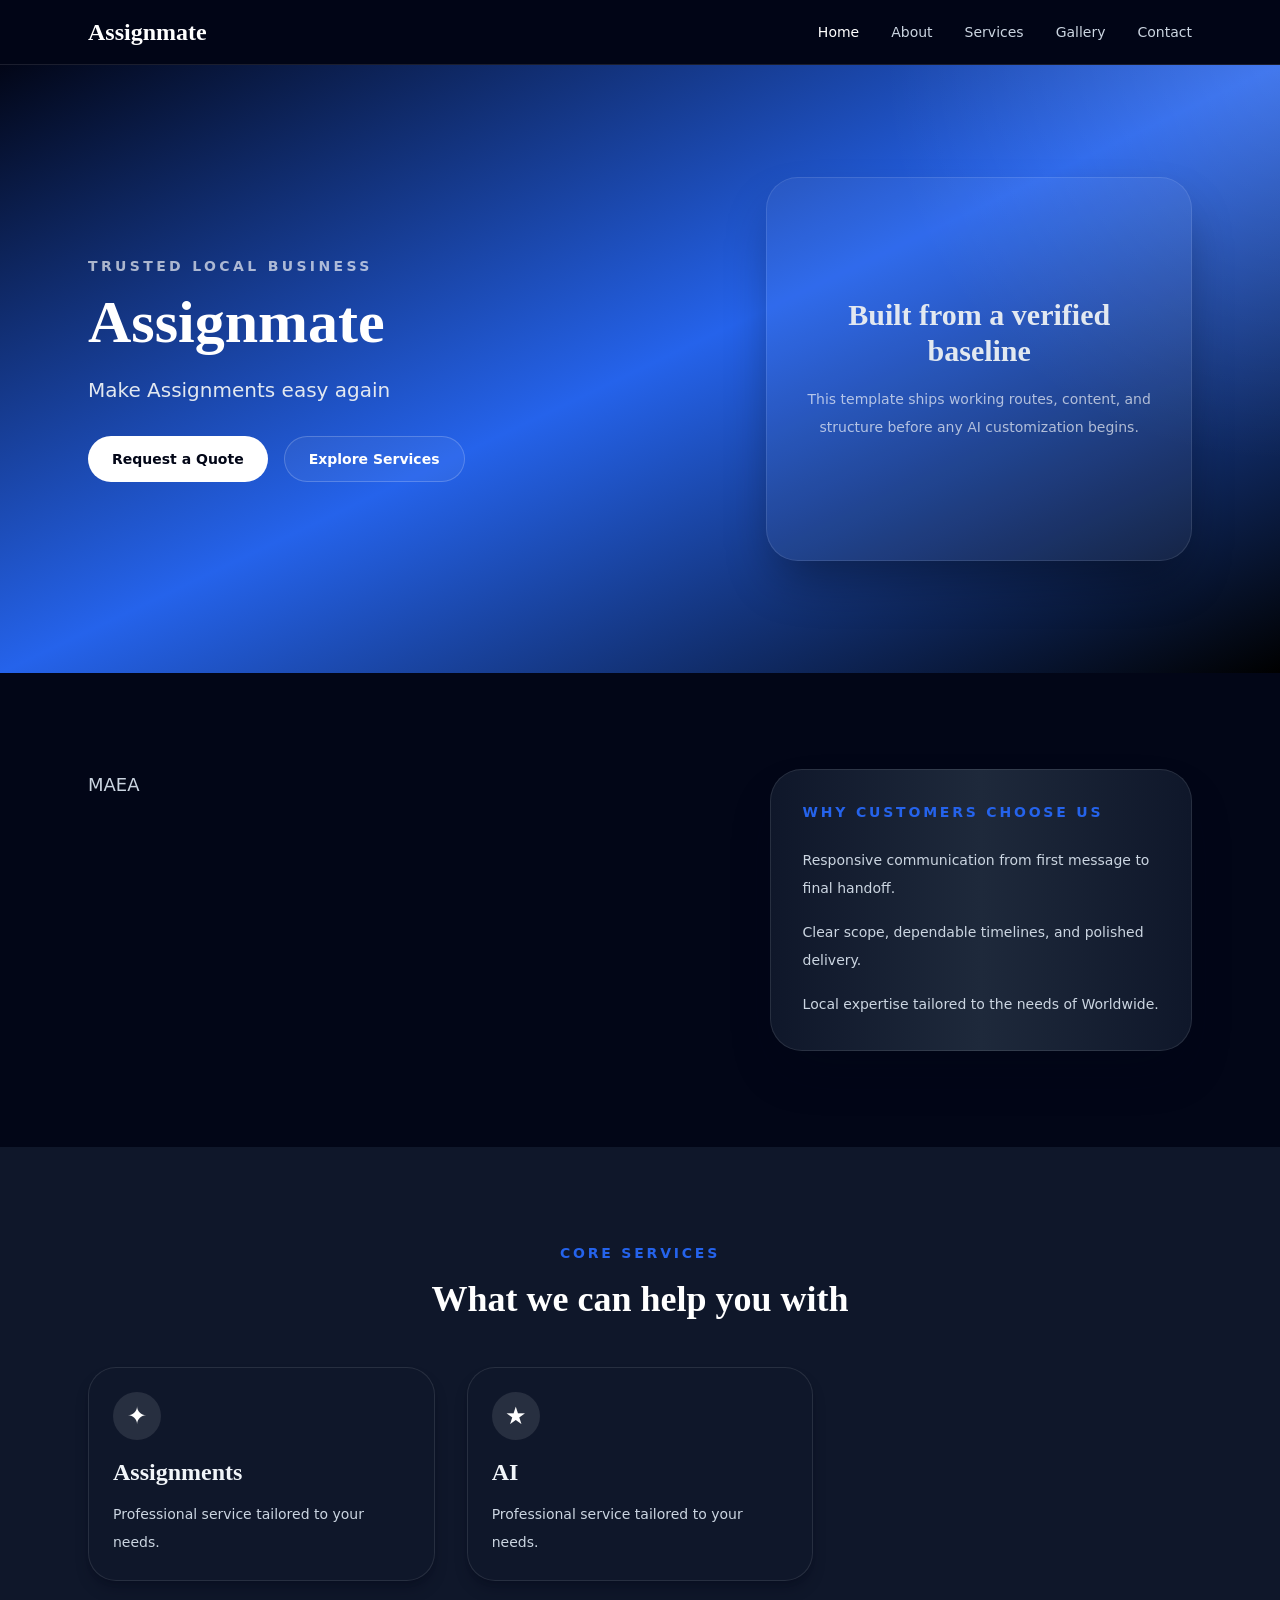
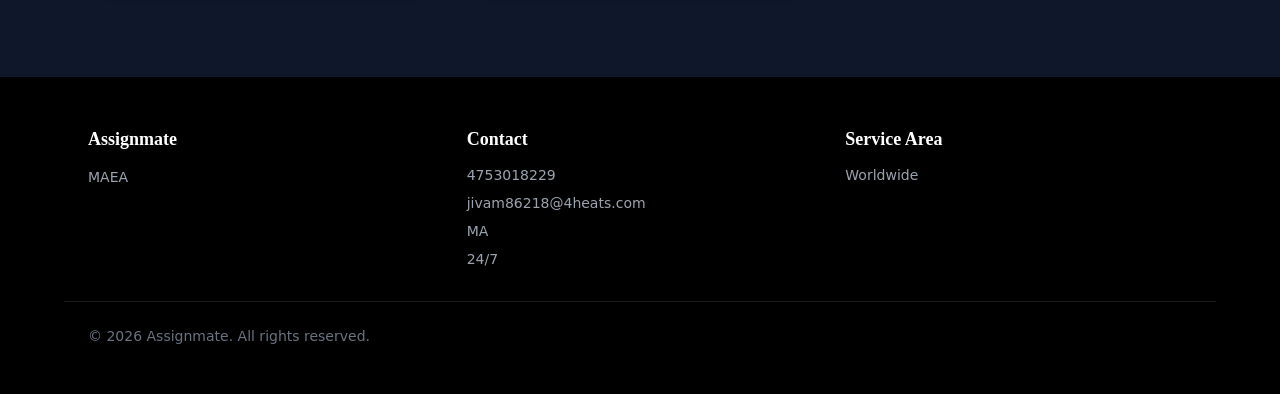
==== commit a047da12: "Deploy site from 5Pages" ====
--- a/index.html
+++ b/index.html
@@ -1,15 +1,5 @@
-<!DOCTYPE html><html lang="en" data-astro-cid-37fxchfa style="--primaryColor: #2563eb;--secondaryColor: #f59e0b;--displayFont: 'Space Grotesk', 'Inter', sans-serif;--bodyFont: 'Inter', system-ui, sans-serif;"> <head><!-- Primary Meta Tags --><meta charset="utf-8"><meta name="viewport" content="width=device-width, initial-scale=1"><title>Assignmate | Education</title><meta name="description" content="MAEA"><meta name="author" content="Assignmate"><meta name="robots" content="index, follow"><link rel="canonical" href="https://example.com/"><link rel="preconnect" href="https://fonts.googleapis.com"><link rel="preconnect" href="https://fonts.gstatic.com" crossorigin><link href="https://fonts.googleapis.com/css2?family=Inter:wght@400;500;600;700;800&family=Playfair+Display:wght@600;700&family=Cormorant+Garamond:wght@500;600;700&family=DM+Serif+Display:ital@0;1&family=Space+Grotesk:wght@500;700&family=Source+Sans+3:wght@400;500;600;700&display=swap" rel="stylesheet"><!-- Security & Anti-Phishing --><meta http-equiv="X-Frame-Options" content="SAMEORIGIN"><meta http-equiv="X-Content-Type-Options" content="nosniff"><meta http-equiv="X-XSS-Protection" content="1; mode=block"><meta name="referrer" content="strict-origin-when-cross-origin"><meta http-equiv="Content-Security-Policy" content="default-src 'self'; script-src 'self' https://unpkg.com https://cdnjs.cloudflare.com; style-src 'self' 'unsafe-inline' https://fonts.googleapis.com; font-src 'self' https://fonts.gstatic.com; img-src 'self' data: https:; connect-src 'self'; frame-src 'self' https://unpkg.com; base-uri 'self'; form-action 'self'; frame-ancestors 'self'; object-src 'none'"><!-- Open Graph / Facebook --><meta property="og:type" content="website"><meta property="og:url" content="https://example.com/"><meta property="og:title" content="Assignmate | Education"><meta property="og:description" content="MAEA"><meta property="og:site_name" content="Assignmate"><meta property="og:locale" content="en_US"><meta property="og:image" content=""><meta property="og:image:width" content="1200"><meta property="og:image:height" content="630"><meta property="og:image:alt" content="Assignmate | Education"><!-- Twitter --><meta name="twitter:card" content="summary_large_image"><meta name="twitter:url" content="https://example.com/"><meta name="twitter:title" content="Assignmate | Education"><meta name="twitter:description" content="MAEA"><meta name="twitter:image" content=""><!-- Additional SEO --><meta name="geo.placename" content="MA"><!-- Structured Data (JSON-LD) --><script type="application/ld+json">{"@context":"https://schema.org","@type":"LocalBusiness","name":"Assignmate","description":"Make Assignments easy again","url":"https://example.com","telephone":"4753018229","email":"jivam86218@4heats.com","address":{"@type":"PostalAddress","streetAddress":"MA","addressLocality":"","addressRegion":"","postalCode":"","addressCountry":"US"},"openingHours":"24/7","sameAs":[]}</script><link rel="stylesheet" href="/_astro/about.DGFoJ0zj.css"></head> <body class="bg-slate-950 text-slate-100" data-astro-cid-37fxchfa style="--primaryColor: #2563eb;--secondaryColor: #f59e0b;--displayFont: 'Space Grotesk', 'Inter', sans-serif;--bodyFont: 'Inter', system-ui, sans-serif;"> <a href="#main-content" class="sr-only focus:not-sr-only focus:absolute focus:left-4 focus:top-4 focus:z-50 focus:rounded focus:bg-white focus:px-4 focus:py-2 focus:text-sm focus:font-semibold focus:text-gray-900 focus:shadow" data-astro-cid-37fxchfa style="--primaryColor: #2563eb;--secondaryColor: #f59e0b;--displayFont: 'Space Grotesk', 'Inter', sans-serif;--bodyFont: 'Inter', system-ui, sans-serif;">
+<!DOCTYPE html><html lang="en" data-astro-cid-37fxchfa style="--primaryColor: #2563eb;--secondaryColor: #f59e0b;--displayFont: 'Space Grotesk', 'Inter', sans-serif;--bodyFont: 'Inter', system-ui, sans-serif;"> <head><!-- Primary Meta Tags --><meta charset="utf-8"><meta name="viewport" content="width=device-width, initial-scale=1"><title>Assignmate | Education</title><meta name="description" content="MAEA"><meta name="author" content="Assignmate"><meta name="robots" content="index, follow"><link rel="canonical" href="https://example.com/"><link rel="preconnect" href="https://fonts.googleapis.com"><link rel="preconnect" href="https://fonts.gstatic.com" crossorigin><link href="https://fonts.googleapis.com/css2?family=Inter:wght@400;500;600;700;800&family=Playfair+Display:wght@600;700&family=Cormorant+Garamond:wght@500;600;700&family=DM+Serif+Display:ital@0;1&family=Space+Grotesk:wght@500;700&family=Source+Sans+3:wght@400;500;600;700&display=swap" rel="stylesheet"><!-- Security & Anti-Phishing --><meta http-equiv="X-Frame-Options" content="SAMEORIGIN"><meta http-equiv="X-Content-Type-Options" content="nosniff"><meta http-equiv="X-XSS-Protection" content="1; mode=block"><meta name="referrer" content="strict-origin-when-cross-origin"><meta http-equiv="Content-Security-Policy" content="default-src 'self'; script-src 'self' https://unpkg.com https://cdnjs.cloudflare.com; style-src 'self' 'unsafe-inline' https://fonts.googleapis.com; font-src 'self' https://fonts.gstatic.com; img-src 'self' data: https:; connect-src 'self'; frame-src 'self' https://unpkg.com; base-uri 'self'; form-action 'self'; frame-ancestors 'self'; object-src 'none'"><!-- Open Graph / Facebook --><meta property="og:type" content="website"><meta property="og:url" content="https://example.com/"><meta property="og:title" content="Assignmate | Education"><meta property="og:description" content="MAEA"><meta property="og:site_name" content="Assignmate"><meta property="og:locale" content="en_US"><meta property="og:image" content=""><meta property="og:image:width" content="1200"><meta property="og:image:height" content="630"><meta property="og:image:alt" content="Assignmate | Education"><!-- Twitter --><meta name="twitter:card" content="summary_large_image"><meta name="twitter:url" content="https://example.com/"><meta name="twitter:title" content="Assignmate | Education"><meta name="twitter:description" content="MAEA"><meta name="twitter:image" content=""><!-- Additional SEO --><meta name="geo.placename" content="MA"><!-- Structured Data (JSON-LD) --><script type="application/ld+json">{"@context":"https://schema.org","@type":"LocalBusiness","name":"Assignmate","description":"Make Assignments easy again","url":"https://example.com","telephone":"4753018229","email":"jivam86218@4heats.com","address":{"@type":"PostalAddress","streetAddress":"MA","addressLocality":"","addressRegion":"","postalCode":"","addressCountry":"US"},"openingHours":"24/7","sameAs":[]}</script><link rel="stylesheet" href="/_astro/about.mOxLDZfI.css"></head> <body class="bg-slate-950 text-slate-100" data-astro-cid-37fxchfa style="--primaryColor: #2563eb;--secondaryColor: #f59e0b;--displayFont: 'Space Grotesk', 'Inter', sans-serif;--bodyFont: 'Inter', system-ui, sans-serif;"> <a href="#main-content" class="sr-only focus:not-sr-only focus:absolute focus:left-4 focus:top-4 focus:z-50 focus:rounded focus:bg-white focus:px-4 focus:py-2 focus:text-sm focus:font-semibold focus:text-gray-900 focus:shadow" data-astro-cid-37fxchfa style="--primaryColor: #2563eb;--secondaryColor: #f59e0b;--displayFont: 'Space Grotesk', 'Inter', sans-serif;--bodyFont: 'Inter', system-ui, sans-serif;">
 Skip to content
-</a> <header class="sticky top-0 z-40 border-b border-gray-200 backdrop-blur bg-slate-950/95 text-white border-white/10" data-astro-cid-37fxchfa style="--primaryColor: #2563eb;--secondaryColor: #f59e0b;--displayFont: 'Space Grotesk', 'Inter', sans-serif;--bodyFont: 'Inter', system-ui, sans-serif;"> <nav class="mx-auto flex max-w-6xl items-center justify-between px-6 py-4" aria-label="Main navigation" data-astro-cid-37fxchfa style="--primaryColor: #2563eb;--secondaryColor: #f59e0b;--displayFont: 'Space Grotesk', 'Inter', sans-serif;--bodyFont: 'Inter', system-ui, sans-serif;"> <a href="/" class="font-heading text-2xl font-bold text-white" data-astro-cid-37fxchfa style="--primaryColor: #2563eb;--secondaryColor: #f59e0b;--displayFont: 'Space Grotesk', 'Inter', sans-serif;--bodyFont: 'Inter', system-ui, sans-serif;">Assignmate</a> <div class="hidden items-center gap-8 md:flex" data-astro-cid-37fxchfa style="--primaryColor: #2563eb;--secondaryColor: #f59e0b;--displayFont: 'Space Grotesk', 'Inter', sans-serif;--bodyFont: 'Inter', system-ui, sans-serif;"> <a href="/" class="text-sm font-medium transition-colors hover:text-primary text-white" data-astro-cid-37fxchfa style="--primaryColor: #2563eb;--secondaryColor: #f59e0b;--displayFont: 'Space Grotesk', 'Inter', sans-serif;--bodyFont: 'Inter', system-ui, sans-serif;"> Home </a><a href="/about" class="text-sm font-medium transition-colors hover:text-primary text-slate-300" data-astro-cid-37fxchfa style="--primaryColor: #2563eb;--secondaryColor: #f59e0b;--displayFont: 'Space Grotesk', 'Inter', sans-serif;--bodyFont: 'Inter', system-ui, sans-serif;"> About </a><a href="/services" class="text-sm font-medium transition-colors hover:text-primary text-slate-300" data-astro-cid-37fxchfa style="--primaryColor: #2563eb;--secondaryColor: #f59e0b;--displayFont: 'Space Grotesk', 'Inter', sans-serif;--bodyFont: 'Inter', system-ui, sans-serif;"> Services </a><a href="/gallery" class="text-sm font-medium transition-colors hover:text-primary text-slate-300" data-astro-cid-37fxchfa style="--primaryColor: #2563eb;--secondaryColor: #f59e0b;--displayFont: 'Space Grotesk', 'Inter', sans-serif;--bodyFont: 'Inter', system-ui, sans-serif;"> Gallery </a><a href="/contact" class="text-sm font-medium transition-colors hover:text-primary text-slate-300" data-astro-cid-37fxchfa style="--primaryColor: #2563eb;--secondaryColor: #f59e0b;--displayFont: 'Space Grotesk', 'Inter', sans-serif;--bodyFont: 'Inter', system-ui, sans-serif;"> Contact </a> </div> <details class="relative md:hidden" data-astro-cid-37fxchfa style="--primaryColor: #2563eb;--secondaryColor: #f59e0b;--displayFont: 'Space Grotesk', 'Inter', sans-serif;--bodyFont: 'Inter', system-ui, sans-serif;"> <summary class="list-none cursor-pointer rounded p-2 text-gray-700 focus:outline-none focus:ring-2 focus:ring-primary focus:ring-offset-2" aria-label="Open mobile navigation" data-astro-cid-37fxchfa style="--primaryColor: #2563eb;--secondaryColor: #f59e0b;--displayFont: 'Space Grotesk', 'Inter', sans-serif;--bodyFont: 'Inter', system-ui, sans-serif;"> <svg class="h-6 w-6" fill="none" stroke="currentColor" viewBox="0 0 24 24" aria-hidden="true" data-astro-cid-37fxchfa style="--primaryColor: #2563eb;--secondaryColor: #f59e0b;--displayFont: 'Space Grotesk', 'Inter', sans-serif;--bodyFont: 'Inter', system-ui, sans-serif;"> <path stroke-linecap="round" stroke-linejoin="round" stroke-width="2" d="M4 6h16M4 12h16M4 18h16" data-astro-cid-37fxchfa style="--primaryColor: #2563eb;--secondaryColor: #f59e0b;--displayFont: 'Space Grotesk', 'Inter', sans-serif;--bodyFont: 'Inter', system-ui, sans-serif;"></path> </svg> </summary> <div class="absolute right-0 mt-3 min-w-48 rounded-xl border p-3 shadow-lg border-white/10 bg-slate-900" data-astro-cid-37fxchfa style="--primaryColor: #2563eb;--secondaryColor: #f59e0b;--displayFont: 'Space Grotesk', 'Inter', sans-serif;--bodyFont: 'Inter', system-ui, sans-serif;"> <a href="/" class="block rounded-lg px-3 py-2 text-sm font-medium transition-colors hover:bg-gray-50 hover:text-primary bg-white/10 text-white" data-astro-cid-37fxchfa style="--primaryColor: #2563eb;--secondaryColor: #f59e0b;--displayFont: 'Space Grotesk', 'Inter', sans-serif;--bodyFont: 'Inter', system-ui, sans-serif;"> Home </a><a href="/about" class="block rounded-lg px-3 py-2 text-sm font-medium transition-colors hover:bg-gray-50 hover:text-primary text-slate-300 hover:bg-white/5" data-astro-cid-37fxchfa style="--primaryColor: #2563eb;--secondaryColor: #f59e0b;--displayFont: 'Space Grotesk', 'Inter', sans-serif;--bodyFont: 'Inter', system-ui, sans-serif;"> About </a><a href="/services" class="block rounded-lg px-3 py-2 text-sm font-medium transition-colors hover:bg-gray-50 hover:text-primary text-slate-300 hover:bg-white/5" data-astro-cid-37fxchfa style="--primaryColor: #2563eb;--secondaryColor: #f59e0b;--displayFont: 'Space Grotesk', 'Inter', sans-serif;--bodyFont: 'Inter', system-ui, sans-serif;"> Services </a><a href="/gallery" class="block rounded-lg px-3 py-2 text-sm font-medium transition-colors hover:bg-gray-50 hover:text-primary text-slate-300 hover:bg-white/5" data-astro-cid-37fxchfa style="--primaryColor: #2563eb;--secondaryColor: #f59e0b;--displayFont: 'Space Grotesk', 'Inter', sans-serif;--bodyFont: 'Inter', system-ui, sans-serif;"> Gallery </a><a href="/contact" class="block rounded-lg px-3 py-2 text-sm font-medium transition-colors hover:bg-gray-50 hover:text-primary text-slate-300 hover:bg-white/5" data-astro-cid-37fxchfa style="--primaryColor: #2563eb;--secondaryColor: #f59e0b;--displayFont: 'Space Grotesk', 'Inter', sans-serif;--bodyFont: 'Inter', system-ui, sans-serif;"> Contact </a> </div> </details> </nav> </header> <main id="main-content" data-astro-cid-37fxchfa style="--primaryColor: #2563eb;--secondaryColor: #f59e0b;--displayFont: 'Space Grotesk', 'Inter', sans-serif;--bodyFont: 'Inter', system-ui, sans-serif;">  <section class="relative overflow-hidden py-20 md:py-32 lg:py-40 bg-gradient-to-br from-slate-950 via-primary to-black text-white"> <div class="absolute inset-0 bg-[radial-gradient(circle_at_top_right,_rgba(255,255,255,0.14),_transparent_28%)]"></div> <div class="absolute inset-0 opacity-30"> <svg class="h-full w-full" preserveAspectRatio="none"> <defs> <pattern id="grid" width="60" height="60" patternUnits="userSpaceOnUse"> <path d="M 60 0 L 0 0 0 60" fill="none" stroke="rgba(255,255,255,0.05)" stroke-width="1"></path> </pattern> </defs> <rect width="100%" height="100%" fill="url(#grid)"></rect> </svg> </div> <div class="relative mx-auto max-w-6xl px-6"> <div class="mx-auto max-w-4xl text-center"> <span class="inline-block text-sm font-semibold uppercase tracking-[0.25em] mb-6 text-white/65"> Make Assignments easy again </span> <h1 class="font-heading text-5xl font-bold leading-[1.1] md:text-6xl lg:text-7xl text-white"> Assignmate </h1> <p class="mx-auto mt-6 max-w-2xl text-lg md:text-xl text-slate-200"> Make Assignments easy again </p> <div class="mt-10 flex flex-col gap-4 sm:flex-row sm:justify-center"> <a href="/contact" class="inline-flex items-center justify-center rounded-full px-8 py-4 text-base font-semibold transition-all hover:scale-105 rounded-full bg-white text-slate-950">
-Get Started
-</a> <a href="/services" class="inline-flex items-center justify-center rounded-full px-8 py-4 text-base font-semibold transition-all hover:scale-105 rounded-full border border-white/20 bg-white/5 text-white">
-View Services
-</a> </div> </div>  </div> </section> <section class="py-16 md:py-24"> <div class="mx-auto max-w-6xl px-6"> <div class="grid gap-12 lg:grid-cols-[1.2fr_0.8fr]"> <div class="prose max-w-none text-lg leading-8 text-slate-300"> <p>MAEA</p> </div> <aside class="rounded-[2rem] border border-white/10 bg-slate-900 p-8 shadow-2xl shadow-slate-950/30 bg-gradient-to-r from-slate-900 via-slate-800 to-slate-900"> <p class="text-sm font-semibold uppercase tracking-[0.2em] text-primary">Why customers choose us</p> <ul class="mt-6 space-y-4 text-sm leading-7 text-slate-300"> <li>Responsive communication from first message to final handoff.</li> <li>Clear scope, dependable timelines, and polished delivery.</li> <li>Serving clients across Worldwide.</li> </ul> </aside> </div> </div> </section> <section class="bg-slate-900 py-16 md:py-24"> <div class="mx-auto max-w-6xl px-6"> <div class="mx-auto mb-16 max-w-2xl text-center"> <p class="text-sm font-semibold uppercase tracking-[0.2em] text-primary">Core services</p> <h2 class="mt-4 font-heading text-4xl font-bold md:text-5xl text-white">What we can help you with</h2> </div> <div class="grid gap-8 md:grid-cols-2 xl:grid-cols-3"> <article class="group relative flex flex-col rounded-[1.75rem] border border-white/10 bg-slate-900 p-8 transition-all hover:-translate-y-1 hover:shadow-xl hover:shadow-primary/10 rounded-[1.75rem] border border-white/10 bg-slate-900 p-6 shadow-lg shadow-slate-950/30 transition-transform hover:-translate-y-1 hover:shadow-xl"> <div class="mb-6 inline-flex h-14 w-14 items-center justify-center rounded-2xl bg-primary/20 text-primary"> <svg class="w-8 h-8" fill="none" stroke="currentColor" viewBox="0 0 24 24"><path stroke-linecap="round" stroke-linejoin="round" stroke-width="1.5" d="M9 12h6m-6 4h6m2 5H7a2 2 0 01-2-2V5a2 2 0 012-2h5.586a1 1 0 01.707.293l5.414 5.414a1 1 0 01.293.707V19a2 2 0 01-2 2z"/></svg> </div> <h3 class="font-heading text-xl font-bold text-slate-100"> Assignments </h3> <p class="mt-3 text-sm leading-relaxed text-slate-300"> Professional service tailored to your needs. </p> <a href="/services" class="mt-6 inline-flex items-center text-sm font-semibold text-primary transition-colors group-hover:text-white">
-Learn more
-<svg class="ml-2 h-4 w-4 transition-transform group-hover:translate-x-1" fill="none" stroke="currentColor" viewBox="0 0 24 24"> <path stroke-linecap="round" stroke-linejoin="round" stroke-width="2" d="M9 5l7 7-7 7"></path> </svg> </a> </article><article class="group relative flex flex-col rounded-[1.75rem] border border-white/10 bg-slate-900 p-8 transition-all hover:-translate-y-1 hover:shadow-xl hover:shadow-primary/10 rounded-[1.75rem] border border-white/10 bg-slate-900 p-6 shadow-lg shadow-slate-950/30 transition-transform hover:-translate-y-1 hover:shadow-xl"> <div class="mb-6 inline-flex h-14 w-14 items-center justify-center rounded-2xl bg-primary/20 text-primary"> <svg class="w-8 h-8" fill="none" stroke="currentColor" viewBox="0 0 24 24"><path stroke-linecap="round" stroke-linejoin="round" stroke-width="1.5" d="M13 10V3L4 14h7v7l9-11h-7z"/></svg> </div> <h3 class="font-heading text-xl font-bold text-slate-100"> AI </h3> <p class="mt-3 text-sm leading-relaxed text-slate-300"> Professional service tailored to your needs. </p> <a href="/services" class="mt-6 inline-flex items-center text-sm font-semibold text-primary transition-colors group-hover:text-white">
-Learn more
-<svg class="ml-2 h-4 w-4 transition-transform group-hover:translate-x-1" fill="none" stroke="currentColor" viewBox="0 0 24 24"> <path stroke-linecap="round" stroke-linejoin="round" stroke-width="2" d="M9 5l7 7-7 7"></path> </svg> </a> </article> </div> </div> </section> <section class="relative overflow-hidden py-20 md:py-28"> <div class="absolute inset-0 bg-gradient-to-r from-primary/20 via-transparent to-secondary/20"></div> <div class="relative mx-auto max-w-4xl px-6 text-center"> <h2 class="font-heading text-3xl font-bold md:text-4xl text-white">Ready to get started?</h2> <p class="mt-4 text-lg text-slate-300">Let's discuss how we can help with your project.</p> <a href="/contact" class="mt-10 inline-flex items-center justify-center rounded-full bg-primary px-8 py-4 text-base font-semibold text-white transition-all hover:scale-105 hover:shadow-lg hover:shadow-primary/30 rounded-full bg-white text-slate-950">
-Get in Touch
-</a> </div> </section>  </main> <footer class="bg-black text-slate-300 py-12" data-astro-cid-37fxchfa style="--primaryColor: #2563eb;--secondaryColor: #f59e0b;--displayFont: 'Space Grotesk', 'Inter', sans-serif;--bodyFont: 'Inter', system-ui, sans-serif;"> <div class="mx-auto grid max-w-6xl gap-8 px-6 md:grid-cols-3" data-astro-cid-37fxchfa style="--primaryColor: #2563eb;--secondaryColor: #f59e0b;--displayFont: 'Space Grotesk', 'Inter', sans-serif;--bodyFont: 'Inter', system-ui, sans-serif;"> <div data-astro-cid-37fxchfa style="--primaryColor: #2563eb;--secondaryColor: #f59e0b;--displayFont: 'Space Grotesk', 'Inter', sans-serif;--bodyFont: 'Inter', system-ui, sans-serif;"> <h2 class="font-heading text-lg font-semibold text-white" data-astro-cid-37fxchfa style="--primaryColor: #2563eb;--secondaryColor: #f59e0b;--displayFont: 'Space Grotesk', 'Inter', sans-serif;--bodyFont: 'Inter', system-ui, sans-serif;">Assignmate</h2> <p class="mt-3 text-sm leading-6 text-gray-400" data-astro-cid-37fxchfa style="--primaryColor: #2563eb;--secondaryColor: #f59e0b;--displayFont: 'Space Grotesk', 'Inter', sans-serif;--bodyFont: 'Inter', system-ui, sans-serif;">MAEA</p> </div> <div data-astro-cid-37fxchfa style="--primaryColor: #2563eb;--secondaryColor: #f59e0b;--displayFont: 'Space Grotesk', 'Inter', sans-serif;--bodyFont: 'Inter', system-ui, sans-serif;"> <h2 class="font-heading text-lg font-semibold text-white" data-astro-cid-37fxchfa style="--primaryColor: #2563eb;--secondaryColor: #f59e0b;--displayFont: 'Space Grotesk', 'Inter', sans-serif;--bodyFont: 'Inter', system-ui, sans-serif;">Contact</h2> <div class="mt-3 space-y-2 text-sm text-gray-400" data-astro-cid-37fxchfa style="--primaryColor: #2563eb;--secondaryColor: #f59e0b;--displayFont: 'Space Grotesk', 'Inter', sans-serif;--bodyFont: 'Inter', system-ui, sans-serif;"> <p data-astro-cid-37fxchfa style="--primaryColor: #2563eb;--secondaryColor: #f59e0b;--displayFont: 'Space Grotesk', 'Inter', sans-serif;--bodyFont: 'Inter', system-ui, sans-serif;">4753018229</p> <p data-astro-cid-37fxchfa style="--primaryColor: #2563eb;--secondaryColor: #f59e0b;--displayFont: 'Space Grotesk', 'Inter', sans-serif;--bodyFont: 'Inter', system-ui, sans-serif;">jivam86218@4heats.com</p> <p data-astro-cid-37fxchfa style="--primaryColor: #2563eb;--secondaryColor: #f59e0b;--displayFont: 'Space Grotesk', 'Inter', sans-serif;--bodyFont: 'Inter', system-ui, sans-serif;">MA</p> <p data-astro-cid-37fxchfa style="--primaryColor: #2563eb;--secondaryColor: #f59e0b;--displayFont: 'Space Grotesk', 'Inter', sans-serif;--bodyFont: 'Inter', system-ui, sans-serif;">24/7</p> </div> </div> <div data-astro-cid-37fxchfa style="--primaryColor: #2563eb;--secondaryColor: #f59e0b;--displayFont: 'Space Grotesk', 'Inter', sans-serif;--bodyFont: 'Inter', system-ui, sans-serif;"> <h2 class="font-heading text-lg font-semibold text-white" data-astro-cid-37fxchfa style="--primaryColor: #2563eb;--secondaryColor: #f59e0b;--displayFont: 'Space Grotesk', 'Inter', sans-serif;--bodyFont: 'Inter', system-ui, sans-serif;">Service Area</h2> <p class="mt-3 text-sm text-gray-400" data-astro-cid-37fxchfa style="--primaryColor: #2563eb;--secondaryColor: #f59e0b;--displayFont: 'Space Grotesk', 'Inter', sans-serif;--bodyFont: 'Inter', system-ui, sans-serif;">Worldwide</p> <div class="mt-4 flex flex-wrap gap-3" data-astro-cid-37fxchfa style="--primaryColor: #2563eb;--secondaryColor: #f59e0b;--displayFont: 'Space Grotesk', 'Inter', sans-serif;--bodyFont: 'Inter', system-ui, sans-serif;">  </div> </div> </div> <div class="mx-auto mt-8 max-w-6xl border-t border-white/10 px-6 pt-6 text-sm text-gray-500" data-astro-cid-37fxchfa style="--primaryColor: #2563eb;--secondaryColor: #f59e0b;--displayFont: 'Space Grotesk', 'Inter', sans-serif;--bodyFont: 'Inter', system-ui, sans-serif;">
+</a> <header class="sticky top-0 z-40 border-b border-gray-200 backdrop-blur bg-slate-950/95 text-white border-white/10" data-astro-cid-37fxchfa style="--primaryColor: #2563eb;--secondaryColor: #f59e0b;--displayFont: 'Space Grotesk', 'Inter', sans-serif;--bodyFont: 'Inter', system-ui, sans-serif;"> <nav class="mx-auto flex max-w-6xl items-center justify-between px-6 py-4" aria-label="Main navigation" data-astro-cid-37fxchfa style="--primaryColor: #2563eb;--secondaryColor: #f59e0b;--displayFont: 'Space Grotesk', 'Inter', sans-serif;--bodyFont: 'Inter', system-ui, sans-serif;"> <a href="/" class="font-heading text-2xl font-bold text-white" data-astro-cid-37fxchfa style="--primaryColor: #2563eb;--secondaryColor: #f59e0b;--displayFont: 'Space Grotesk', 'Inter', sans-serif;--bodyFont: 'Inter', system-ui, sans-serif;">Assignmate</a> <div class="hidden items-center gap-8 md:flex" data-astro-cid-37fxchfa style="--primaryColor: #2563eb;--secondaryColor: #f59e0b;--displayFont: 'Space Grotesk', 'Inter', sans-serif;--bodyFont: 'Inter', system-ui, sans-serif;"> <a href="/" class="text-sm font-medium transition-colors hover:text-primary text-white" data-astro-cid-37fxchfa style="--primaryColor: #2563eb;--secondaryColor: #f59e0b;--displayFont: 'Space Grotesk', 'Inter', sans-serif;--bodyFont: 'Inter', system-ui, sans-serif;"> Home </a><a href="/about" class="text-sm font-medium transition-colors hover:text-primary text-slate-300" data-astro-cid-37fxchfa style="--primaryColor: #2563eb;--secondaryColor: #f59e0b;--displayFont: 'Space Grotesk', 'Inter', sans-serif;--bodyFont: 'Inter', system-ui, sans-serif;"> About </a><a href="/services" class="text-sm font-medium transition-colors hover:text-primary text-slate-300" data-astro-cid-37fxchfa style="--primaryColor: #2563eb;--secondaryColor: #f59e0b;--displayFont: 'Space Grotesk', 'Inter', sans-serif;--bodyFont: 'Inter', system-ui, sans-serif;"> Services </a><a href="/gallery" class="text-sm font-medium transition-colors hover:text-primary text-slate-300" data-astro-cid-37fxchfa style="--primaryColor: #2563eb;--secondaryColor: #f59e0b;--displayFont: 'Space Grotesk', 'Inter', sans-serif;--bodyFont: 'Inter', system-ui, sans-serif;"> Gallery </a><a href="/contact" class="text-sm font-medium transition-colors hover:text-primary text-slate-300" data-astro-cid-37fxchfa style="--primaryColor: #2563eb;--secondaryColor: #f59e0b;--displayFont: 'Space Grotesk', 'Inter', sans-serif;--bodyFont: 'Inter', system-ui, sans-serif;"> Contact </a> </div> <details class="relative md:hidden" data-astro-cid-37fxchfa style="--primaryColor: #2563eb;--secondaryColor: #f59e0b;--displayFont: 'Space Grotesk', 'Inter', sans-serif;--bodyFont: 'Inter', system-ui, sans-serif;"> <summary class="list-none cursor-pointer rounded p-2 text-gray-700 focus:outline-none focus:ring-2 focus:ring-primary focus:ring-offset-2" aria-label="Open mobile navigation" data-astro-cid-37fxchfa style="--primaryColor: #2563eb;--secondaryColor: #f59e0b;--displayFont: 'Space Grotesk', 'Inter', sans-serif;--bodyFont: 'Inter', system-ui, sans-serif;"> <svg class="h-6 w-6" fill="none" stroke="currentColor" viewBox="0 0 24 24" aria-hidden="true" data-astro-cid-37fxchfa style="--primaryColor: #2563eb;--secondaryColor: #f59e0b;--displayFont: 'Space Grotesk', 'Inter', sans-serif;--bodyFont: 'Inter', system-ui, sans-serif;"> <path stroke-linecap="round" stroke-linejoin="round" stroke-width="2" d="M4 6h16M4 12h16M4 18h16" data-astro-cid-37fxchfa style="--primaryColor: #2563eb;--secondaryColor: #f59e0b;--displayFont: 'Space Grotesk', 'Inter', sans-serif;--bodyFont: 'Inter', system-ui, sans-serif;"></path> </svg> </summary> <div class="absolute right-0 mt-3 min-w-48 rounded-xl border p-3 shadow-lg border-white/10 bg-slate-900" data-astro-cid-37fxchfa style="--primaryColor: #2563eb;--secondaryColor: #f59e0b;--displayFont: 'Space Grotesk', 'Inter', sans-serif;--bodyFont: 'Inter', system-ui, sans-serif;"> <a href="/" class="block rounded-lg px-3 py-2 text-sm font-medium transition-colors hover:bg-gray-50 hover:text-primary bg-white/10 text-white" data-astro-cid-37fxchfa style="--primaryColor: #2563eb;--secondaryColor: #f59e0b;--displayFont: 'Space Grotesk', 'Inter', sans-serif;--bodyFont: 'Inter', system-ui, sans-serif;"> Home </a><a href="/about" class="block rounded-lg px-3 py-2 text-sm font-medium transition-colors hover:bg-gray-50 hover:text-primary text-slate-300 hover:bg-white/5" data-astro-cid-37fxchfa style="--primaryColor: #2563eb;--secondaryColor: #f59e0b;--displayFont: 'Space Grotesk', 'Inter', sans-serif;--bodyFont: 'Inter', system-ui, sans-serif;"> About </a><a href="/services" class="block rounded-lg px-3 py-2 text-sm font-medium transition-colors hover:bg-gray-50 hover:text-primary text-slate-300 hover:bg-white/5" data-astro-cid-37fxchfa style="--primaryColor: #2563eb;--secondaryColor: #f59e0b;--displayFont: 'Space Grotesk', 'Inter', sans-serif;--bodyFont: 'Inter', system-ui, sans-serif;"> Services </a><a href="/gallery" class="block rounded-lg px-3 py-2 text-sm font-medium transition-colors hover:bg-gray-50 hover:text-primary text-slate-300 hover:bg-white/5" data-astro-cid-37fxchfa style="--primaryColor: #2563eb;--secondaryColor: #f59e0b;--displayFont: 'Space Grotesk', 'Inter', sans-serif;--bodyFont: 'Inter', system-ui, sans-serif;"> Gallery </a><a href="/contact" class="block rounded-lg px-3 py-2 text-sm font-medium transition-colors hover:bg-gray-50 hover:text-primary text-slate-300 hover:bg-white/5" data-astro-cid-37fxchfa style="--primaryColor: #2563eb;--secondaryColor: #f59e0b;--displayFont: 'Space Grotesk', 'Inter', sans-serif;--bodyFont: 'Inter', system-ui, sans-serif;"> Contact </a> </div> </details> </nav> </header> <main id="main-content" data-astro-cid-37fxchfa style="--primaryColor: #2563eb;--secondaryColor: #f59e0b;--displayFont: 'Space Grotesk', 'Inter', sans-serif;--bodyFont: 'Inter', system-ui, sans-serif;">  <section class="relative overflow-hidden py-20 md:py-28 bg-gradient-to-br from-slate-950 via-primary to-black text-white"> <div class="absolute inset-0 bg-[radial-gradient(circle_at_top_right,_rgba(255,255,255,0.14),_transparent_28%)]"></div> <div class="relative mx-auto max-w-6xl px-6"> <div class="grid items-center gap-10 lg:grid-cols-[1.2fr_0.8fr]"> <div> <p class="mb-4 text-sm font-semibold uppercase tracking-[0.24em] text-white/65">Trusted local business</p> <h1 class="font-heading text-4xl font-bold leading-tight md:text-5xl lg:text-6xl">Assignmate</h1> <p class="mt-6 max-w-2xl text-lg leading-8 md:text-xl text-slate-200">Make Assignments easy again</p> <div class="mt-8 flex flex-wrap gap-4"> <a href="/contact" class="btn-primary hover:opacity-100 rounded-full bg-white text-slate-950">Request a Quote</a> <a href="/services" class="btn-secondary rounded-full border border-white/20 bg-white/5 text-white">Explore Services</a> </div> </div> <div> <div class="flex min-h-[24rem] items-center justify-center text-center rounded-[2rem] border border-white/10 bg-white/5 p-10 text-slate-200 shadow-2xl shadow-black/40"> <div> <p class="font-heading text-3xl font-semibold">Built from a verified baseline</p> <p class="mt-4 text-sm leading-7 text-white/65">This template ships working routes, content, and structure before any AI customization begins.</p> </div> </div> </div> </div> </div> </section> <section class="py-16 md:py-24"> <div class="mx-auto max-w-6xl px-6"> <div class="grid gap-12 lg:grid-cols-[1.2fr_0.8fr]"> <div class="prose max-w-none text-lg leading-8 text-slate-300"> <p>MAEA</p> </div> <aside class="rounded-[2rem] border border-white/10 bg-slate-900 p-8 shadow-2xl shadow-slate-950/30 bg-gradient-to-r from-slate-900 via-slate-800 to-slate-900"> <p class="text-sm font-semibold uppercase tracking-[0.2em] text-primary">Why customers choose us</p> <ul class="mt-6 space-y-4 text-sm leading-7 text-slate-300"> <li>Responsive communication from first message to final handoff.</li> <li>Clear scope, dependable timelines, and polished delivery.</li> <li>Local expertise tailored to the needs of Worldwide.</li> </ul> </aside> </div> </div> </section> <section class="bg-slate-900 py-16 md:py-24"> <div class="mx-auto max-w-6xl px-6"> <div class="mx-auto max-w-2xl text-center"> <p class="text-sm font-semibold uppercase tracking-[0.2em] text-primary">Core services</p> <h2 class="mt-4 font-heading text-4xl font-bold text-white">What we can help you with</h2> </div> <div class="mt-12 grid gap-8 md:grid-cols-2 xl:grid-cols-3"> <article class="rounded-[1.75rem] border border-white/10 bg-slate-900 p-6 shadow-lg shadow-slate-950/30 transition-transform hover:-translate-y-1 hover:shadow-xl"> <div class="mb-4 flex h-12 w-12 items-center justify-center rounded-full text-2xl bg-white/10 text-white">&#10022;</div> <h3 class="font-heading text-2xl font-semibold text-slate-100">Assignments</h3> <p class="mt-3 text-sm leading-7 text-slate-300">Professional service tailored to your needs.</p> </article><article class="rounded-[1.75rem] border border-white/10 bg-slate-900 p-6 shadow-lg shadow-slate-950/30 transition-transform hover:-translate-y-1 hover:shadow-xl"> <div class="mb-4 flex h-12 w-12 items-center justify-center rounded-full text-2xl bg-white/10 text-white">&#9733;</div> <h3 class="font-heading text-2xl font-semibold text-slate-100">AI</h3> <p class="mt-3 text-sm leading-7 text-slate-300">Professional service tailored to your needs.</p> </article> </div> </div> </section>  </main> <footer class="bg-black text-slate-300 py-12" data-astro-cid-37fxchfa style="--primaryColor: #2563eb;--secondaryColor: #f59e0b;--displayFont: 'Space Grotesk', 'Inter', sans-serif;--bodyFont: 'Inter', system-ui, sans-serif;"> <div class="mx-auto grid max-w-6xl gap-8 px-6 md:grid-cols-3" data-astro-cid-37fxchfa style="--primaryColor: #2563eb;--secondaryColor: #f59e0b;--displayFont: 'Space Grotesk', 'Inter', sans-serif;--bodyFont: 'Inter', system-ui, sans-serif;"> <div data-astro-cid-37fxchfa style="--primaryColor: #2563eb;--secondaryColor: #f59e0b;--displayFont: 'Space Grotesk', 'Inter', sans-serif;--bodyFont: 'Inter', system-ui, sans-serif;"> <h2 class="font-heading text-lg font-semibold text-white" data-astro-cid-37fxchfa style="--primaryColor: #2563eb;--secondaryColor: #f59e0b;--displayFont: 'Space Grotesk', 'Inter', sans-serif;--bodyFont: 'Inter', system-ui, sans-serif;">Assignmate</h2> <p class="mt-3 text-sm leading-6 text-gray-400" data-astro-cid-37fxchfa style="--primaryColor: #2563eb;--secondaryColor: #f59e0b;--displayFont: 'Space Grotesk', 'Inter', sans-serif;--bodyFont: 'Inter', system-ui, sans-serif;">MAEA</p> </div> <div data-astro-cid-37fxchfa style="--primaryColor: #2563eb;--secondaryColor: #f59e0b;--displayFont: 'Space Grotesk', 'Inter', sans-serif;--bodyFont: 'Inter', system-ui, sans-serif;"> <h2 class="font-heading text-lg font-semibold text-white" data-astro-cid-37fxchfa style="--primaryColor: #2563eb;--secondaryColor: #f59e0b;--displayFont: 'Space Grotesk', 'Inter', sans-serif;--bodyFont: 'Inter', system-ui, sans-serif;">Contact</h2> <div class="mt-3 space-y-2 text-sm text-gray-400" data-astro-cid-37fxchfa style="--primaryColor: #2563eb;--secondaryColor: #f59e0b;--displayFont: 'Space Grotesk', 'Inter', sans-serif;--bodyFont: 'Inter', system-ui, sans-serif;"> <p data-astro-cid-37fxchfa style="--primaryColor: #2563eb;--secondaryColor: #f59e0b;--displayFont: 'Space Grotesk', 'Inter', sans-serif;--bodyFont: 'Inter', system-ui, sans-serif;">4753018229</p> <p data-astro-cid-37fxchfa style="--primaryColor: #2563eb;--secondaryColor: #f59e0b;--displayFont: 'Space Grotesk', 'Inter', sans-serif;--bodyFont: 'Inter', system-ui, sans-serif;">jivam86218@4heats.com</p> <p data-astro-cid-37fxchfa style="--primaryColor: #2563eb;--secondaryColor: #f59e0b;--displayFont: 'Space Grotesk', 'Inter', sans-serif;--bodyFont: 'Inter', system-ui, sans-serif;">MA</p> <p data-astro-cid-37fxchfa style="--primaryColor: #2563eb;--secondaryColor: #f59e0b;--displayFont: 'Space Grotesk', 'Inter', sans-serif;--bodyFont: 'Inter', system-ui, sans-serif;">24/7</p> </div> </div> <div data-astro-cid-37fxchfa style="--primaryColor: #2563eb;--secondaryColor: #f59e0b;--displayFont: 'Space Grotesk', 'Inter', sans-serif;--bodyFont: 'Inter', system-ui, sans-serif;"> <h2 class="font-heading text-lg font-semibold text-white" data-astro-cid-37fxchfa style="--primaryColor: #2563eb;--secondaryColor: #f59e0b;--displayFont: 'Space Grotesk', 'Inter', sans-serif;--bodyFont: 'Inter', system-ui, sans-serif;">Service Area</h2> <p class="mt-3 text-sm text-gray-400" data-astro-cid-37fxchfa style="--primaryColor: #2563eb;--secondaryColor: #f59e0b;--displayFont: 'Space Grotesk', 'Inter', sans-serif;--bodyFont: 'Inter', system-ui, sans-serif;">Worldwide</p> <div class="mt-4 flex flex-wrap gap-3" data-astro-cid-37fxchfa style="--primaryColor: #2563eb;--secondaryColor: #f59e0b;--displayFont: 'Space Grotesk', 'Inter', sans-serif;--bodyFont: 'Inter', system-ui, sans-serif;">  </div> </div> </div> <div class="mx-auto mt-8 max-w-6xl border-t border-white/10 px-6 pt-6 text-sm text-gray-500" data-astro-cid-37fxchfa style="--primaryColor: #2563eb;--secondaryColor: #f59e0b;--displayFont: 'Space Grotesk', 'Inter', sans-serif;--bodyFont: 'Inter', system-ui, sans-serif;">
 &copy; 2026 Assignmate. All rights reserved.
 </div> </footer> </body></html>
--- a/_astro/about.mOxLDZfI.css
+++ b/_astro/about.mOxLDZfI.css
@@ -0,0 +1 @@
+*,:before,:after{--tw-border-spacing-x: 0;--tw-border-spacing-y: 0;--tw-translate-x: 0;--tw-translate-y: 0;--tw-rotate: 0;--tw-skew-x: 0;--tw-skew-y: 0;--tw-scale-x: 1;--tw-scale-y: 1;--tw-pan-x: ;--tw-pan-y: ;--tw-pinch-zoom: ;--tw-scroll-snap-strictness: proximity;--tw-gradient-from-position: ;--tw-gradient-via-position: ;--tw-gradient-to-position: ;--tw-ordinal: ;--tw-slashed-zero: ;--tw-numeric-figure: ;--tw-numeric-spacing: ;--tw-numeric-fraction: ;--tw-ring-inset: ;--tw-ring-offset-width: 0px;--tw-ring-offset-color: #fff;--tw-ring-color: rgb(59 130 246 / .5);--tw-ring-offset-shadow: 0 0 #0000;--tw-ring-shadow: 0 0 #0000;--tw-shadow: 0 0 #0000;--tw-shadow-colored: 0 0 #0000;--tw-blur: ;--tw-brightness: ;--tw-contrast: ;--tw-grayscale: ;--tw-hue-rotate: ;--tw-invert: ;--tw-saturate: ;--tw-sepia: ;--tw-drop-shadow: ;--tw-backdrop-blur: ;--tw-backdrop-brightness: ;--tw-backdrop-contrast: ;--tw-backdrop-grayscale: ;--tw-backdrop-hue-rotate: ;--tw-backdrop-invert: ;--tw-backdrop-opacity: ;--tw-backdrop-saturate: ;--tw-backdrop-sepia: ;--tw-contain-size: ;--tw-contain-layout: ;--tw-contain-paint: ;--tw-contain-style: }::backdrop{--tw-border-spacing-x: 0;--tw-border-spacing-y: 0;--tw-translate-x: 0;--tw-translate-y: 0;--tw-rotate: 0;--tw-skew-x: 0;--tw-skew-y: 0;--tw-scale-x: 1;--tw-scale-y: 1;--tw-pan-x: ;--tw-pan-y: ;--tw-pinch-zoom: ;--tw-scroll-snap-strictness: proximity;--tw-gradient-from-position: ;--tw-gradient-via-position: ;--tw-gradient-to-position: ;--tw-ordinal: ;--tw-slashed-zero: ;--tw-numeric-figure: ;--tw-numeric-spacing: ;--tw-numeric-fraction: ;--tw-ring-inset: ;--tw-ring-offset-width: 0px;--tw-ring-offset-color: #fff;--tw-ring-color: rgb(59 130 246 / .5);--tw-ring-offset-shadow: 0 0 #0000;--tw-ring-shadow: 0 0 #0000;--tw-shadow: 0 0 #0000;--tw-shadow-colored: 0 0 #0000;--tw-blur: ;--tw-brightness: ;--tw-contrast: ;--tw-grayscale: ;--tw-hue-rotate: ;--tw-invert: ;--tw-saturate: ;--tw-sepia: ;--tw-drop-shadow: ;--tw-backdrop-blur: ;--tw-backdrop-brightness: ;--tw-backdrop-contrast: ;--tw-backdrop-grayscale: ;--tw-backdrop-hue-rotate: ;--tw-backdrop-invert: ;--tw-backdrop-opacity: ;--tw-backdrop-saturate: ;--tw-backdrop-sepia: ;--tw-contain-size: ;--tw-contain-layout: ;--tw-contain-paint: ;--tw-contain-style: }*,:before,:after{box-sizing:border-box;border-width:0;border-style:solid;border-color:#e5e7eb}:before,:after{--tw-content: ""}html,:host{line-height:1.5;-webkit-text-size-adjust:100%;-moz-tab-size:4;-o-tab-size:4;tab-size:4;font-family:ui-sans-serif,system-ui,sans-serif,"Apple Color Emoji","Segoe UI Emoji",Segoe UI Symbol,"Noto Color Emoji";font-feature-settings:normal;font-variation-settings:normal;-webkit-tap-highlight-color:transparent}body{margin:0;line-height:inherit}hr{height:0;color:inherit;border-top-width:1px}abbr:where([title]){-webkit-text-decoration:underline dotted;text-decoration:underline dotted}h1,h2,h3,h4,h5,h6{font-size:inherit;font-weight:inherit}a{color:inherit;text-decoration:inherit}b,strong{font-weight:bolder}code,kbd,samp,pre{font-family:ui-monospace,SFMono-Regular,Menlo,Monaco,Consolas,Liberation Mono,Courier New,monospace;font-feature-settings:normal;font-variation-settings:normal;font-size:1em}small{font-size:80%}sub,sup{font-size:75%;line-height:0;position:relative;vertical-align:baseline}sub{bottom:-.25em}sup{top:-.5em}table{text-indent:0;border-color:inherit;border-collapse:collapse}button,input,optgroup,select,textarea{font-family:inherit;font-feature-settings:inherit;font-variation-settings:inherit;font-size:100%;font-weight:inherit;line-height:inherit;letter-spacing:inherit;color:inherit;margin:0;padding:0}button,select{text-transform:none}button,input:where([type=button]),input:where([type=reset]),input:where([type=submit]){-webkit-appearance:button;background-color:transparent;background-image:none}:-moz-focusring{outline:auto}:-moz-ui-invalid{box-shadow:none}progress{vertical-align:baseline}::-webkit-inner-spin-button,::-webkit-outer-spin-button{height:auto}[type=search]{-webkit-appearance:textfield;outline-offset:-2px}::-webkit-search-decoration{-webkit-appearance:none}::-webkit-file-upload-button{-webkit-appearance:button;font:inherit}summary{display:list-item}blockquote,dl,dd,h1,h2,h3,h4,h5,h6,hr,figure,p,pre{margin:0}fieldset{margin:0;padding:0}legend{padding:0}ol,ul,menu{list-style:none;margin:0;padding:0}dialog{padding:0}textarea{resize:vertical}input::-moz-placeholder,textarea::-moz-placeholder{opacity:1;color:#9ca3af}input::placeholder,textarea::placeholder{opacity:1;color:#9ca3af}button,[role=button]{cursor:pointer}:disabled{cursor:default}img,svg,video,canvas,audio,iframe,embed,object{display:block;vertical-align:middle}img,video{max-width:100%;height:auto}[hidden]:where(:not([hidden=until-found])){display:none}html{scroll-behavior:smooth}body{--tw-bg-opacity: 1;background-color:rgb(255 255 255 / var(--tw-bg-opacity, 1));--tw-text-opacity: 1;color:rgb(17 24 39 / var(--tw-text-opacity, 1));-webkit-font-smoothing:antialiased;-moz-osx-font-smoothing:grayscale;font-family:var(--font-body)}h1,h2,h3,h4{font-family:var(--font-display)}.btn-primary{display:inline-flex;align-items:center;justify-content:center;border-radius:.5rem;background-color:var(--color-primary, #2563eb);padding:.75rem 1.5rem;font-size:.875rem;line-height:1.25rem;font-weight:600;--tw-text-opacity: 1;color:rgb(255 255 255 / var(--tw-text-opacity, 1));transition-property:opacity;transition-timing-function:cubic-bezier(.4,0,.2,1);transition-duration:.15s}.btn-primary:hover{opacity:.9}.btn-primary:focus{outline:2px solid transparent;outline-offset:2px;--tw-ring-offset-shadow: var(--tw-ring-inset) 0 0 0 var(--tw-ring-offset-width) var(--tw-ring-offset-color);--tw-ring-shadow: var(--tw-ring-inset) 0 0 0 calc(2px + var(--tw-ring-offset-width)) var(--tw-ring-color);box-shadow:var(--tw-ring-offset-shadow),var(--tw-ring-shadow),var(--tw-shadow, 0 0 #0000);--tw-ring-color: var(--color-primary, #2563eb);--tw-ring-offset-width: 2px}.btn-secondary{display:inline-flex;align-items:center;justify-content:center;border-radius:.5rem;border-width:1px;--tw-border-opacity: 1;border-color:rgb(209 213 219 / var(--tw-border-opacity, 1));--tw-bg-opacity: 1;background-color:rgb(255 255 255 / var(--tw-bg-opacity, 1));padding:.75rem 1.5rem;font-size:.875rem;line-height:1.25rem;font-weight:600;--tw-text-opacity: 1;color:rgb(55 65 81 / var(--tw-text-opacity, 1));transition-property:color,background-color,border-color,text-decoration-color,fill,stroke;transition-timing-function:cubic-bezier(.4,0,.2,1);transition-duration:.15s}.btn-secondary:hover{--tw-bg-opacity: 1;background-color:rgb(249 250 251 / var(--tw-bg-opacity, 1))}.btn-secondary:focus{outline:2px solid transparent;outline-offset:2px;--tw-ring-offset-shadow: var(--tw-ring-inset) 0 0 0 var(--tw-ring-offset-width) var(--tw-ring-offset-color);--tw-ring-shadow: var(--tw-ring-inset) 0 0 0 calc(2px + var(--tw-ring-offset-width)) var(--tw-ring-color);box-shadow:var(--tw-ring-offset-shadow),var(--tw-ring-shadow),var(--tw-shadow, 0 0 #0000);--tw-ring-color: var(--color-primary, #2563eb);--tw-ring-offset-width: 2px}.sr-only{position:absolute;width:1px;height:1px;padding:0;margin:-1px;overflow:hidden;clip:rect(0,0,0,0);white-space:nowrap;border-width:0}.absolute{position:absolute}.relative{position:relative}.sticky{position:sticky}.inset-0{inset:0}.left-\[-9999px\]{left:-9999px}.right-0{right:0}.top-0{top:0}.z-40{z-index:40}.mx-auto{margin-left:auto;margin-right:auto}.mb-12{margin-bottom:3rem}.mb-4{margin-bottom:1rem}.mt-10{margin-top:2.5rem}.mt-12{margin-top:3rem}.mt-2{margin-top:.5rem}.mt-3{margin-top:.75rem}.mt-4{margin-top:1rem}.mt-5{margin-top:1.25rem}.mt-6{margin-top:1.5rem}.mt-8{margin-top:2rem}.block{display:block}.flex{display:flex}.inline-flex{display:inline-flex}.grid{display:grid}.hidden{display:none}.h-12{height:3rem}.h-5{height:1.25rem}.h-6{height:1.5rem}.h-72{height:18rem}.max-h-\[28rem\]{max-height:28rem}.min-h-\[24rem\]{min-height:24rem}.w-12{width:3rem}.w-5{width:1.25rem}.w-6{width:1.5rem}.w-full{width:100%}.min-w-48{min-width:12rem}.max-w-2xl{max-width:42rem}.max-w-4xl{max-width:56rem}.max-w-5xl{max-width:64rem}.max-w-6xl{max-width:72rem}.max-w-none{max-width:none}.shrink-0{flex-shrink:0}.rotate-\[0\.2deg\]{--tw-rotate: .2deg;transform:translate(var(--tw-translate-x),var(--tw-translate-y)) rotate(var(--tw-rotate)) skew(var(--tw-skew-x)) skewY(var(--tw-skew-y)) scaleX(var(--tw-scale-x)) scaleY(var(--tw-scale-y))}.cursor-pointer{cursor:pointer}.resize-y{resize:vertical}.list-none{list-style-type:none}.grid-cols-1{grid-template-columns:repeat(1,minmax(0,1fr))}.flex-col{flex-direction:column}.flex-wrap{flex-wrap:wrap}.items-start{align-items:flex-start}.items-center{align-items:center}.justify-center{justify-content:center}.justify-between{justify-content:space-between}.gap-1{gap:.25rem}.gap-10{gap:2.5rem}.gap-12{gap:3rem}.gap-3{gap:.75rem}.gap-4{gap:1rem}.gap-6{gap:1.5rem}.gap-8{gap:2rem}.space-y-2>:not([hidden])~:not([hidden]){--tw-space-y-reverse: 0;margin-top:calc(.5rem * calc(1 - var(--tw-space-y-reverse)));margin-bottom:calc(.5rem * var(--tw-space-y-reverse))}.space-y-4>:not([hidden])~:not([hidden]){--tw-space-y-reverse: 0;margin-top:calc(1rem * calc(1 - var(--tw-space-y-reverse)));margin-bottom:calc(1rem * var(--tw-space-y-reverse))}.overflow-hidden{overflow:hidden}.rounded{border-radius:.25rem}.rounded-2xl{border-radius:1rem}.rounded-3xl{border-radius:1.5rem}.rounded-\[1\.75rem\]{border-radius:1.75rem}.rounded-\[2rem\]{border-radius:2rem}.rounded-full{border-radius:9999px}.rounded-lg{border-radius:.5rem}.rounded-xl{border-radius:.75rem}.border{border-width:1px}.border-b{border-bottom-width:1px}.border-t{border-top-width:1px}.border-dashed{border-style:dashed}.border-gray-200{--tw-border-opacity: 1;border-color:rgb(229 231 235 / var(--tw-border-opacity, 1))}.border-gray-300{--tw-border-opacity: 1;border-color:rgb(209 213 219 / var(--tw-border-opacity, 1))}.border-white\/10{border-color:#ffffff1a}.border-white\/15{border-color:#ffffff26}.border-white\/20{border-color:#fff3}.border-white\/30{border-color:#ffffff4d}.bg-black{--tw-bg-opacity: 1;background-color:rgb(0 0 0 / var(--tw-bg-opacity, 1))}.bg-gray-50{--tw-bg-opacity: 1;background-color:rgb(249 250 251 / var(--tw-bg-opacity, 1))}.bg-gray-950{--tw-bg-opacity: 1;background-color:rgb(3 7 18 / var(--tw-bg-opacity, 1))}.bg-primary{background-color:var(--color-primary, #2563eb)}.bg-slate-900{--tw-bg-opacity: 1;background-color:rgb(15 23 42 / var(--tw-bg-opacity, 1))}.bg-slate-950{--tw-bg-opacity: 1;background-color:rgb(2 6 23 / var(--tw-bg-opacity, 1))}.bg-slate-950\/40{background-color:#02061766}.bg-slate-950\/95{background-color:#020617f2}.bg-white{--tw-bg-opacity: 1;background-color:rgb(255 255 255 / var(--tw-bg-opacity, 1))}.bg-white\/10{background-color:#ffffff1a}.bg-white\/5{background-color:#ffffff0d}.bg-white\/95{background-color:#fffffff2}.bg-\[radial-gradient\(circle_at_top_right\,_rgba\(255\,255\,255\,0\.14\)\,_transparent_28\%\)\]{background-image:radial-gradient(circle at top right,rgba(255,255,255,.14),transparent 28%)}.bg-\[radial-gradient\(circle_at_top_right\,_rgba\(255\,255\,255\,0\.15\)\,_transparent_40\%\)\]{background-image:radial-gradient(circle at top right,rgba(255,255,255,.15),transparent 40%)}.bg-\[radial-gradient\(circle_at_top_right\,_rgba\(255\,255\,255\,0\.18\)\,_transparent_32\%\)\]{background-image:radial-gradient(circle at top right,rgba(255,255,255,.18),transparent 32%)}.bg-gradient-to-br{background-image:linear-gradient(to bottom right,var(--tw-gradient-stops))}.bg-gradient-to-r{background-image:linear-gradient(to right,var(--tw-gradient-stops))}.from-primary{--tw-gradient-from: var(--color-primary, #2563eb) var(--tw-gradient-from-position);--tw-gradient-to: rgb(255 255 255 / 0) var(--tw-gradient-to-position);--tw-gradient-stops: var(--tw-gradient-from), var(--tw-gradient-to)}.from-slate-900{--tw-gradient-from: #0f172a var(--tw-gradient-from-position);--tw-gradient-to: rgb(15 23 42 / 0) var(--tw-gradient-to-position);--tw-gradient-stops: var(--tw-gradient-from), var(--tw-gradient-to)}.from-slate-950{--tw-gradient-from: #020617 var(--tw-gradient-from-position);--tw-gradient-to: rgb(2 6 23 / 0) var(--tw-gradient-to-position);--tw-gradient-stops: var(--tw-gradient-from), var(--tw-gradient-to)}.from-white\/5{--tw-gradient-from: rgb(255 255 255 / .05) var(--tw-gradient-from-position);--tw-gradient-to: rgb(255 255 255 / 0) var(--tw-gradient-to-position);--tw-gradient-stops: var(--tw-gradient-from), var(--tw-gradient-to)}.via-primary{--tw-gradient-to: rgb(255 255 255 / 0) var(--tw-gradient-to-position);--tw-gradient-stops: var(--tw-gradient-from), var(--color-primary, #2563eb) var(--tw-gradient-via-position), var(--tw-gradient-to)}.via-slate-800{--tw-gradient-to: rgb(30 41 59 / 0) var(--tw-gradient-to-position);--tw-gradient-stops: var(--tw-gradient-from), #1e293b var(--tw-gradient-via-position), var(--tw-gradient-to)}.via-slate-900{--tw-gradient-to: rgb(15 23 42 / 0) var(--tw-gradient-to-position);--tw-gradient-stops: var(--tw-gradient-from), #0f172a var(--tw-gradient-via-position), var(--tw-gradient-to)}.via-white{--tw-gradient-to: rgb(255 255 255 / 0) var(--tw-gradient-to-position);--tw-gradient-stops: var(--tw-gradient-from), #fff var(--tw-gradient-via-position), var(--tw-gradient-to)}.to-black{--tw-gradient-to: #000 var(--tw-gradient-to-position)}.to-blue-600{--tw-gradient-to: #2563eb var(--tw-gradient-to-position)}.to-slate-900{--tw-gradient-to: #0f172a var(--tw-gradient-to-position)}.object-cover{-o-object-fit:cover;object-fit:cover}.p-10{padding:2.5rem}.p-2{padding:.5rem}.p-3{padding:.75rem}.p-6{padding:1.5rem}.p-8{padding:2rem}.px-10{padding-left:2.5rem;padding-right:2.5rem}.px-3{padding-left:.75rem;padding-right:.75rem}.px-4{padding-left:1rem;padding-right:1rem}.px-6{padding-left:1.5rem;padding-right:1.5rem}.py-12{padding-top:3rem;padding-bottom:3rem}.py-16{padding-top:4rem;padding-bottom:4rem}.py-2{padding-top:.5rem;padding-bottom:.5rem}.py-20{padding-top:5rem;padding-bottom:5rem}.py-3{padding-top:.75rem;padding-bottom:.75rem}.py-4{padding-top:1rem;padding-bottom:1rem}.pt-6{padding-top:1.5rem}.text-center{text-align:center}.font-heading{font-family:Playfair Display,Georgia,serif}.text-2xl{font-size:1.5rem;line-height:2rem}.text-3xl{font-size:1.875rem;line-height:2.25rem}.text-4xl{font-size:2.25rem;line-height:2.5rem}.text-5xl{font-size:3rem;line-height:1}.text-lg{font-size:1.125rem;line-height:1.75rem}.text-sm{font-size:.875rem;line-height:1.25rem}.text-xl{font-size:1.25rem;line-height:1.75rem}.font-bold{font-weight:700}.font-medium{font-weight:500}.font-semibold{font-weight:600}.uppercase{text-transform:uppercase}.leading-6{line-height:1.5rem}.leading-7{line-height:1.75rem}.leading-8{line-height:2rem}.leading-tight{line-height:1.25}.tracking-\[0\.24em\]{letter-spacing:.24em}.tracking-\[0\.2em\]{letter-spacing:.2em}.text-blue-50{--tw-text-opacity: 1;color:rgb(239 246 255 / var(--tw-text-opacity, 1))}.text-gray-300{--tw-text-opacity: 1;color:rgb(209 213 219 / var(--tw-text-opacity, 1))}.text-gray-400{--tw-text-opacity: 1;color:rgb(156 163 175 / var(--tw-text-opacity, 1))}.text-gray-500{--tw-text-opacity: 1;color:rgb(107 114 128 / var(--tw-text-opacity, 1))}.text-gray-600{--tw-text-opacity: 1;color:rgb(75 85 99 / var(--tw-text-opacity, 1))}.text-gray-700{--tw-text-opacity: 1;color:rgb(55 65 81 / var(--tw-text-opacity, 1))}.text-gray-900{--tw-text-opacity: 1;color:rgb(17 24 39 / var(--tw-text-opacity, 1))}.text-primary{color:var(--color-primary, #2563eb)}.text-slate-100{--tw-text-opacity: 1;color:rgb(241 245 249 / var(--tw-text-opacity, 1))}.text-slate-200{--tw-text-opacity: 1;color:rgb(226 232 240 / var(--tw-text-opacity, 1))}.text-slate-300{--tw-text-opacity: 1;color:rgb(203 213 225 / var(--tw-text-opacity, 1))}.text-slate-400{--tw-text-opacity: 1;color:rgb(148 163 184 / var(--tw-text-opacity, 1))}.text-slate-900{--tw-text-opacity: 1;color:rgb(15 23 42 / var(--tw-text-opacity, 1))}.text-slate-950{--tw-text-opacity: 1;color:rgb(2 6 23 / var(--tw-text-opacity, 1))}.text-white{--tw-text-opacity: 1;color:rgb(255 255 255 / var(--tw-text-opacity, 1))}.text-white\/65{color:#ffffffa6}.text-white\/70{color:#ffffffb3}.text-white\/80{color:#fffc}.text-white\/90{color:#ffffffe6}.underline-offset-4{text-underline-offset:4px}.shadow-2xl{--tw-shadow: 0 25px 50px -12px rgb(0 0 0 / .25);--tw-shadow-colored: 0 25px 50px -12px var(--tw-shadow-color);box-shadow:var(--tw-ring-offset-shadow, 0 0 #0000),var(--tw-ring-shadow, 0 0 #0000),var(--tw-shadow)}.shadow-lg{--tw-shadow: 0 10px 15px -3px rgb(0 0 0 / .1), 0 4px 6px -4px rgb(0 0 0 / .1);--tw-shadow-colored: 0 10px 15px -3px var(--tw-shadow-color), 0 4px 6px -4px var(--tw-shadow-color);box-shadow:var(--tw-ring-offset-shadow, 0 0 #0000),var(--tw-ring-shadow, 0 0 #0000),var(--tw-shadow)}.shadow-sm{--tw-shadow: 0 1px 2px 0 rgb(0 0 0 / .05);--tw-shadow-colored: 0 1px 2px 0 var(--tw-shadow-color);box-shadow:var(--tw-ring-offset-shadow, 0 0 #0000),var(--tw-ring-shadow, 0 0 #0000),var(--tw-shadow)}.shadow-xl{--tw-shadow: 0 20px 25px -5px rgb(0 0 0 / .1), 0 8px 10px -6px rgb(0 0 0 / .1);--tw-shadow-colored: 0 20px 25px -5px var(--tw-shadow-color), 0 8px 10px -6px var(--tw-shadow-color);box-shadow:var(--tw-ring-offset-shadow, 0 0 #0000),var(--tw-ring-shadow, 0 0 #0000),var(--tw-shadow)}.shadow-black\/30{--tw-shadow-color: rgb(0 0 0 / .3);--tw-shadow: var(--tw-shadow-colored)}.shadow-black\/40{--tw-shadow-color: rgb(0 0 0 / .4);--tw-shadow: var(--tw-shadow-colored)}.shadow-slate-950\/20{--tw-shadow-color: rgb(2 6 23 / .2);--tw-shadow: var(--tw-shadow-colored)}.shadow-slate-950\/30{--tw-shadow-color: rgb(2 6 23 / .3);--tw-shadow: var(--tw-shadow-colored)}.outline-none{outline:2px solid transparent;outline-offset:2px}.filter{filter:var(--tw-blur) var(--tw-brightness) var(--tw-contrast) var(--tw-grayscale) var(--tw-hue-rotate) var(--tw-invert) var(--tw-saturate) var(--tw-sepia) var(--tw-drop-shadow)}.backdrop-blur{--tw-backdrop-blur: blur(8px);backdrop-filter:var(--tw-backdrop-blur) var(--tw-backdrop-brightness) var(--tw-backdrop-contrast) var(--tw-backdrop-grayscale) var(--tw-backdrop-hue-rotate) var(--tw-backdrop-invert) var(--tw-backdrop-opacity) var(--tw-backdrop-saturate) var(--tw-backdrop-sepia)}.transition-all{transition-property:all;transition-timing-function:cubic-bezier(.4,0,.2,1);transition-duration:.15s}.transition-colors{transition-property:color,background-color,border-color,text-decoration-color,fill,stroke;transition-timing-function:cubic-bezier(.4,0,.2,1);transition-duration:.15s}.transition-opacity{transition-property:opacity;transition-timing-function:cubic-bezier(.4,0,.2,1);transition-duration:.15s}.transition-transform{transition-property:transform;transition-timing-function:cubic-bezier(.4,0,.2,1);transition-duration:.15s}:root{--color-primary: #2563eb;--color-secondary: #f59e0b;--font-display: "Playfair Display", Georgia, serif;--font-body: "Inter", system-ui, sans-serif}@media (prefers-reduced-motion: no-preference){html{scroll-behavior:smooth}}.placeholder\:text-gray-400::-moz-placeholder{--tw-text-opacity: 1;color:rgb(156 163 175 / var(--tw-text-opacity, 1))}.placeholder\:text-gray-400::placeholder{--tw-text-opacity: 1;color:rgb(156 163 175 / var(--tw-text-opacity, 1))}.placeholder\:text-slate-500::-moz-placeholder{--tw-text-opacity: 1;color:rgb(100 116 139 / var(--tw-text-opacity, 1))}.placeholder\:text-slate-500::placeholder{--tw-text-opacity: 1;color:rgb(100 116 139 / var(--tw-text-opacity, 1))}.hover\:-translate-y-1:hover{--tw-translate-y: -.25rem;transform:translate(var(--tw-translate-x),var(--tw-translate-y)) rotate(var(--tw-rotate)) skew(var(--tw-skew-x)) skewY(var(--tw-skew-y)) scaleX(var(--tw-scale-x)) scaleY(var(--tw-scale-y))}.hover\:scale-105:hover{--tw-scale-x: 1.05;--tw-scale-y: 1.05;transform:translate(var(--tw-translate-x),var(--tw-translate-y)) rotate(var(--tw-rotate)) skew(var(--tw-skew-x)) skewY(var(--tw-skew-y)) scaleX(var(--tw-scale-x)) scaleY(var(--tw-scale-y))}.hover\:bg-gray-50:hover{--tw-bg-opacity: 1;background-color:rgb(249 250 251 / var(--tw-bg-opacity, 1))}.hover\:bg-white\/20:hover{background-color:#fff3}.hover\:bg-white\/5:hover{background-color:#ffffff0d}.hover\:text-primary:hover{color:var(--color-primary, #2563eb)}.hover\:text-white:hover{--tw-text-opacity: 1;color:rgb(255 255 255 / var(--tw-text-opacity, 1))}.hover\:underline:hover{text-decoration-line:underline}.hover\:opacity-100:hover{opacity:1}.hover\:opacity-90:hover{opacity:.9}.hover\:shadow-2xl:hover{--tw-shadow: 0 25px 50px -12px rgb(0 0 0 / .25);--tw-shadow-colored: 0 25px 50px -12px var(--tw-shadow-color);box-shadow:var(--tw-ring-offset-shadow, 0 0 #0000),var(--tw-ring-shadow, 0 0 #0000),var(--tw-shadow)}.hover\:shadow-lg:hover{--tw-shadow: 0 10px 15px -3px rgb(0 0 0 / .1), 0 4px 6px -4px rgb(0 0 0 / .1);--tw-shadow-colored: 0 10px 15px -3px var(--tw-shadow-color), 0 4px 6px -4px var(--tw-shadow-color);box-shadow:var(--tw-ring-offset-shadow, 0 0 #0000),var(--tw-ring-shadow, 0 0 #0000),var(--tw-shadow)}.hover\:shadow-xl:hover{--tw-shadow: 0 20px 25px -5px rgb(0 0 0 / .1), 0 8px 10px -6px rgb(0 0 0 / .1);--tw-shadow-colored: 0 20px 25px -5px var(--tw-shadow-color), 0 8px 10px -6px var(--tw-shadow-color);box-shadow:var(--tw-ring-offset-shadow, 0 0 #0000),var(--tw-ring-shadow, 0 0 #0000),var(--tw-shadow)}.focus\:not-sr-only:focus{position:static;width:auto;height:auto;padding:0;margin:0;overflow:visible;clip:auto;white-space:normal}.focus\:absolute:focus{position:absolute}.focus\:left-4:focus{left:1rem}.focus\:top-4:focus{top:1rem}.focus\:z-50:focus{z-index:50}.focus\:rounded:focus{border-radius:.25rem}.focus\:border-primary:focus{border-color:var(--color-primary, #2563eb)}.focus\:bg-white:focus{--tw-bg-opacity: 1;background-color:rgb(255 255 255 / var(--tw-bg-opacity, 1))}.focus\:px-4:focus{padding-left:1rem;padding-right:1rem}.focus\:py-2:focus{padding-top:.5rem;padding-bottom:.5rem}.focus\:text-sm:focus{font-size:.875rem;line-height:1.25rem}.focus\:font-semibold:focus{font-weight:600}.focus\:text-gray-900:focus{--tw-text-opacity: 1;color:rgb(17 24 39 / var(--tw-text-opacity, 1))}.focus\:shadow:focus{--tw-shadow: 0 1px 3px 0 rgb(0 0 0 / .1), 0 1px 2px -1px rgb(0 0 0 / .1);--tw-shadow-colored: 0 1px 3px 0 var(--tw-shadow-color), 0 1px 2px -1px var(--tw-shadow-color);box-shadow:var(--tw-ring-offset-shadow, 0 0 #0000),var(--tw-ring-shadow, 0 0 #0000),var(--tw-shadow)}.focus\:outline-none:focus{outline:2px solid transparent;outline-offset:2px}.focus\:ring-2:focus{--tw-ring-offset-shadow: var(--tw-ring-inset) 0 0 0 var(--tw-ring-offset-width) var(--tw-ring-offset-color);--tw-ring-shadow: var(--tw-ring-inset) 0 0 0 calc(2px + var(--tw-ring-offset-width)) var(--tw-ring-color);box-shadow:var(--tw-ring-offset-shadow),var(--tw-ring-shadow),var(--tw-shadow, 0 0 #0000)}.focus\:ring-primary:focus{--tw-ring-color: var(--color-primary, #2563eb)}.focus\:ring-offset-2:focus{--tw-ring-offset-width: 2px}@media (min-width: 640px){.sm\:grid-cols-2{grid-template-columns:repeat(2,minmax(0,1fr))}}@media (min-width: 768px){.md\:flex{display:flex}.md\:hidden{display:none}.md\:grid-cols-2{grid-template-columns:repeat(2,minmax(0,1fr))}.md\:grid-cols-3{grid-template-columns:repeat(3,minmax(0,1fr))}.md\:py-24{padding-top:6rem;padding-bottom:6rem}.md\:py-28{padding-top:7rem;padding-bottom:7rem}.md\:text-4xl{font-size:2.25rem;line-height:2.5rem}.md\:text-5xl{font-size:3rem;line-height:1}.md\:text-6xl{font-size:3.75rem;line-height:1}.md\:text-xl{font-size:1.25rem;line-height:1.75rem}}@media (min-width: 1024px){.lg\:grid-cols-3{grid-template-columns:repeat(3,minmax(0,1fr))}.lg\:grid-cols-\[0\.95fr_1\.05fr\]{grid-template-columns:.95fr 1.05fr}.lg\:grid-cols-\[1\.2fr_0\.8fr\]{grid-template-columns:1.2fr .8fr}.lg\:text-6xl{font-size:3.75rem;line-height:1}}@media (min-width: 1280px){.xl\:grid-cols-3{grid-template-columns:repeat(3,minmax(0,1fr))}}:root{--color-primary: var(--primaryColor);--color-secondary: var(--secondaryColor);--font-display: var(--displayFont);--font-body: var(--bodyFont)}
